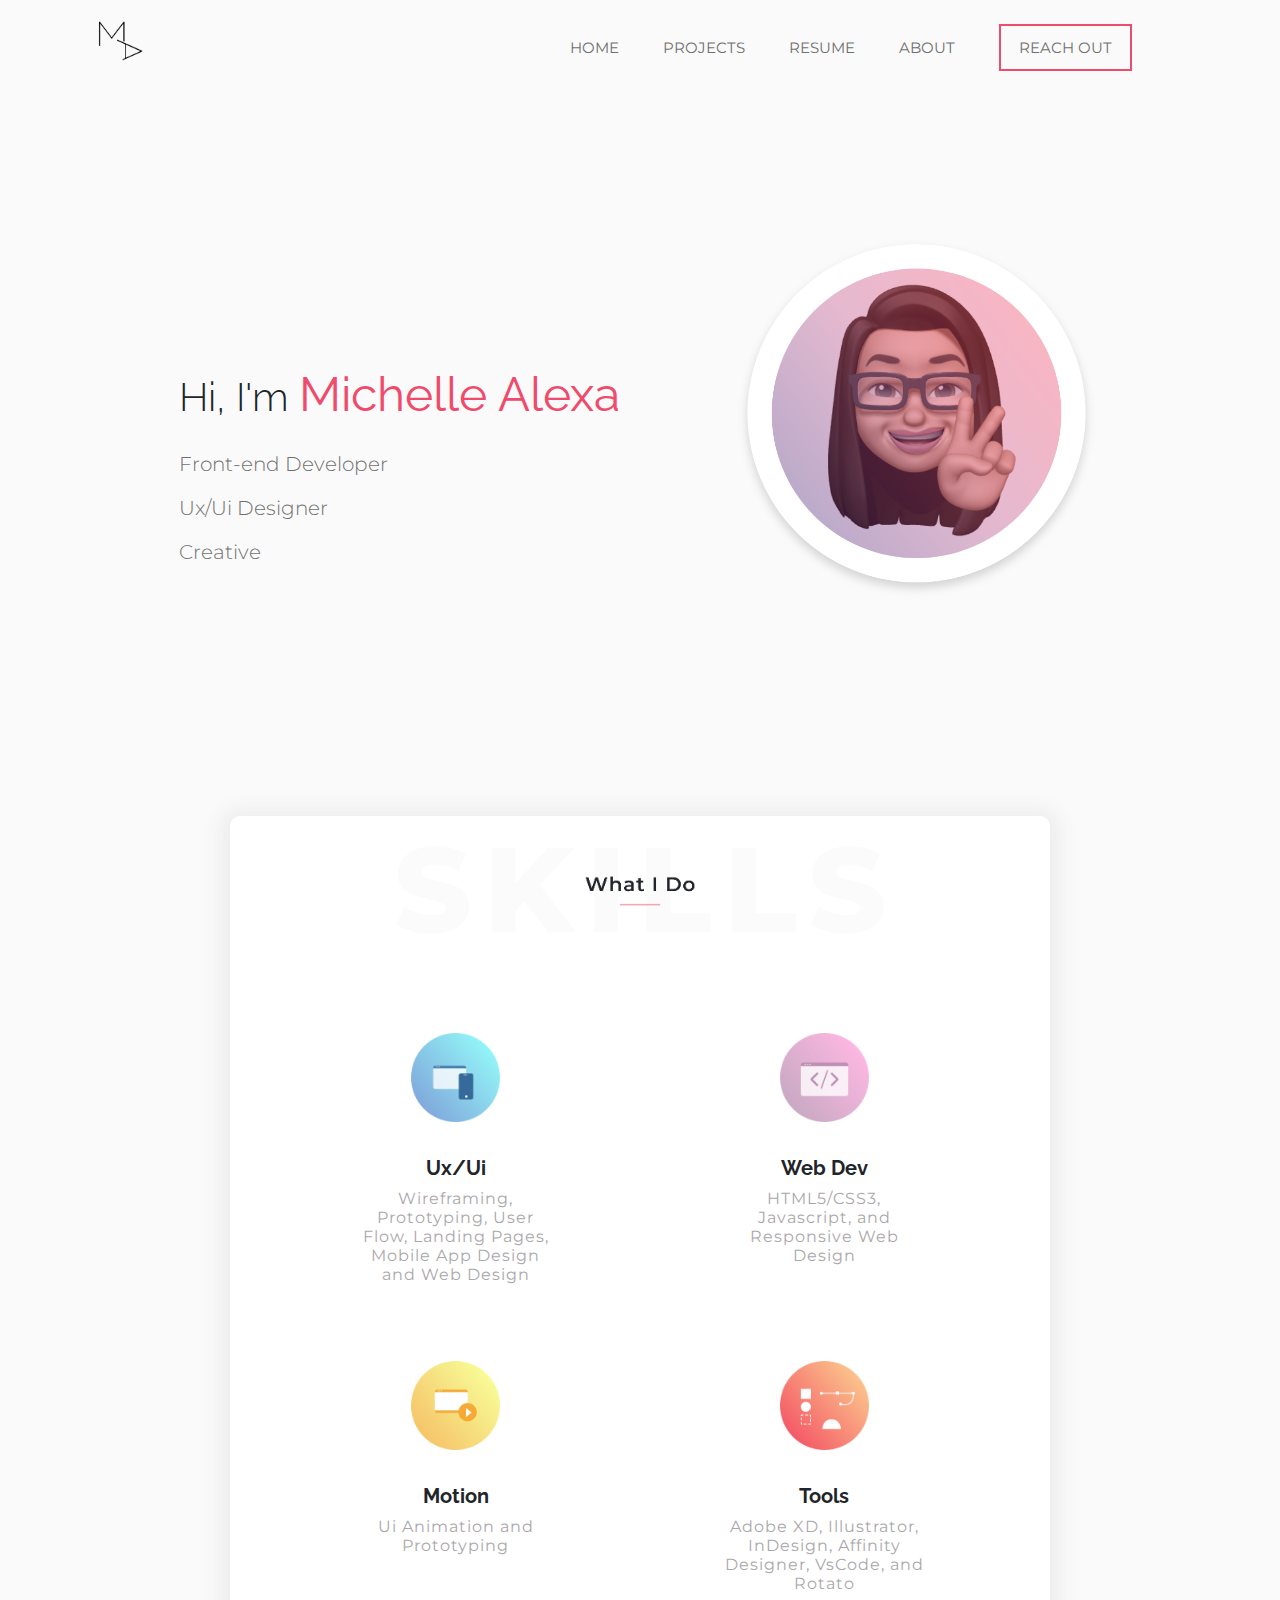
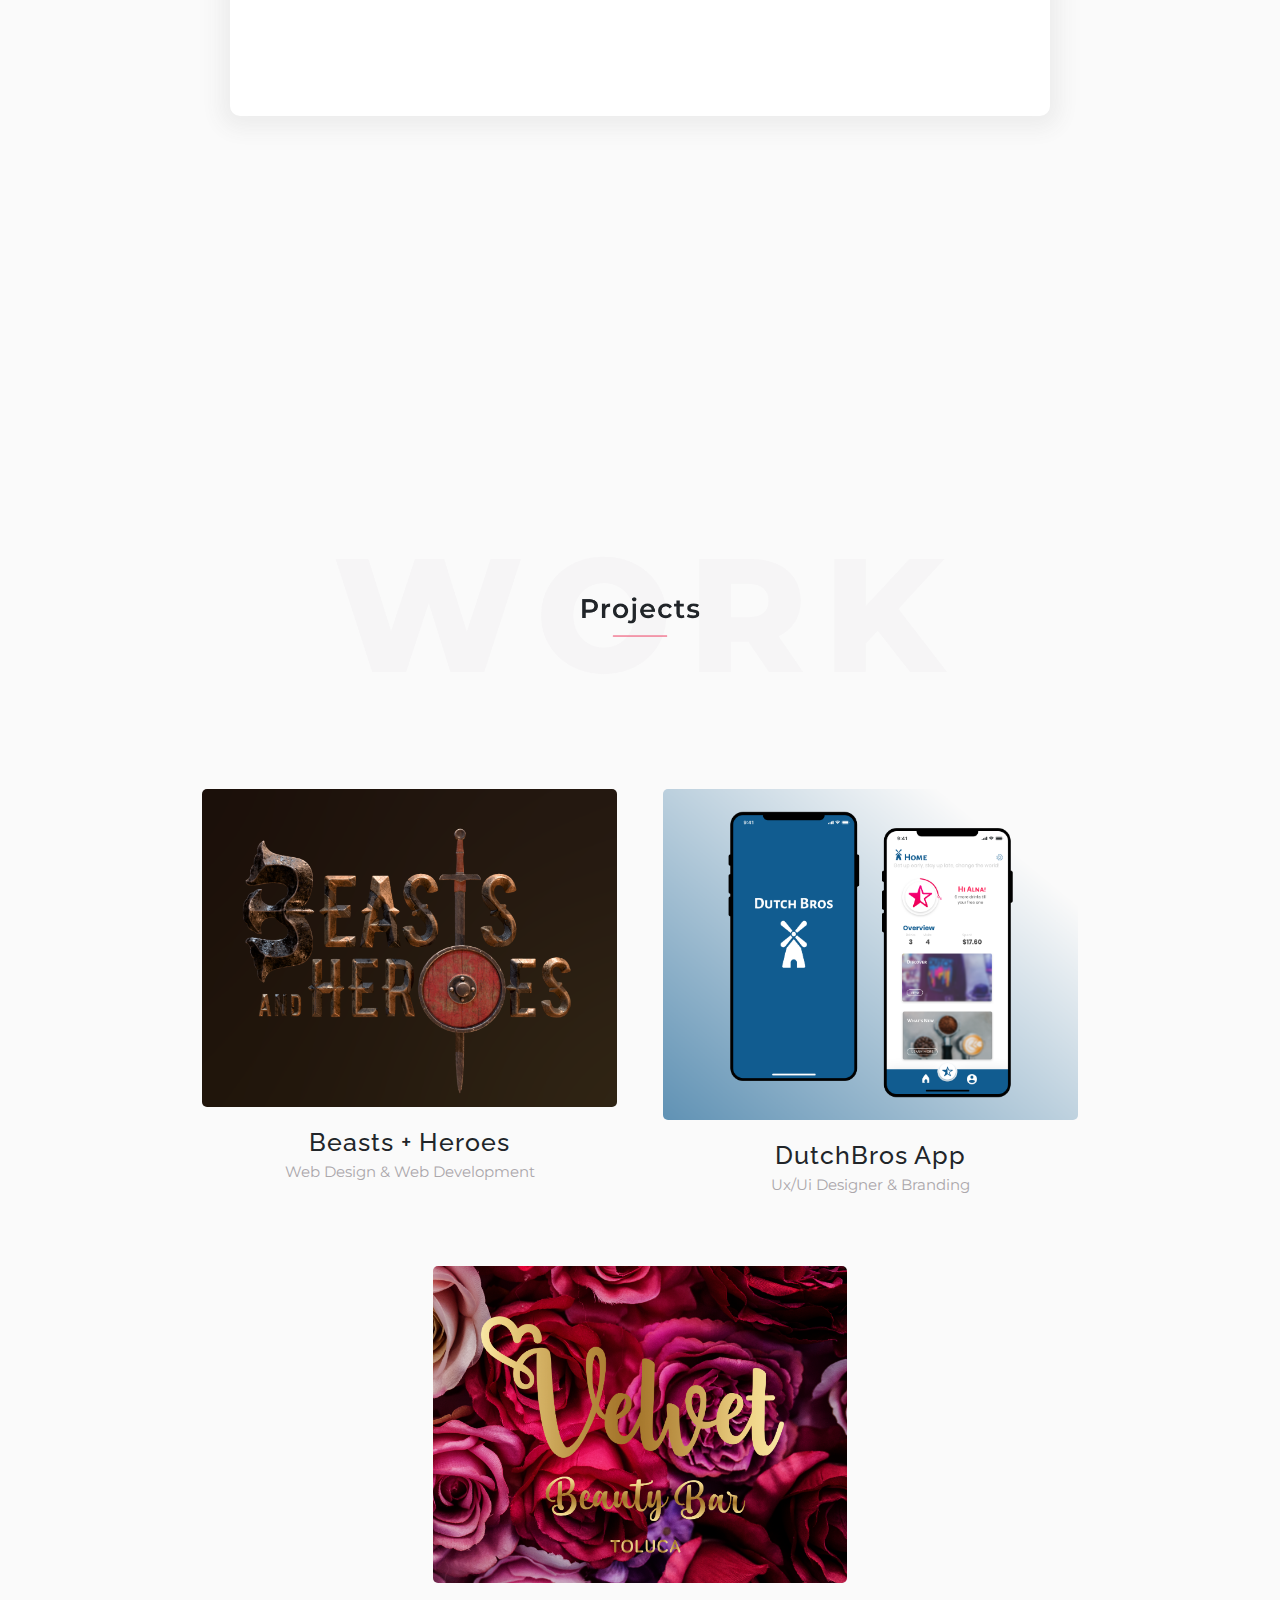
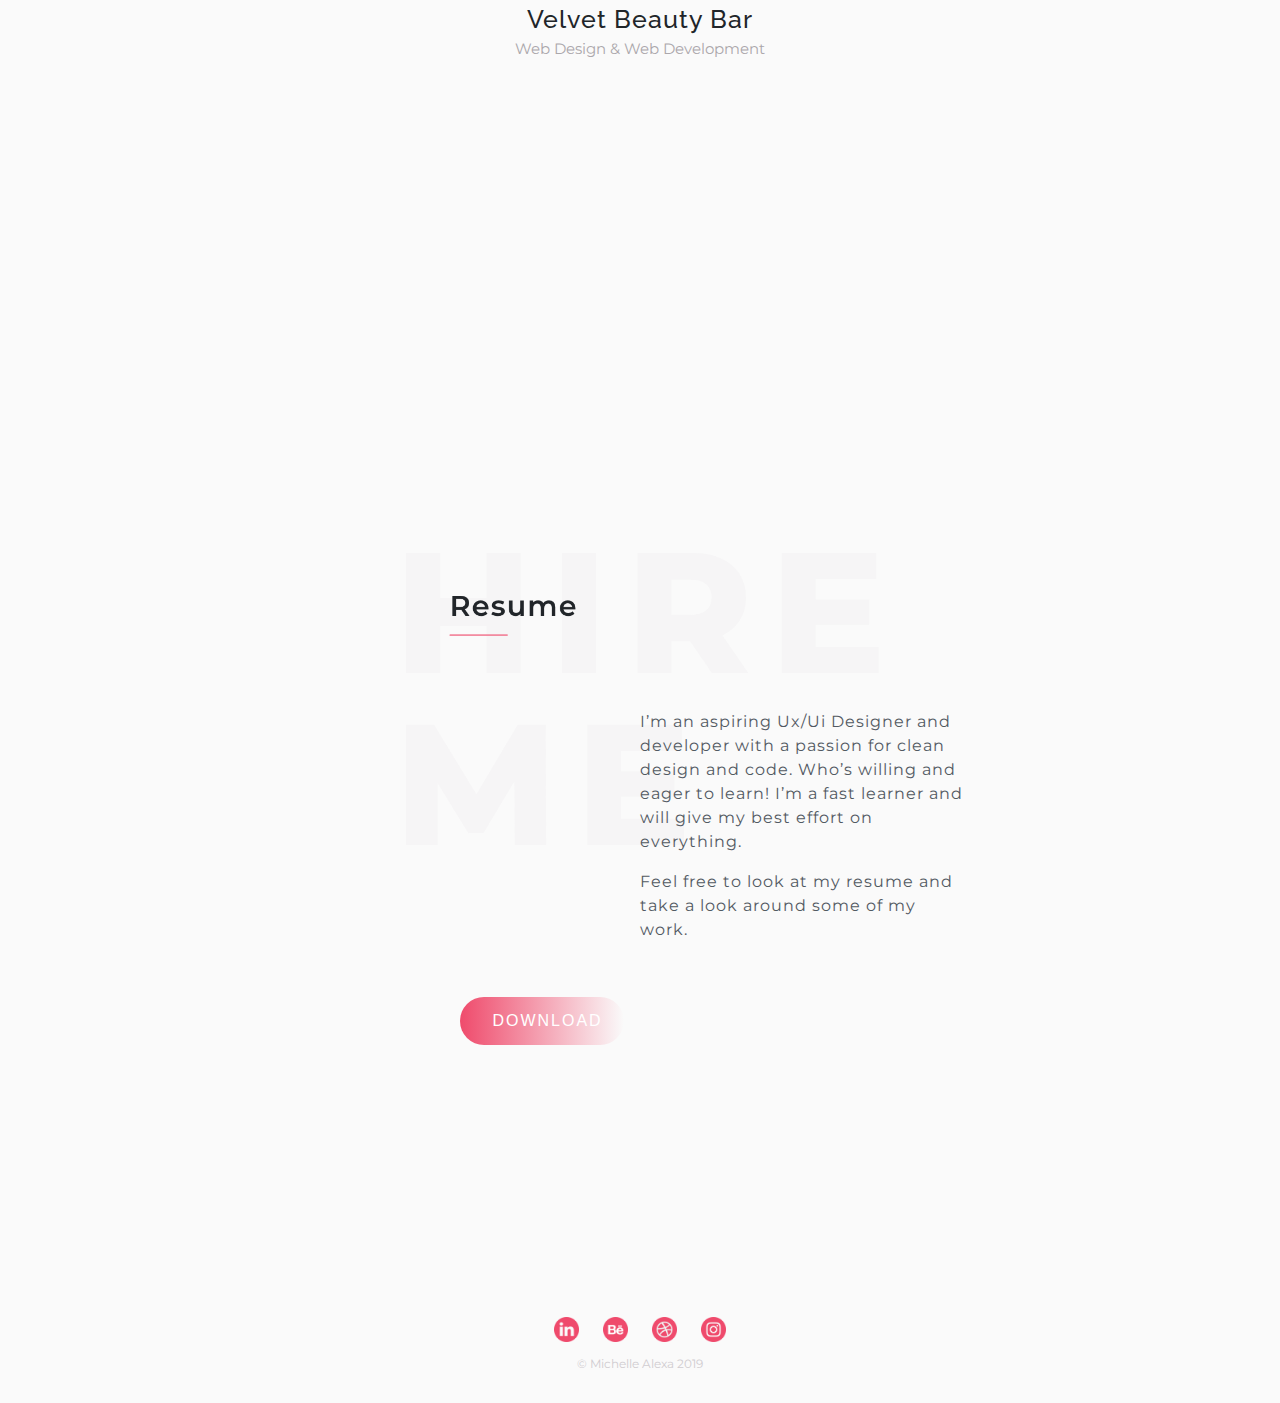
==== index.html @ abaee1d8 "Fixed Thumbnail INFO" ====
<!DOCTYPE html>
<html>
	<head>
      <!-- Meta tags -->
      <meta charset="UTF-8">
      <meta name="viewport" content="width=device-width, initial-scale=1.0">
      <meta name="author" content="Portfolio">
      <meta name="description" content="Portfolio Website">
      
      <title>Portfolio | Home</title>
    
      <!-- Stylesheets -->
      <link rel="stylesheet" type="text/css" href="css/main.css">
      <link rel="stylesheet" type="text/css" href="css/mobile.css">

      <!-- Fonts -->
      <link href="https://fonts.googleapis.com/css?family=Montserrat:100,300,400,500,600,700,800|Raleway:300,400,500,600" rel="stylesheet">

      
	</head>

	<body>
		<div class="wrapper">
			<nav class="clearfix">

            <ul class="desktop">
               <a href="index.html"><img src="assets/mylogo.png" class="logo" alt="Michelle Alexa Logo"></a>
               
               <li><a href="#">Home</a></li>
               <li><a href="#work">Projects</a></li>  
               <li><a href="#resume">Resume</a></li>  
               <li><a href="about.html">About</a></li>
               <li><a href="mailto:michellealexa.dsgns@gmail.com" class="email" target="_blank">Reach Out</a></li>
            </ul>

            <div class="mobile">
               <img src="assets/mylogo.png" class="logo" alt="Michelle Alexa Logo">
               <label for="toggle">&#9776;</label>
               <input type="checkbox" id="toggle" />
                  <ul>
                     <li><a href="#">Home</a></li>
                     <li><a href="#work">Projects</a></li>  
                     <li><a href="#resume">Resume</a></li>  
                     <li><a href="about.html">About</a></li>
                     <li><a href="mailto:michellealexa.dsgns@gmail.com" class="email" target="_blank">Reach Out</a></li>
                  </ul>
            </div>
                  
			</nav>

			<header>
               <h1>Hi, I'm <span>Michelle Alexa</span></h1>
               <ul>
                  <li>Front-end Developer</li>
                  <li>Ux/Ui Designer</li>
                  <li>Creative</li>
               </ul>
            
            <img src="assets/animojiPeace.png" class="animoji" alt="animoji of Michelle Alexa">
            
         </header>  <!-- End of Header and Introduction  -->
         
         <div class="skills" id="skills">
            <div class="title">
               <img src="assets/titles/skillsTitle.png" alt="Skills Title Section">
              
            </div>

               <div class="gridSkills">
                  <div class="col">
                     <img src="assets/icons/uxui.png" alt="ux ui explanation">

                     <h3>Ux/Ui</h3>
                     <p>Wireframing, Prototyping, User Flow, Landing Pages, Mobile App Design and Web Design</p>
                     <div class="listSkills">
                        <li>Wireframing</li>
                        <li>Prototyping</li>
                        <li>User Flow</li>
                        <li>Landing Pages</li>
                        <li>Mobile App Design</li>
                        <li>Web Design</li>
                     </div>
                  </div>
                  <div class="col">
                     <img src="assets/icons/webdev.png" alt="web development explanation">

                     <h3>Web Dev</h3>
                     <p>HTML5/CSS3, Javascript, and Responsive Web Design</p>
                     <div class="listSkills">
                           <li>HTML5</li>
                           <li>CSS3</li>
                           <li>Javascript</li>
                           <li>Responsive<br> web design</li>
                        </div>
                  </div>
                  <div class="col">
                        <img src="assets/icons/motion.png" alt="ui motion explanation">

                     <h3>Motion</h3>
                     <p>Ui Animation and Prototyping</p>
                     <div class="listSkills">
                           <li>Ui Animation</li>
                           <li>Prototyping</li>
                        </div>
                  </div>
                  <div class="col">
                        <img src="assets/icons/tools.png" alt="tools used">

                     <h3>Tools</h3>
                     <p>Adobe XD, Illustrator, InDesign, Affinity Designer, VsCode, and Rotato</p>
                     <div class="listSkills">
                           <li>Adobe XD</li>
                           <li>Illustrator</li>
                           <li>InDesign</li>
                           <li>Affinity<br>designer</li>
                           <li>VsCode</li>
                           <li>Rotato</li>
                        </div>
                  </div>

               </div> <!-- End of GridSkills -->
         </div> <!-- End of Skills section  -->

			<div class="work" id="work">
            <div class="title"> 
               <img src="assets/titles/workTitle.png" alt="Work Title Section">
            </div>

            <div class="gridWork">

               <div class="col grow">
                  <a href="beasts_heroes.html"><img src="img/bnh/bhn_logo_dark.png" alt="project image"></a>
                  <div class="overlay">
                     <div class="overlay-text">
                        <h2>Beasts + Heroes</h2>
                        <h4>Web Design & Web Development</h4>
                     </div>
                  </div> <!-- End of Overlay-->
                  <div class="thumbnail">
                     <h2>Beasts + Heroes</h2>
                     <h4>Web Design & Web Development</h4>
                  </div>  <!-- End of Thumbnail-->
               </div> <!-- End of Project-->
               
               <div class="col grow">
                  <a href="dutch_bros.html"><img src="img/dutchbros/new@2x.png" alt="project image"></a>
                  <div class="overlay">
                     <div class="overlay-text">
                        <h2>DutchBros App</h2>
                        <h4>Ux/Ui Designer & Branding</h4>
                     </div>
                  </div> <!-- End of Overlay-->
                  <div class="thumbnail">
                     <h2>DutchBros App</h2>
                     <h4>Ux/Ui Designer & Branding</h4>
                  </div>  <!-- End of Thumbnail-->
               </div> <!-- End of Project-->

               <div class="col grow">
                  <a href="velvet_beautybar.html"><img src="img/velvet/thumbnail.png" alt="project image"></a>
                  <div class="overlay">
                     <div class="overlay-text">
                        <h2>Velvet Beauty Bar</h2>
                        <h4>Web Design & Web Development</h4> 
                     </div>
                  </div> <!-- End of Overlay-->
                  <div class="thumbnail">
                     <h2>Velvet Beauty Bar</h2>
                     <h4>Web Design & Web Development</h4>
                  </div>  <!-- End of Thumbnail-->
               </div>
               
            </div> <!-- End of GridWork  -->
         </div> <!-- End of Work section  -->

      <div class="resume" id="resume">
         <div class="title">
            <img src="assets/titles/resumeTitle.png" alt=" Resume Title Section" target="_blank">
         </div>

            <button type="button">
               <a href="assets/michellealexaResume.pdf" class="btn-resume" target="_blank">Download</a>
            </button>

         <div class="content-resume">
            <p>I’m an aspiring Ux/Ui Designer and developer with a passion for clean design and code. Who’s willing and eager to learn! I’m a fast learner and will give my best effort on everything.</p>
            <p>Feel free to look at my resume and take a look around some of my work.</p>
         </div> <!-- End of Resume content info  -->
      </div> <!-- End of Resume section  -->


			<footer>
            <div class="social">
               <a href="http://linkedin.com/in/michellealexa"><img src="assets/icons/003-linkedin.png" target="_blank" alt="Linked In Account Icon"></a>
               <a href="https://www.behance.net/michellemalexa"><img src="assets/icons/004-behance.png" target="_blank" alt="Behance Account Icon"></a>
               <a href="https://dribbble.com/michellealexa"><img src="assets/icons/002-dribble.png" target="_blank" alt="Dribbble Account Icon"></a>
               <a href="https://www.instagram.com/malexa.dsgns"><img src="assets/icons/005-instagram.png" target="_blank" alt="Instagram Account Icon"></a>
            </div> <!-- End of Social links  -->

            <p>&copy Michelle Alexa 2019</p>
			</footer>
      </div> <!-- End of wrapper  -->
      

   </body>
</html>
---- css/main.css ----
/*-----Global-----*/
* {
   margin: 0;
   padding: 0;
   border: 0;
   outline: 0;
   font-size: 100%;
   vertical-align: baseline;
}

html {
   font-family: 'Montserrat', sans-serif;
}

body {
   width: 100%;
   background-color: #FAFAFA;
}

.wrapper {
   margin: 0 auto;
   max-width: 80%;
}

.clearfix::after {
   content: "";
   clear: both;
   display: table;
}

h1 {
   color: #212529;
   font-size: 40px;
   font-family: "Raleway", sans-serif;
   font-weight: 300;
}

h2 {
   color: #212529;
   font-size: 30px;
   font-family: 'Raleway', sans-serif;
   font-weight: 500;
   letter-spacing: 1px;
   line-height: 1.5;
}

h3 {
   font-family: "Raleway", sans-serif;
   color:#212529;
   font-size: 20px;
}

h4 {
   color: #ABA7AB;
   font-family: "Montserrat", sans-serif;
   font-size: 15px;
   font-weight: 400;
   margin-bottom: 40px;
}

p {
   color: #ABA7AB;
   font-size: 12px;
   font-weight: 400;
}

ul {
   list-style: none;
   margin-top: 30px;
}

li {
   color: #707070;
   font-size: 16px;
   margin-bottom: 20px;
}

span {
   color: #EF4B6C;
   font-weight: 400;
   font-size: 48px;
}


.special {
   color: #212529;
   font-family: "Montserrat", sans-serif;
   font-weight: 300;
   letter-spacing: 1px;
   font-size: 20px;
   text-transform: uppercase;
}

.accent {
   border-bottom: 1px solid;
   border-color: #EF4B6C;
   width: 50px;
   margin: 0 auto;
   top: -50px;
   z-index: 2;
   position: relative;
   visibility: hidden;
}

.email {
   border: 2px solid #EF4B6C;
   padding: 12px 18px;
}

.email:hover {
   background-color: #EF4B6C;
   color: #FFFFFF;
}

/*-----nav----- */
nav {
   height: 120px;
   max-width: 1300px;
   line-height: 100px;
   font-weight: 400;
   margin: -2rem auto;
   overflow: visible;
}

nav a {
   color: #707070;
   text-decoration: none;
   text-transform: uppercase;
   transform: scale(1, 0);
   transform-origin: top;
   transition: transform 400ms ease-in-out;
   font-size: 15px;
}

nav a:hover {
   border-bottom: 1px solid #EF4B6C;
}

nav a img {
   vertical-align: middle;
}

nav ul {
   float:right;
}

nav ul li {
   display: inline-block;
   margin: 0 20px;
   font-size: 12px;
}

.mobile {
   display: none;
   z-index: 2;
}


/*-------- TOGGLE NAV --------*/
label {
   font-size: 2.5em;
   float: right;   
   margin-top: 30px;
   line-height: 100px;
   z-index: 1;  
   /* border: 1px solid lavender; */
}

#toggle {
   display: none;
}

.mobile {
   width: 100%;
}

.mobile ul {
   text-align: right;
   width: 50%;
   display: none;
   margin: 100px 0 50px 0;
   z-index: 1;
}

.mobile ul li {
   margin: -20px 20px;
   display: block;
   height: 60px;
}

.mobile ul li a {
   color: #707070;
}

.mobile a:hover {
   border-bottom-color: #EF4B6C;
}

#toggle:checked~ul {
   display: block;
   transform: scale(1,1);
}

.mobile .email {
   padding: 5px 10px;
}


/*-----header-----*/
header {
   width: 80%;
   max-width: 1100px;
   margin: 160px auto;
   padding: 1%;
   text-align: left;
   height: 420px;
}

header h1 {
   margin-top: 140px;
}

header ul li {
   font-family: "Montserrat", sans-serif;
   font-weight: 300;
   font-size: 20px;
}


/*-----intro-----*/
.logo {
   width: 119px;
	height: 90px;
   top: 5px;
   left: 5%;
   position: absolute;
   overflow: hidden;
}

.animoji {
   max-width: 35%;
   margin-top: -350px;
   float: right;
   text-align: center;
   overflow: visible;
   position: relative;
}


/*-----skills-----*/
.skills {
   width: 70%;
   height: 1100px;
   margin: 3% auto;
   background-color: #FFFFFF;
   border-radius: 10px;
   box-shadow: 0 3px 20px 10px #EDEDED;
   overflow: visible;
}

.title {
 margin: 0 auto;
 text-align: center;
}

.title h2 {
   margin: 0 auto;
   z-index: 2;
   top: 890px;
   left: 45%;
   position: absolute;
   visibility: hidden;
}

.title img{
   width: 60%;
}

.gridSkills { 
   display: flex;
   flex-wrap: wrap;
   padding: 1%;
   width: 90%;
   height: 500px;
   max-height: fit-content;
   margin: 50px auto;
   text-align: center;
}

.gridSkills .col {
   width: 40%;
   margin: 3% auto;
}

.gridSkills .col img {
   width: 30%;
   margin-bottom: 30px;
}

.gridSkills .col p {
   letter-spacing: 1px;
   margin: 3% auto;
   width: 45%;
   font-size: 1em;
}

.listSkills {
   display: none;
   margin-top: 10px;
}

.listSkills li {
   list-style: none;
   letter-spacing: 1px;
   color: #ABA7AB;
   font-size: 12px;
   font-weight: 400;
   margin: 0 auto;
}


/*-----work-----*/
.work{
   text-align: center;
   margin: 400px auto;
}

.gridWork, .gridAssets { 
   display: flex;
   flex-wrap: wrap;
   width: 90%;
   margin: 50px auto;
   /* border: 1px solid gainsboro; */
}

.work .col {
   width: 33.3333%;
   margin: 1% auto;
}

.col img {
   width: 90%;
   margin: 3% auto;
   border-radius: 5px;
}

.col img:hover {
   opacity: 0.9;
}

.thumbnail { display: block;}

/*----- Overlay Effect -----*/
/* .grow:active{
   transition: 1s ease-in-out;
}
.grow:hover{
   -webkit-transform: scale(1.05);
   -ms-transform: scale(1.05);
   transform: scale(1.05);
   transition: 1s ease-in-out;
}
.grow:hover .overlay{display: none;} */

.overlay {
   width: 80%;
   margin: 1% auto;
   text-align: center;
   display: none;
}

.overlay h4 { margin-bottom: 20px;}

.status:hover img{
   -webkit-filter: grayscale(80%); /* Safari 6.0 - 9.0 */
   filter: grayscale(80%);
   filter: blur(3px);
}

/*-----Project - Beasts + Heroes-----*/
.beasts, .dutchBros, .velvet {
   /* border: 1px solid green; */
   margin: 40px auto;
}

.projectLogo {
   width: 90%;
   display: block;
   margin-left: auto;
   margin-right: auto;
   margin-top: 150px;
   /* border: 1px solid yellowgreen; */
}
.cut {
   margin-bottom: -5em;
}

.projectInfo {
   width: 70%;
   height: 860px;
   min-height: 600px;
   margin: 200px auto;
   background-color: #FFFFFF;
   border-radius: 10px;
   box-shadow: 0 3px 20px 10px #EDEDED;
   overflow: visible;
   /* border: 1px solid tomato; */
}

.projectInfo h4 {
   font-weight: 300;
}

.description { 
   /* border: 1px solid yellow; */
   padding: 70px;
}  

.needs {
   /* border: 1px solid teal; */
   width: 40%;
   float: right;
   letter-spacing: 1px;
}

.needs p {
   text-align: left;
   font-size: 16px;
   margin-bottom: 10px;
   font-weight: 300;
}

.client { 
   color: #EF4B6C;
   text-decoration: none;
}

.overview {
   /* border: 1px solid red;  */
   width: 50%;
   float: left;
}

.overview p {
   margin-bottom: 5%;
   letter-spacing: 1px;
   text-align: left;
   font-size: 18px;
   color: #525962;
   font-weight:400;
   letter-spacing: 1px;
   line-height: 1.5; 
}

.btn-project {
   background: rgba(250, 250, 250);
   background: linear-gradient(270deg, rgba(250, 250, 250, 1) 0%, rgba(239,75,108,1) 100%);
   color: #FFFFFF;
   border: none;
   border-radius: 50px;
   padding: 12px 32px;
   text-decoration: none;
   text-align: center;
   text-transform: uppercase;
   cursor: pointer;
   position: absolute;
}

.btn-project:hover {
   background: rgba(250, 250, 250);
   border: 2px solid #EF4B6C;
   color: #EF4B6C;
   transition: .3s ease-in;
}

.btn-vid {
   border: 2px solid #D0CCD0;
   color: #D0CCD0;
   border-radius: 50px;
   padding: 12px 32px;
   text-decoration: none;
   text-align: center;
   text-transform: uppercase;
   cursor: pointer;
   position: absolute;
   margin-top: 60px;
}

.btn-vid:hover {
   background: rgb(250,250,250);
   background: linear-gradient(90deg, rgba(250,250,250,1) 0%, rgba(208,204,208,1) 100%);
   color: #FFFFFF;
   border: none;
   transition: .3s ease-in;
}

.assets {
   text-align: center;
   margin: 120px auto;
}


/*-----resume-----*/
.resume {
   text-align: left;
   width: 80%;
   height: 600px;
   margin: 100px auto;
   position: relative;
}

.title img {
   text-align: left;
   width: 60%;
}

.content-resume {
   width: 40%;
   margin: 1% auto;
   position: absolute;
   left: 45%;
   bottom: 80px;
}

.content-resume p {
   text-align: justify;
   float: right;
   font-size: 18px;
   color: #525962;
   font-weight:400;
   letter-spacing: 1px;
   z-index: 2;
   margin-bottom: 5%;
   line-height: 1.5;
}

.btn-resume {
   display: inline-block;
   background: rgba(250, 250, 250);
   background: linear-gradient(270deg, rgba(250, 250, 250, 1) 0%, rgba(239,75,108,1) 100%);
   color: #FFFFFF;
   border-radius: 50px;
   padding: 15px 32px;
   text-decoration: none;
   text-align: center;
   margin: 70px;
   text-transform: uppercase;
   cursor: pointer;
   position: absolute;
   top: 500px;
   left: 200px;
   width: 100px;
   letter-spacing: 2px;
}

.btn-resume:hover {
   background: rgba(250, 250, 250);
   border: 2px solid #EF4B6C;
   color: #EF4B6C;
   transition: .3s ease-in;
}


/*-----About-----*/
.about {
   text-align: left;
   width: 80%;
   height: 600px;
   margin: 60px auto;
   position: relative;
   /* border: 1px solid orange; */
}

.me {
   width: 40%;
   position: absolute;
   top: 160px;

}

.content-about {
   width: 50%;
   margin: 1% auto;
   position: absolute;
   left: 50%;
   bottom: 30px;
}

.content-about p {
   text-align: justify;
   float: right;
   font-size: 16px;
   color: #525962;
   font-weight:400;
   letter-spacing: 1px;
   z-index: 2;
   margin-bottom: 5%;
   line-height: 1.5;
}


/*-----footer-----*/
footer {
   text-align: center;
   margin: 200px 0 20px 0;
}

.social {
   margin: 0 auto;
}

.social a {
   display: inline-block;
   /* border: 1px solid pink; */
}

.social img {
   height: 25px;
   margin: 10px;
}

footer p {
   color: #D0CCD0;
   font-size: 12px;
}
---- css/mobile.css ----
/*-----Responsive-----*/
@media only screen and (max-width: 1366px){
   .wrapper {width: 90%;}
   nav {margin-top: -2rem;}
   .logo {
      top: -5px;
      left: 60px;
   }
   header{max-width:2000px;}
   .animoji {max-width: 40%;}
   .skills {
   height: 900px;
   width: 80%;
   }
   .gridSkills .col {
   width: 40%;
   margin: 0 auto 60px;
   }
   .gridSkills .col img {width: 25%;}
   .gridSkills .col p {
   letter-spacing: 1px;
   margin: 3% auto;
   width: 68%;
   }
   .projectInfo {
   margin: 100px auto;
   width: 80%;
   height: 810px;
   }
   /* .projectLogo {margin: 150px auto;} */
   .col h2 { font-size: 25px;}
   .content-resume  {bottom: 80px;}
   .btn-resume {
      top: 480px;
      left: 160px;
      width: 100px;
   }
   .content-about {bottom: 40px;}
}


@media only screen and (max-width: 1280px){
   header {width: 90%;}
   header h1 {width: 60%;}
   /* .skills {height: 780px;} */
   .gridSkills .col img {width: 30%;}
   .work .col {width: 50%;}
   .content-resume {
      left: 50%;
      bottom: 140px;
   }
   .content-resume p {
      font-size: 16px;
      text-align: left;
   }
   .btn-resume {top: 420px;}
   .projectInfo {height: 800px;}
   .content-about{margin: 5% auto;}
   .content-about p {font-size: 14px;}
   .overview p {font-size: 16px;}
   .btn-vid {margin-top: 60px;}
}



@media only screen and (max-width: 1024px) {
   .logo {
      top: 8px;
      left: 0;
   }
   .skills {height: 720px;}
   .work {margin: 250px auto;}
   .content-resume {left: 40%;}
   .content-resume p {
      font-size: 14px;
      margin-bottom: 10%;
   }
   .projectInfo {
      height: 750px;
      width: 90%;
   }
   .needs {font-size: 14px;}
   .overview p {font-size: 14px;}
   .btn-resume {
      font-size: 16px;
      left: 100px;
      padding: 12px 25px;
   }
   footer {
      margin-top: 520px;
      clear: both;
   }
}


@media only screen and (max-width: 834px) {
   header {
      margin: 120px auto;
      height: 480px;
   }
   header h1 {width: 50%;}
   .skills {
      height: 780px;
      width: 100%;
   }
   .gridSkills {margin: 20px auto;}
   .gridSkills .col {margin: 30px auto;}
   .gridSkills .col img {width: 32%;}
   .gridSkills .col p {width: 60%;}
   .content-resume {
      width: 50%;
      left: 40%;
      bottom: 140px;
      bottom: 90px;
   }
   .content-resume p {
      font-size: 16px;
      text-align: left;
   }
   .btn-resume {
      left: 60px;
      top: 480px;
   }
    .needs p {font-size: 16px;}
    .projectInfo {
       width: 100%;
       height: 810px;
    }
   .overlay h2 {font-size: 20px;}
   .me {
      top: 140px;
      width: 45%;
   }
   .content-about {top: 110px;}
   .content-about p {text-align: left;}
   footer {margin-top: 300px;}
}


@media only screen and (max-width: 768px) {
   header {margin-top: 80px;}
   header h1 {width: 100%;}
   .mobile ul {
      margin: 90px -62px;
      height: 220px;
      width: 160px;
   }
   .logo {top: 12px;}
   .desktop {display: none;}
   .mobile {display: block;}
   .animoji {visibility: hidden;}
   .title img{width: 90%;}
   .skills {
      width: 100%;
      height: 800px;
   }
   .gridSkills{height: 550px;}
   .gridSkills .col {margin: 0 auto 70px;}
   .gridSkills .col img {width: 30%;}
   .gridSkills .col p {
      width: 80%;
      font-size: 14px;
      margin: 5% auto;  
   }
   .work .col {width: 50%;}
   .work .col img {
      margin: 1%;
      width: 90%;
   }
   .content-resume {bottom: 110px;}
   .content-resume p {font-size: 14px;}
   .btn-resume {
      left: 0;
      top: 450px;
      font-size: 14px;
   }
   .me {
      width: 80%;
      top: 180px;
      left: 50px;
   }
   .about {
      text-align: left;
      height: 1100px;
   }
   .about .title {position: absolute;}
   .content-about {
      width: 80%;
      left: 50px;
      top: 600px; 
   }
   .content-about p {font-size: 16px;}
   .projectInfo {
      height: 1050px;
      width: 100%;
   }
   .needs {
      width: 100%;
      margin-bottom: 15%;
   }
   .projectLogo {width: 100%;}
   .overview {width: 100%;}
   .btn-project, 
   .btn-vid {font-size: 14px; }
   footer {margin: 220px 0 20px 0;}
}


@media only screen and (max-width: 414px) {
   .logo {
      top: 12px;
      left: 0;
   }
   .mobile{
      height: 90px;
      top: 12px;
   }
   .mobile ul {
      margin: 90px -30px;
      height: 250px;
   }
   header h1 {margin-top: 80px;}
   .title img{width: 100%;}
   .resume .title img {width: 90%;}
   .skills {height: 1350px;}
   .gridSkills {height: fit-content;}
   .gridSkills .col {width: 60%;}
   .gridSkills .col img {width: 40%;}
   .gridSkills p {display: none;}
   .listSkills {display: block;}
   .work .col {width: 100%;}
   .work .col img {width: 100%;}
   .overlay h2 {font-size: 18px;}
   .overlay h4, 
   .projectInfo h4 {font-size: 12px;}
   .content-resume {
      width: 80%;
      left: 20%;
      bottom: 180px;
   }
   .content-resume p {font-size: 14px;}
   .btn-resume {
      left: -50px;
      top: 400px;
      width: 40%;
   }
   .projectLogo {
      width: 100%;
      margin-top: 100px;
      margin-bottom: 50px;
   }
   .projectInfo { 
      margin-top: 10px;
      height: 1150px;
   }
   .btn-project, .btn-vid {
      padding: 10px 25px;
      font-size: 12px;
   }
   .description {padding: 30px;}
   .me {
      top: 100px;
      left: 10%;
   }
   .about {
      height: 800px;
      width: 90%;
      margin-top: 140px;
   }
   .content-about {
      top: 380px;
      left: 40px;
   }
   .content-about p {font-size: 12px;}
   .social img {
      height: 20px;
      margin: 10px 8px;
   } 
   footer { margin: 0 0 20px 0;}
}


@media only screen and (max-width: 375px) {
   span {font-size: 40px;}
   .skills {height: 1300px;}
   .work {
      margin: 200px auto;
      width: 90%;
   }
   .work .title img {width: 100%;}
   .work .col {width: 100%;}
   .projectInfo { height: 1000px;}
   .projectInfo p {font-size: 12px;}
   .projectInfo h2 {font-size: 20px;}
   .overview p {font-size: 12px;}
   .special{font-size: 16px;}
   .resume {margin: 50px auto;}
   .content-resume {
      left: 22%;
      bottom: 240px;
   }
   .content-resume p {
      font-size: 12px;
   }
   .btn-resume {
      top: 340px;
      padding: 10px 25px;
      font-size: 12px;
   }
   .about {
      height: 800px;
      width: 100%;
      margin-top: 90px;
   }
   .me {
      top: 130px;
      left: 10%;
   }
   .content-about {
      top: 400px;
      left: 35px;
   }
   .social img {height: 18px;}
}
 

@media only screen and (max-width: 320px){
   header {margin-top: 80px;}
   header h1 {font-size: 35px;}
   span {font-size: 32px;}
   .mobile ul {
      margin: 90px -20px;
      height: 220px;
   }
   .skills {height: 1200px;}
   .skills .col img {width: 45%;}
   .skills li {font-size: 10px;}
   .work .col img {
      width: 100%;
      margin: 5% auto;
   }
   .overlay h2 {font-size: 14px;}
   .overlay h4 {font-size: 10px;}
   .projectInfo {height: 1100px;}
   .btn-project {font-size: 10px;}
   .btn-vid {
      font-size: 10px;
      margin-top: 50px;
   }
   .content-resume { bottom: 220px;}
   .content-resume p {font-size: 11px;}
   .btn-resume {
      top: 350px;
      font-size: 11px;
      padding: 10px 20px;
   }
   .about {
      height: 840px;
      margin-top: 70px;
   }
   .content-about {
      width: 80%;
      top: 380px;
   }
   footer { margin: 150px 0 20px 0;}
   .social img {margin: 10px 5px;} 
}
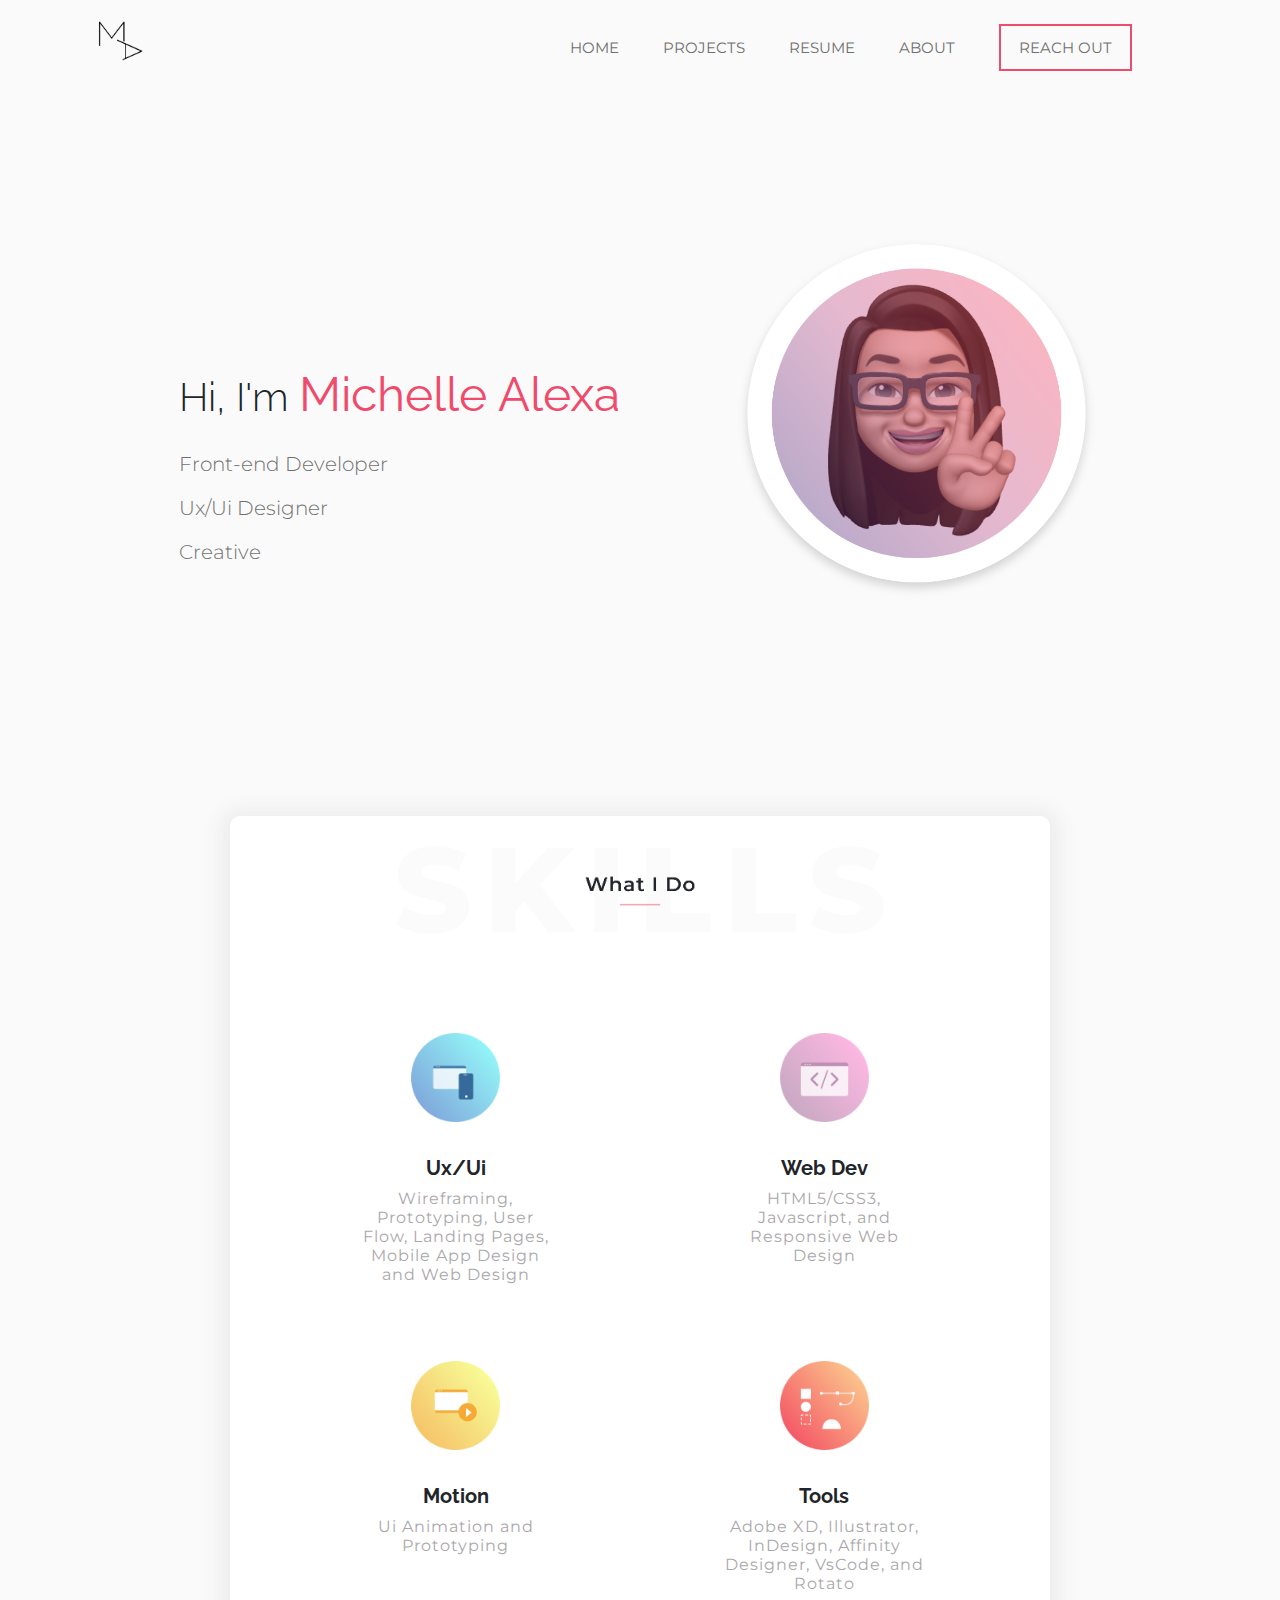
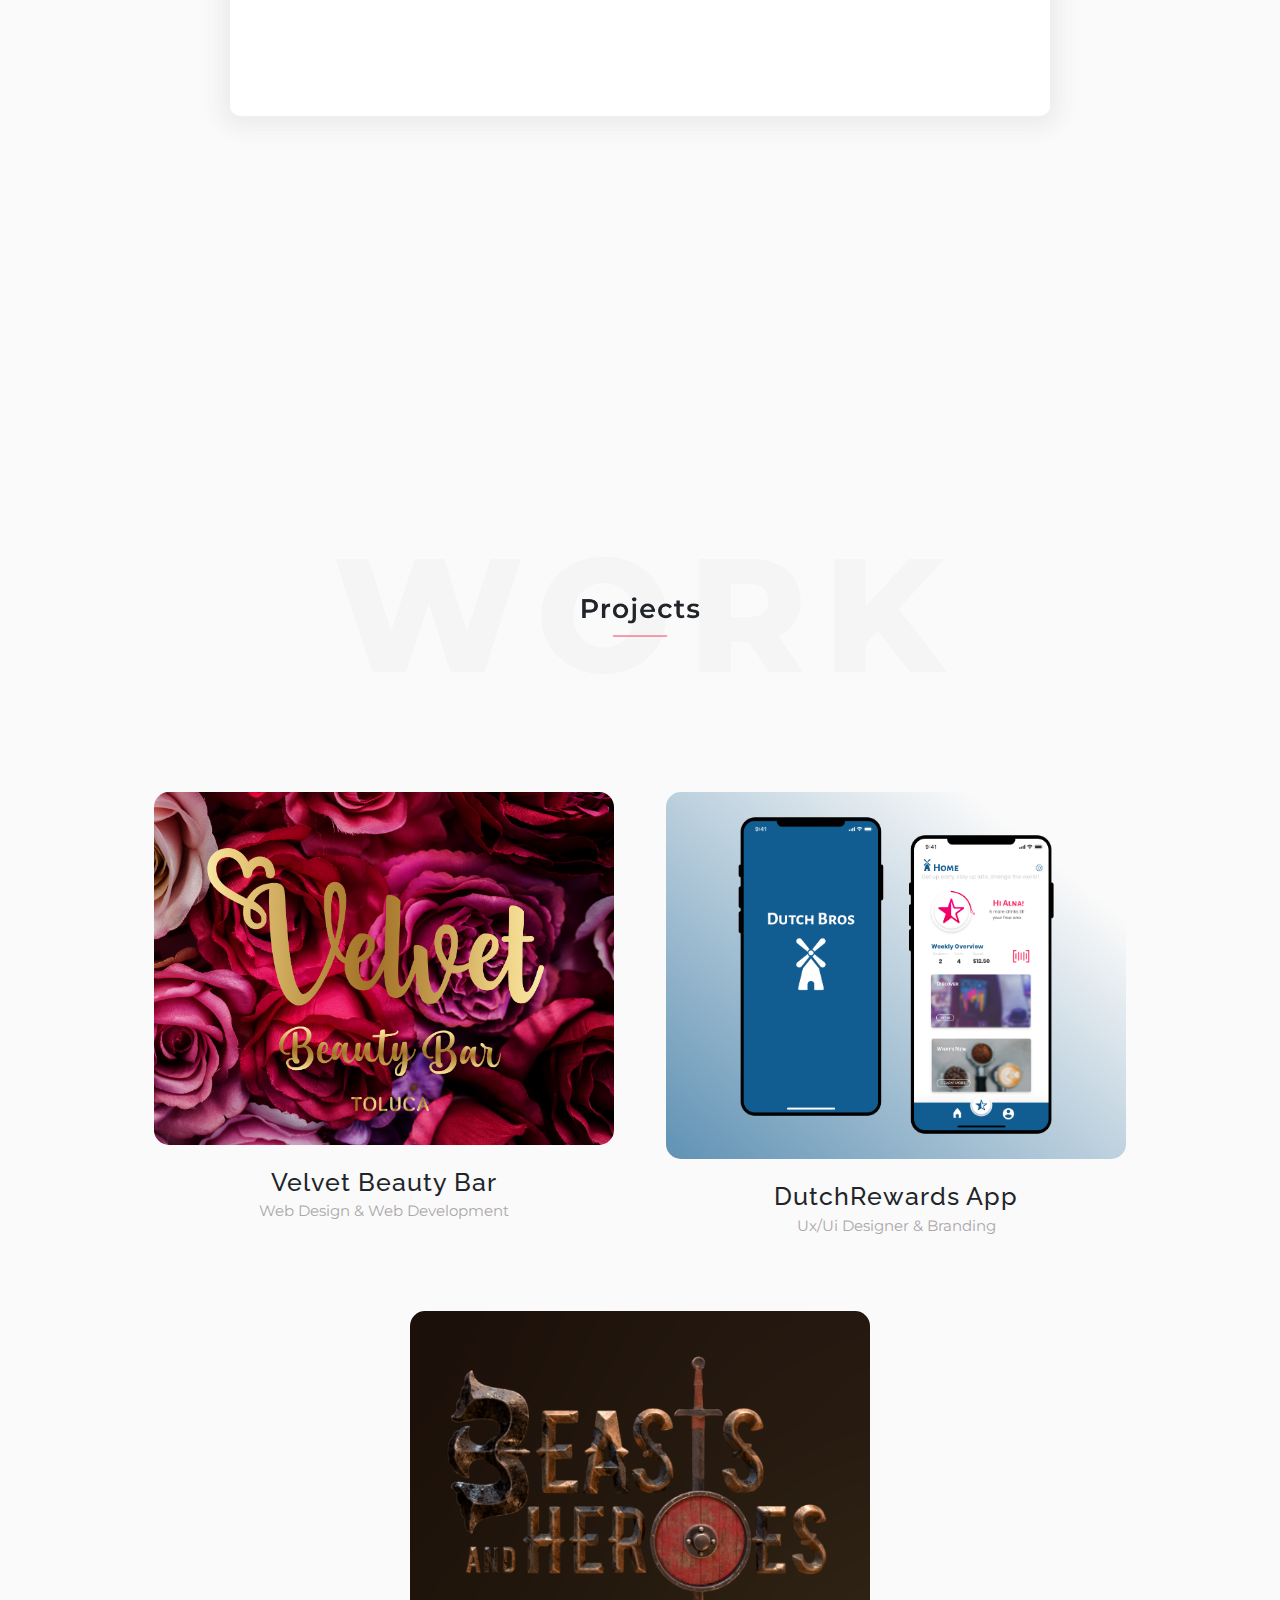
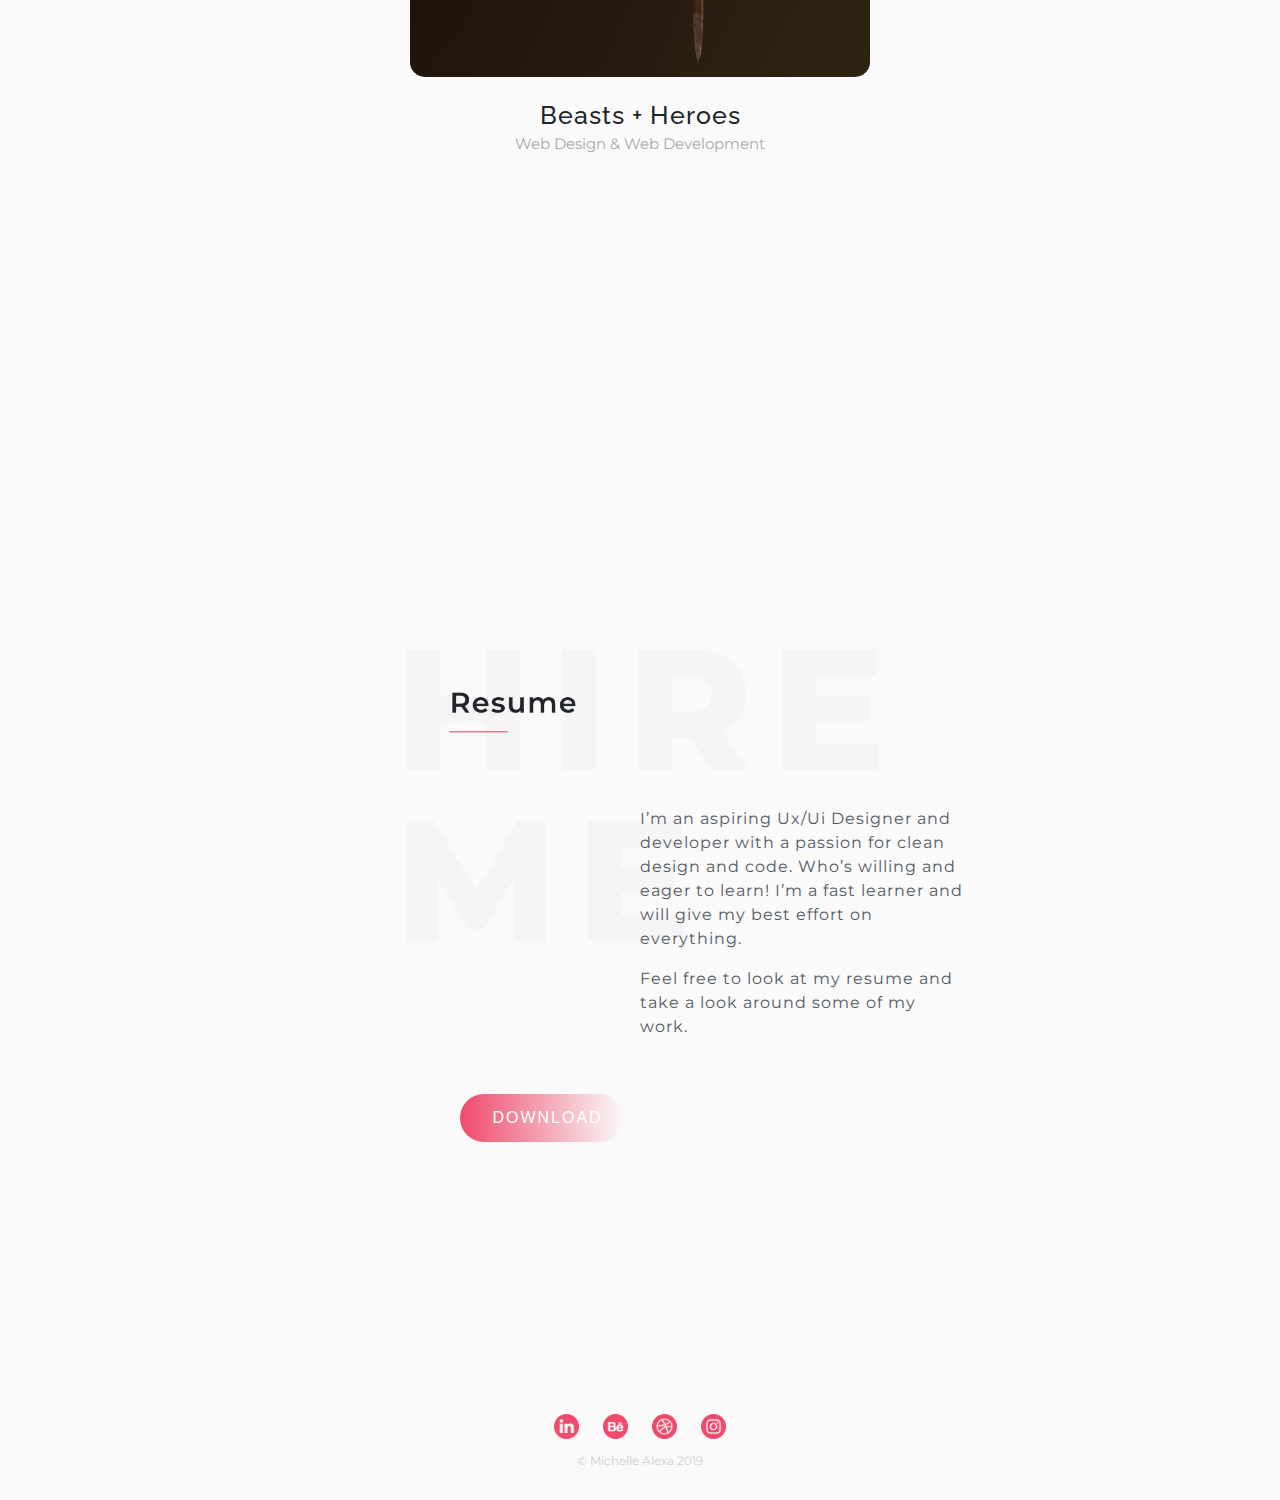
==== commit a29778ea: "Update" ====
--- a/index.html
+++ b/index.html
@@ -1,206 +1,215 @@
 <!DOCTYPE html>
 <html>
-	<head>
-      <!-- Meta tags -->
-      <meta charset="UTF-8">
-      <meta name="viewport" content="width=device-width, initial-scale=1.0">
-      <meta name="author" content="Portfolio">
-      <meta name="description" content="Portfolio Website">
-      
-      <title>Portfolio | Home</title>
-    
-      <!-- Stylesheets -->
-      <link rel="stylesheet" type="text/css" href="css/main.css">
-      <link rel="stylesheet" type="text/css" href="css/mobile.css">
-
-      <!-- Fonts -->
-      <link href="https://fonts.googleapis.com/css?family=Montserrat:100,300,400,500,600,700,800|Raleway:300,400,500,600" rel="stylesheet">
-
-      
-	</head>
-
-	<body>
-		<div class="wrapper">
-			<nav class="clearfix">
-
-            <ul class="desktop">
-               <a href="index.html"><img src="assets/mylogo.png" class="logo" alt="Michelle Alexa Logo"></a>
-               
+
+<head>
+   <!-- Meta tags -->
+   <meta charset="UTF-8">
+   <meta name="viewport" content="width=device-width, initial-scale=1.0">
+   <meta name="author" content="Portfolio">
+   <meta name="description" content="Portfolio Website">
+
+   <title>Portfolio | Home</title>
+
+   <!-- Stylesheets -->
+   <link rel="stylesheet" type="text/css" href="css/main.css">
+   <link rel="stylesheet" type="text/css" href="css/mobile.css">
+
+   <!-- Fonts -->
+   <link href="https://fonts.googleapis.com/css?family=Montserrat:100,300,400,500,600,700,800|Raleway:300,400,500,600"
+      rel="stylesheet">
+
+
+</head>
+
+<body>
+   <div class="wrapper">
+      <nav class="clearfix">
+
+         <ul class="desktop">
+            <a href="index.html"><img src="assets/mylogo.png" class="logo" alt="Michelle Alexa Logo"></a>
+
+            <li><a href="#">Home</a></li>
+            <li><a href="#work">Projects</a></li>
+            <li><a href="assets/michellealexaResume.pdf" target="_blank">Resume</a></li>
+            <li><a href="about.html">About</a></li>
+            <li><a href="mailto:michellealexa.dsgns@gmail.com" class="email" target="_blank">Reach Out</a></li>
+         </ul>
+
+         <div class="mobile">
+            <img src="assets/mylogo.png" class="logo" alt="Michelle Alexa Logo">
+            <label for="toggle">&#9776;</label>
+            <input type="checkbox" id="toggle" />
+            <ul>
                <li><a href="#">Home</a></li>
-               <li><a href="#work">Projects</a></li>  
-               <li><a href="#resume">Resume</a></li>  
+               <li><a href="#work">Projects</a></li>
+               <li><a href="#resume">Resume</a></li>
                <li><a href="about.html">About</a></li>
                <li><a href="mailto:michellealexa.dsgns@gmail.com" class="email" target="_blank">Reach Out</a></li>
             </ul>
-
-            <div class="mobile">
-               <img src="assets/mylogo.png" class="logo" alt="Michelle Alexa Logo">
-               <label for="toggle">&#9776;</label>
-               <input type="checkbox" id="toggle" />
-                  <ul>
-                     <li><a href="#">Home</a></li>
-                     <li><a href="#work">Projects</a></li>  
-                     <li><a href="#resume">Resume</a></li>  
-                     <li><a href="about.html">About</a></li>
-                     <li><a href="mailto:michellealexa.dsgns@gmail.com" class="email" target="_blank">Reach Out</a></li>
-                  </ul>
-            </div>
-                  
-			</nav>
-
-			<header>
-               <h1>Hi, I'm <span>Michelle Alexa</span></h1>
-               <ul>
-                  <li>Front-end Developer</li>
-                  <li>Ux/Ui Designer</li>
-                  <li>Creative</li>
-               </ul>
+         </div>
+
+      </nav>
+
+      <header>
+         <h1>Hi, I'm <span>Michelle Alexa</span></h1>
+         <ul>
+            <li>Front-end Developer</li>
+            <li>Ux/Ui Designer</li>
+            <li>Creative</li>
+         </ul>
+
+         <img src="assets/animojiPeace.png" class="animoji" alt="animoji of Michelle Alexa">
+
+      </header> <!-- End of Header and Introduction  -->
+
+      <div class="skills" id="skills">
+         <div class="title">
+            <img src="assets/titles/skillsTitle.png" alt="Skills Title Section">
+
+         </div>
+
+         <div class="gridSkills">
+            <div class="col">
+               <img src="assets/icons/uxui.png" alt="ux ui explanation">
+
+               <h3>Ux/Ui</h3>
+               <p>Wireframing, Prototyping, User Flow, Landing Pages, Mobile App Design and Web Design</p>
+               <div class="listSkills">
+                  <li>Wireframing</li>
+                  <li>Prototyping</li>
+                  <li>User Flow</li>
+                  <li>Landing Pages</li>
+                  <li>Mobile App Design</li>
+                  <li>Web Design</li>
+               </div>
+            </div>
+            <div class="col">
+               <img src="assets/icons/webdev.png" alt="web development explanation">
+
+               <h3>Web Dev</h3>
+               <p>HTML5/CSS3, Javascript, and Responsive Web Design</p>
+               <div class="listSkills">
+                  <li>HTML5</li>
+                  <li>CSS3</li>
+                  <li>Javascript</li>
+                  <li>Responsive<br> web design</li>
+               </div>
+            </div>
+            <div class="col">
+               <img src="assets/icons/motion.png" alt="ui motion explanation">
+
+               <h3>Motion</h3>
+               <p>Ui Animation and Prototyping</p>
+               <div class="listSkills">
+                  <li>Ui Animation</li>
+                  <li>Prototyping</li>
+               </div>
+            </div>
+            <div class="col">
+               <img src="assets/icons/tools.png" alt="tools used">
+
+               <h3>Tools</h3>
+               <p>Adobe XD, Illustrator, InDesign, Affinity Designer, VsCode, and Rotato</p>
+               <div class="listSkills">
+                  <li>Adobe XD</li>
+                  <li>Illustrator</li>
+                  <li>InDesign</li>
+                  <li>Affinity<br>designer</li>
+                  <li>VsCode</li>
+                  <li>Rotato</li>
+               </div>
+            </div>
+
+         </div> <!-- End of GridSkills -->
+      </div> <!-- End of Skills section  -->
+
+      <div class="work" id="work">
+         <div class="title">
+            <img src="assets/titles/workTitle.png" alt="Work Title Section">
+         </div>
+
+         <div class="gridWork">
+
+            <div class="col grow">
+               <a href="velvet_beautybar.html"><img src="img/velvet/thumbnail.png" alt="project image"></a>
+               <div class="overlay">
+                  <div class="overlay-text">
+                     <h2>Velvet Beauty Bar</h2>
+                     <h4>Web Design & Web Development</h4>
+                  </div>
+               </div> <!-- End of Overlay-->
+               <div class="thumbnail">
+                  <h2>Velvet Beauty Bar</h2>
+                  <h4>Web Design & Web Development</h4>
+               </div> <!-- End of Thumbnail-->
+            </div>
+
             
-            <img src="assets/animojiPeace.png" class="animoji" alt="animoji of Michelle Alexa">
+            <div class="col grow">
+               <a href="dutch_bros.html"><img src="img/dutchbros/DR_thumb.png" alt="project image"></a>
+               <div class="overlay">
+                  <div class="overlay-text">
+                     <h2>DutchRewards App</h2>
+                     <h4>Ux/Ui Designer & Branding</h4>
+                  </div>
+               </div> <!-- End of Overlay-->
+               <div class="thumbnail">
+                  <h2>DutchRewards App</h2>
+                  <h4>Ux/Ui Designer & Branding</h4>
+               </div> <!-- End of Thumbnail-->
+            </div> <!-- End of Project-->
             
-         </header>  <!-- End of Header and Introduction  -->
-         
-         <div class="skills" id="skills">
-            <div class="title">
-               <img src="assets/titles/skillsTitle.png" alt="Skills Title Section">
-              
-            </div>
-
-               <div class="gridSkills">
-                  <div class="col">
-                     <img src="assets/icons/uxui.png" alt="ux ui explanation">
-
-                     <h3>Ux/Ui</h3>
-                     <p>Wireframing, Prototyping, User Flow, Landing Pages, Mobile App Design and Web Design</p>
-                     <div class="listSkills">
-                        <li>Wireframing</li>
-                        <li>Prototyping</li>
-                        <li>User Flow</li>
-                        <li>Landing Pages</li>
-                        <li>Mobile App Design</li>
-                        <li>Web Design</li>
-                     </div>
-                  </div>
-                  <div class="col">
-                     <img src="assets/icons/webdev.png" alt="web development explanation">
-
-                     <h3>Web Dev</h3>
-                     <p>HTML5/CSS3, Javascript, and Responsive Web Design</p>
-                     <div class="listSkills">
-                           <li>HTML5</li>
-                           <li>CSS3</li>
-                           <li>Javascript</li>
-                           <li>Responsive<br> web design</li>
-                        </div>
-                  </div>
-                  <div class="col">
-                        <img src="assets/icons/motion.png" alt="ui motion explanation">
-
-                     <h3>Motion</h3>
-                     <p>Ui Animation and Prototyping</p>
-                     <div class="listSkills">
-                           <li>Ui Animation</li>
-                           <li>Prototyping</li>
-                        </div>
-                  </div>
-                  <div class="col">
-                        <img src="assets/icons/tools.png" alt="tools used">
-
-                     <h3>Tools</h3>
-                     <p>Adobe XD, Illustrator, InDesign, Affinity Designer, VsCode, and Rotato</p>
-                     <div class="listSkills">
-                           <li>Adobe XD</li>
-                           <li>Illustrator</li>
-                           <li>InDesign</li>
-                           <li>Affinity<br>designer</li>
-                           <li>VsCode</li>
-                           <li>Rotato</li>
-                        </div>
-                  </div>
-
-               </div> <!-- End of GridSkills -->
-         </div> <!-- End of Skills section  -->
-
-			<div class="work" id="work">
-            <div class="title"> 
-               <img src="assets/titles/workTitle.png" alt="Work Title Section">
-            </div>
-
-            <div class="gridWork">
-
-               <div class="col grow">
-                  <a href="beasts_heroes.html"><img src="img/bnh/bhn_logo_dark.png" alt="project image"></a>
-                  <div class="overlay">
-                     <div class="overlay-text">
-                        <h2>Beasts + Heroes</h2>
-                        <h4>Web Design & Web Development</h4>
-                     </div>
-                  </div> <!-- End of Overlay-->
-                  <div class="thumbnail">
+            <div class="col grow">
+               <a href="beasts_heroes.html"><img src="img/bnh/BH_thumbDark.png" alt="project image"></a>
+               <div class="overlay">
+                  <div class="overlay-text">
                      <h2>Beasts + Heroes</h2>
                      <h4>Web Design & Web Development</h4>
-                  </div>  <!-- End of Thumbnail-->
-               </div> <!-- End of Project-->
-               
-               <div class="col grow">
-                  <a href="dutch_bros.html"><img src="img/dutchbros/new@2x.png" alt="project image"></a>
-                  <div class="overlay">
-                     <div class="overlay-text">
-                        <h2>DutchBros App</h2>
-                        <h4>Ux/Ui Designer & Branding</h4>
-                     </div>
-                  </div> <!-- End of Overlay-->
-                  <div class="thumbnail">
-                     <h2>DutchBros App</h2>
-                     <h4>Ux/Ui Designer & Branding</h4>
-                  </div>  <!-- End of Thumbnail-->
-               </div> <!-- End of Project-->
-
-               <div class="col grow">
-                  <a href="velvet_beautybar.html"><img src="img/velvet/thumbnail.png" alt="project image"></a>
-                  <div class="overlay">
-                     <div class="overlay-text">
-                        <h2>Velvet Beauty Bar</h2>
-                        <h4>Web Design & Web Development</h4> 
-                     </div>
-                  </div> <!-- End of Overlay-->
-                  <div class="thumbnail">
-                     <h2>Velvet Beauty Bar</h2>
-                     <h4>Web Design & Web Development</h4>
-                  </div>  <!-- End of Thumbnail-->
-               </div>
-               
-            </div> <!-- End of GridWork  -->
-         </div> <!-- End of Work section  -->
+                  </div>
+               </div> <!-- End of Overlay-->
+               <div class="thumbnail">
+                  <h2>Beasts + Heroes</h2>
+                  <h4>Web Design & Web Development</h4>
+               </div> <!-- End of Thumbnail-->
+            </div> <!-- End of Project-->
+            
+         </div> <!-- End of GridWork  -->
+      </div> <!-- End of Work section  -->
 
       <div class="resume" id="resume">
          <div class="title">
             <img src="assets/titles/resumeTitle.png" alt=" Resume Title Section" target="_blank">
          </div>
 
-            <button type="button">
-               <a href="assets/michellealexaResume.pdf" class="btn-resume" target="_blank">Download</a>
-            </button>
+         <button type="button">
+            <a href="assets/michellealexaResume.pdf" class="btn-resume" target="_blank">Download</a>
+         </button>
 
          <div class="content-resume">
-            <p>I’m an aspiring Ux/Ui Designer and developer with a passion for clean design and code. Who’s willing and eager to learn! I’m a fast learner and will give my best effort on everything.</p>
+            <p>I’m an aspiring Ux/Ui Designer and developer with a passion for clean design and code. Who’s willing and
+               eager to learn! I’m a fast learner and will give my best effort on everything.</p>
             <p>Feel free to look at my resume and take a look around some of my work.</p>
          </div> <!-- End of Resume content info  -->
       </div> <!-- End of Resume section  -->
 
 
-			<footer>
-            <div class="social">
-               <a href="http://linkedin.com/in/michellealexa"><img src="assets/icons/003-linkedin.png" target="_blank" alt="Linked In Account Icon"></a>
-               <a href="https://www.behance.net/michellemalexa"><img src="assets/icons/004-behance.png" target="_blank" alt="Behance Account Icon"></a>
-               <a href="https://dribbble.com/michellealexa"><img src="assets/icons/002-dribble.png" target="_blank" alt="Dribbble Account Icon"></a>
-               <a href="https://www.instagram.com/malexa.dsgns"><img src="assets/icons/005-instagram.png" target="_blank" alt="Instagram Account Icon"></a>
-            </div> <!-- End of Social links  -->
-
-            <p>&copy Michelle Alexa 2019</p>
-			</footer>
-      </div> <!-- End of wrapper  -->
-      
-
-   </body>
+      <footer>
+         <div class="social">
+            <a href="http://linkedin.com/in/michellealexa"><img src="assets/icons/003-linkedin.png" target="_blank"
+                  alt="Linked In Account Icon"></a>
+            <a href="https://www.behance.net/michellemalexa"><img src="assets/icons/004-behance.png" target="_blank"
+                  alt="Behance Account Icon"></a>
+            <a href="https://dribbble.com/michellealexa"><img src="assets/icons/002-dribble.png" target="_blank"
+                  alt="Dribbble Account Icon"></a>
+            <a href="https://www.instagram.com/malexa.dsgns"><img src="assets/icons/005-instagram.png" target="_blank"
+                  alt="Instagram Account Icon"></a>
+         </div> <!-- End of Social links  -->
+
+         <p>&copy Michelle Alexa 2019</p>
+      </footer>
+   </div> <!-- End of wrapper  -->
+
+
+</body>
+
 </html>--- a/css/main.css
+++ b/css/main.css
@@ -328,7 +328,7 @@
 .gridWork, .gridAssets { 
    display: flex;
    flex-wrap: wrap;
-   width: 90%;
+   width: 100%;
    margin: 50px auto;
    /* border: 1px solid gainsboro; */
 }
@@ -341,7 +341,7 @@
 .col img {
    width: 90%;
    margin: 3% auto;
-   border-radius: 5px;
+   border-radius: 15px;
 }
 
 .col img:hover {
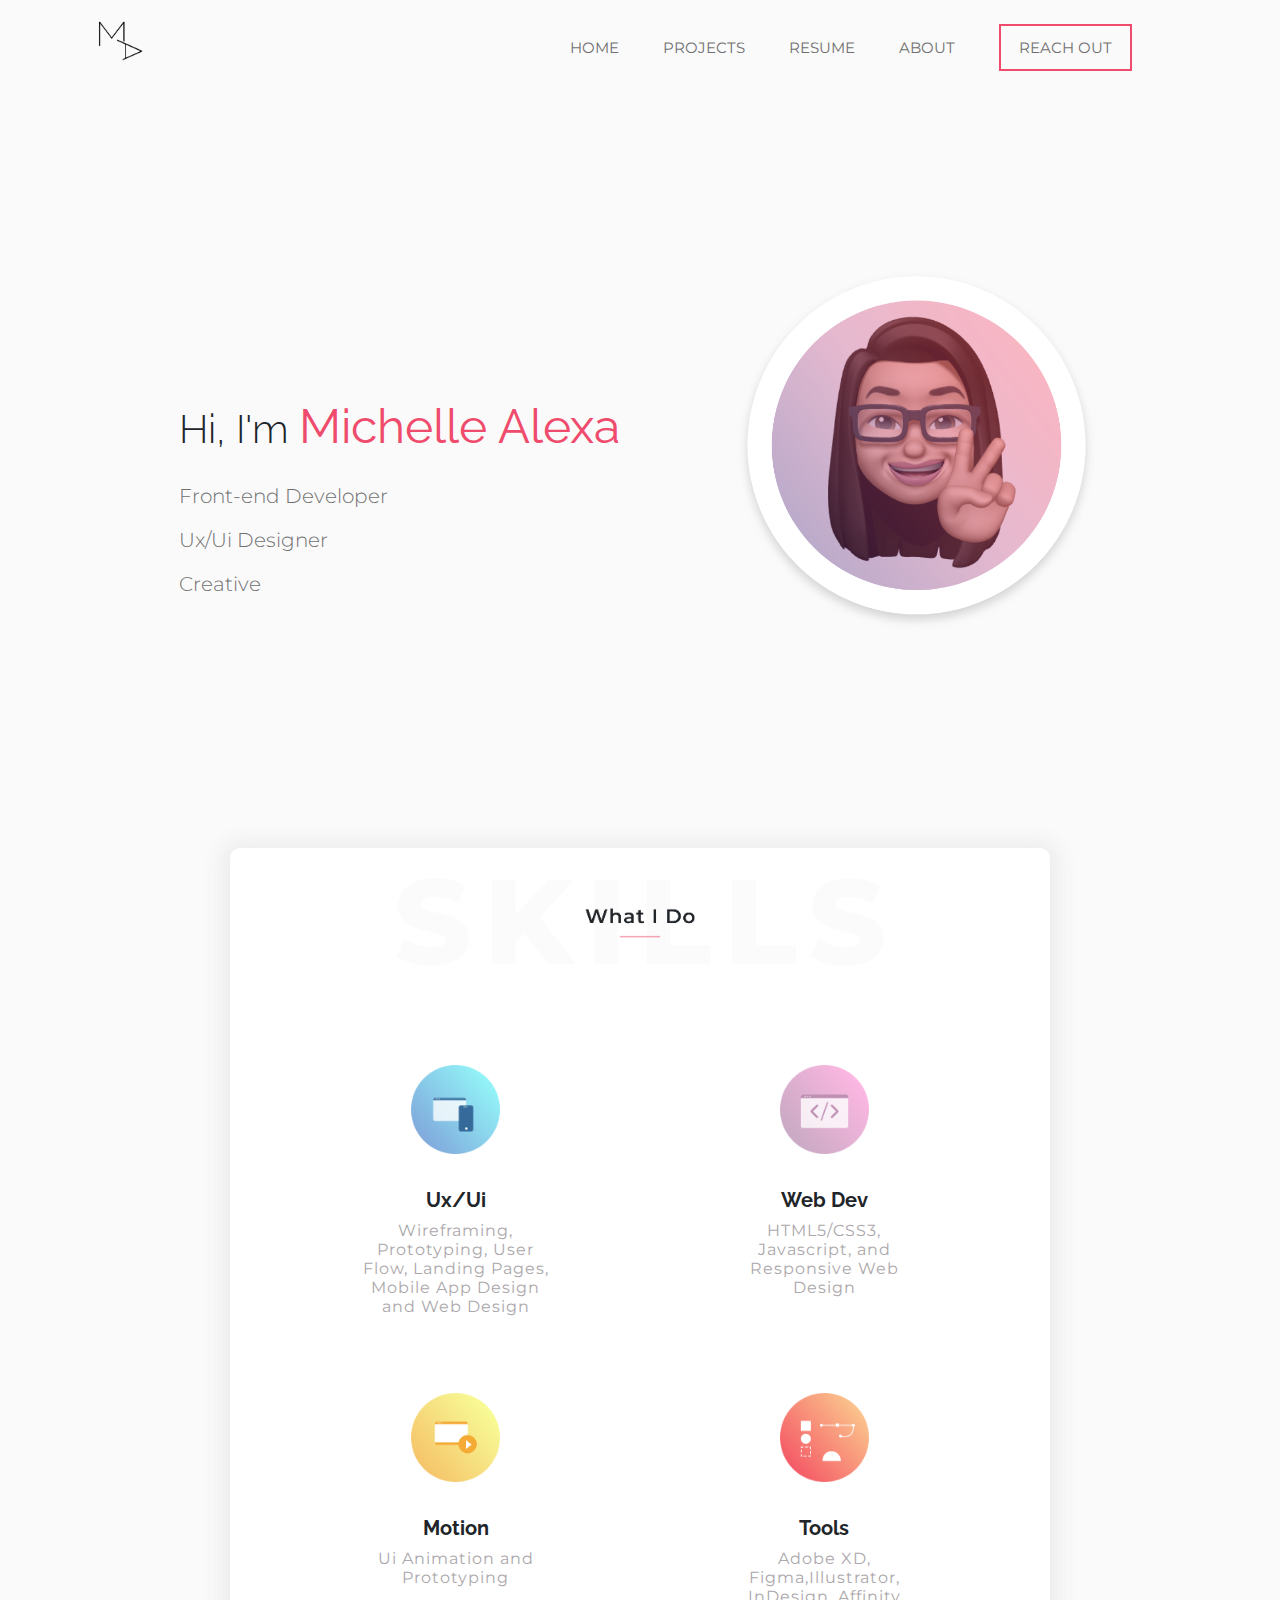
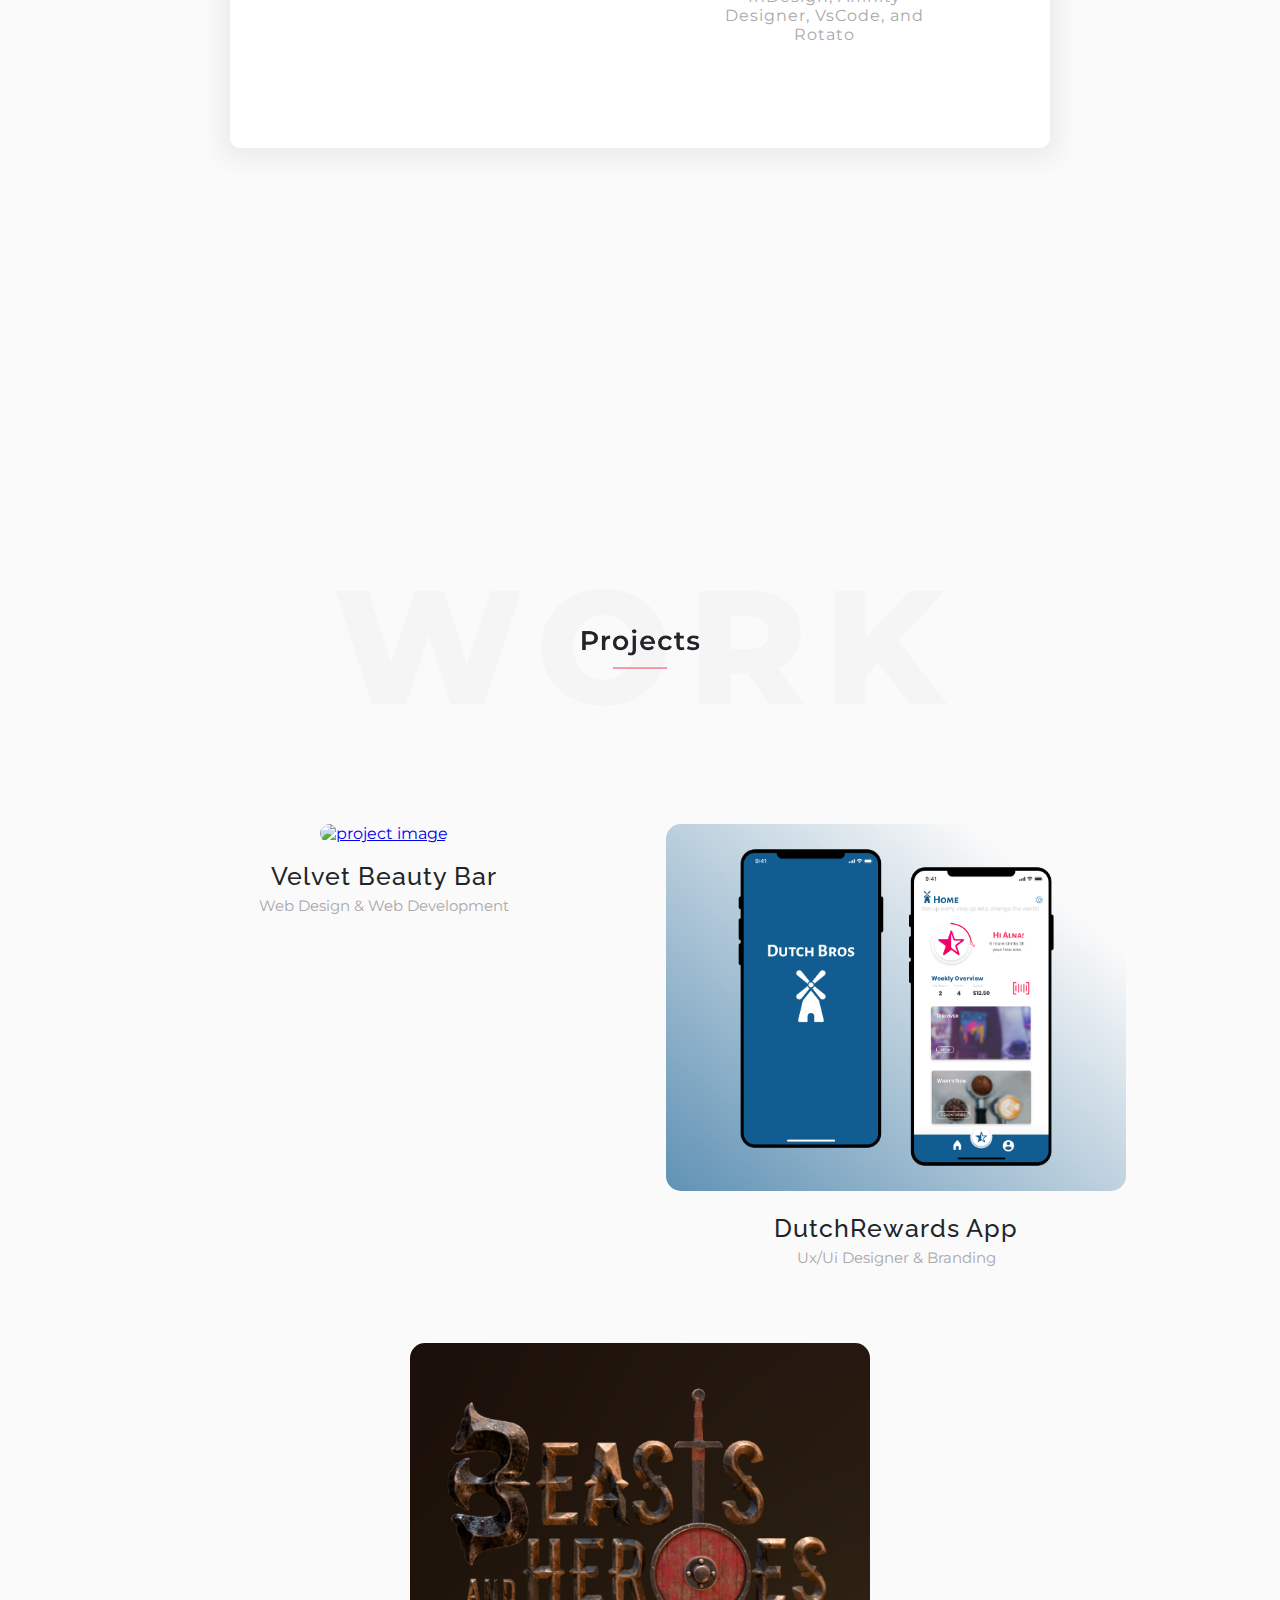
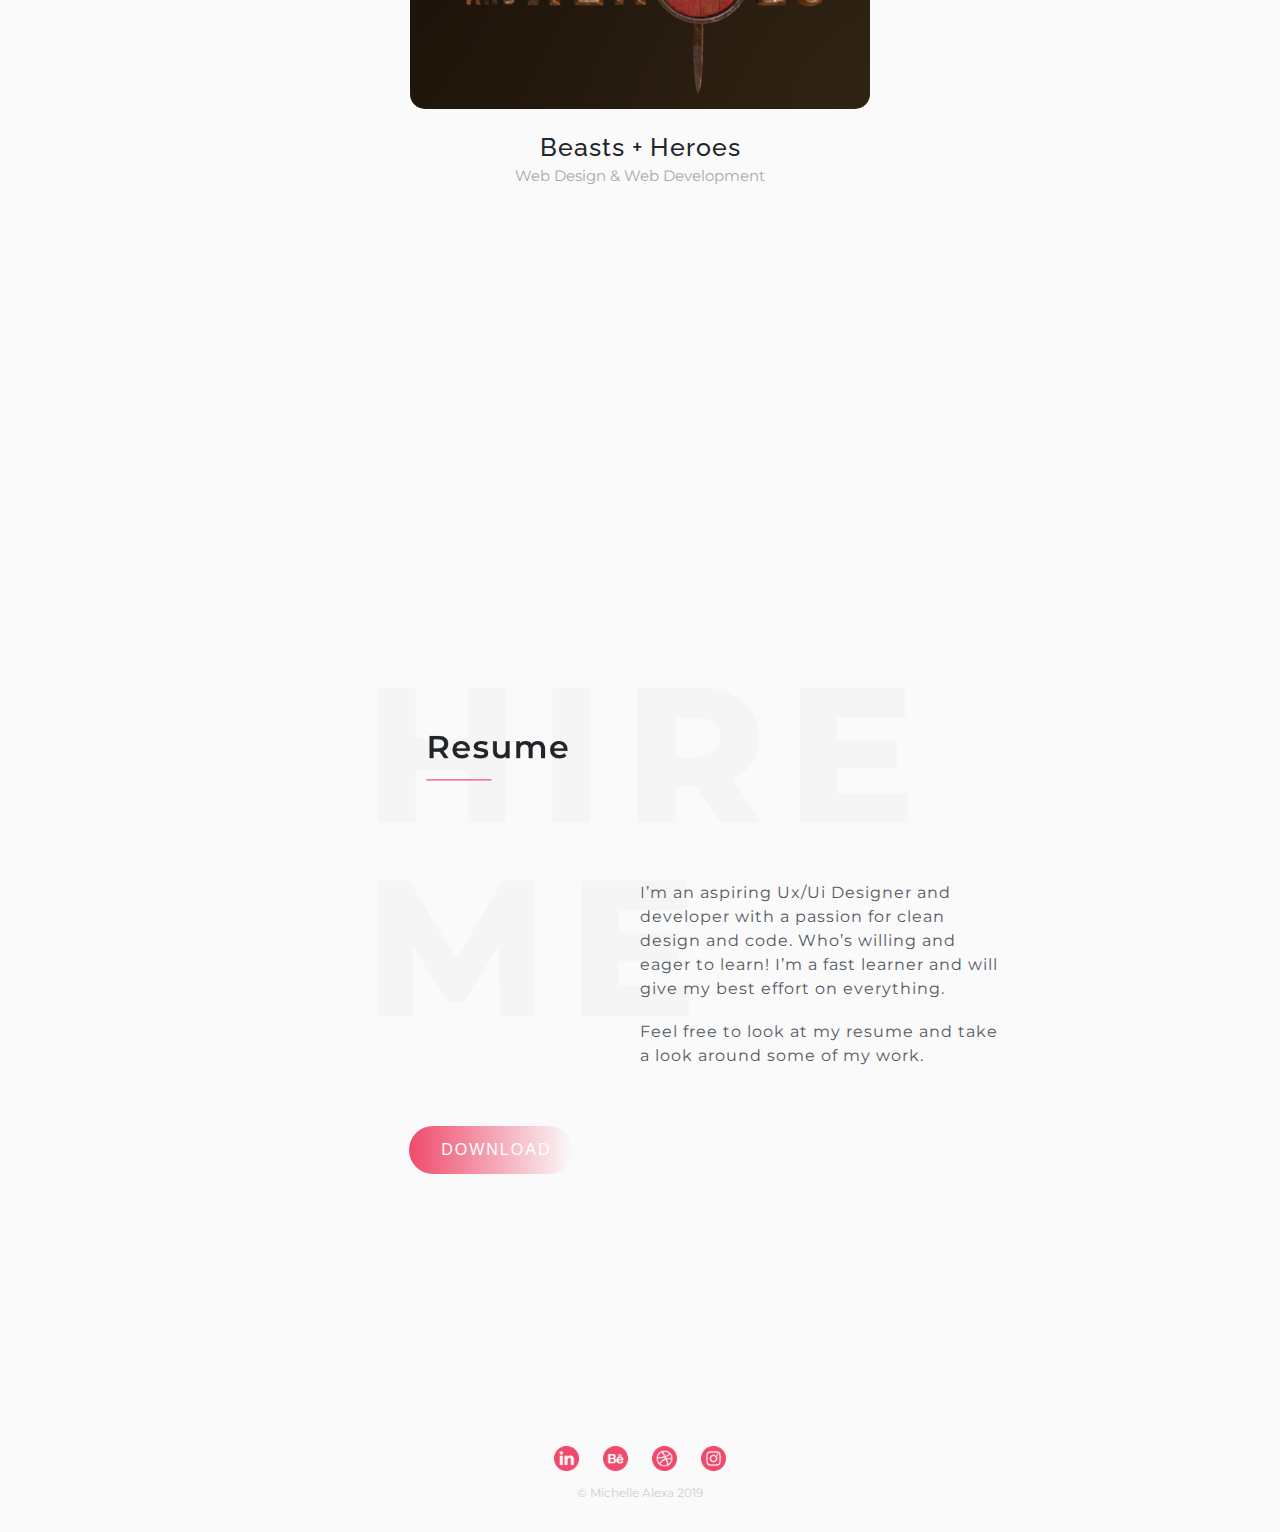
==== commit 3240059d: "Update 9/24" ====
--- a/index.html
+++ b/index.html
@@ -109,9 +109,10 @@
                <img src="assets/icons/tools.png" alt="tools used">
 
                <h3>Tools</h3>
-               <p>Adobe XD, Illustrator, InDesign, Affinity Designer, VsCode, and Rotato</p>
+               <p>Adobe XD, Figma,Illustrator, InDesign, Affinity Designer, VsCode, and Rotato</p>
                <div class="listSkills">
                   <li>Adobe XD</li>
+                  <li>Figma</li>
                   <li>Illustrator</li>
                   <li>InDesign</li>
                   <li>Affinity<br>designer</li>
@@ -131,7 +132,7 @@
          <div class="gridWork">
 
             <div class="col grow">
-               <a href="velvet_beautybar.html"><img src="img/velvet/thumbnail.png" alt="project image"></a>
+               <a href="velvet_beautybar.html"><img src="img/velvet/display.png" alt="project image"></a>
                <div class="overlay">
                   <div class="overlay-text">
                      <h2>Velvet Beauty Bar</h2>
--- a/css/main.css
+++ b/css/main.css
@@ -115,7 +115,7 @@
 /*-----nav----- */
 nav {
    height: 120px;
-   max-width: 1300px;
+   max-width: 1800px;
    line-height: 100px;
    font-weight: 400;
    margin: -2rem auto;
@@ -251,7 +251,7 @@
 .skills {
    width: 70%;
    height: 1100px;
-   margin: 3% auto;
+   margin: auto;
    background-color: #FFFFFF;
    border-radius: 10px;
    box-shadow: 0 3px 20px 10px #EDEDED;
@@ -289,7 +289,7 @@
 
 .gridSkills .col {
    width: 40%;
-   margin: 3% auto;
+   margin: 1% auto;
 }
 
 .gridSkills .col img {
@@ -566,7 +566,7 @@
    text-align: left;
    width: 80%;
    height: 600px;
-   margin: 60px auto;
+   margin: 60px auto 60em;
    position: relative;
    /* border: 1px solid orange; */
 }
@@ -575,7 +575,6 @@
    width: 40%;
    position: absolute;
    top: 160px;
-
 }
 
 .content-about {
--- a/css/mobile.css
+++ b/css/mobile.css
@@ -1,4 +1,93 @@
 /*-----Responsive-----*/
+@media only screen and (max-width: 3840px) {
+   .wrapper {width: 80%;}
+   nav {margin-top: -2rem;}
+   .logo {
+      top: 20px;
+      left: 1000px;
+   }
+   header{max-width: 1500px;}
+   nav { margin: auto;}
+   .animoji {max-width: 30%;}
+   .skills {
+   height: 1000px;
+   width: 40%;
+   }
+   .gridSkills .col {
+   width: 40%;
+   margin: 0 auto 60px;
+   }
+   .gridSkills .col img {width: 25%;}
+   .gridSkills .col p {
+   letter-spacing: 1px;
+   margin: 3% auto;
+   width: 68%;
+   }
+   .gridWork {width: 70%;}
+   .projectInfo {
+   margin: 100px auto;
+   width: 80%;
+   height: 810px;
+   }
+   .projectLogo {margin: 150px auto;}
+   .col h2 { font-size: 25px;}
+   .resume { width: 40%;}
+   .content-resume  {bottom: 80px;}
+   .btn-resume {
+      top: 480px;
+      left: 160px;
+      width: 100px;
+   }
+   .about { width: 50%;}
+   .me {top: 200px;}
+   .content-about {bottom: -20px;}
+}
+
+@media only screen and (max-width: 1920px){
+   .wrapper {width: 90%;}
+   nav {margin-top: -2rem;}
+   .logo {
+      top: 5px;
+      left: 80px;
+   }
+   header{max-width:2000px;}
+   .animoji {max-width: 40%;}
+   .skills {
+   height: 920px;
+   width: 80%;
+   }
+   .gridSkills .col {
+   width: 40%;
+   margin: 0 auto 60px;
+   }
+   .gridSkills .col img {width: 20%;}
+   .gridSkills .col p {
+   letter-spacing: 1px;
+   margin: 3% auto;
+   width: 68%;
+   }
+   .col img { width: 90%;}
+   .gridWork {width: 100%;}
+   .projectInfo {
+   margin: 100px auto;
+   width: 70%;
+   height: 820px;
+   }
+   .projectLogo { width: 80%;}
+   .needs {width: 32%;}
+   .col h2 { font-size: 25px;}
+   .resume { width: 70%;}
+   .content-resume  {bottom: 80px;}
+   .btn-resume {
+      top: 480px;
+      left: 160px;
+      width: 100px;
+   }
+   .about { width: 80%;}
+   .me {top: 160px;}
+   .content-about {bottom: 40px;}
+}
+
 @media only screen and (max-width: 1366px){
    .wrapper {width: 90%;}
    nav {margin-top: -2rem;}
@@ -25,17 +114,10 @@
    .projectInfo {
    margin: 100px auto;
    width: 80%;
-   height: 810px;
-   }
-   /* .projectLogo {margin: 150px auto;} */
+   height: 910px;
+   }
    .col h2 { font-size: 25px;}
-   .content-resume  {bottom: 80px;}
-   .btn-resume {
-      top: 480px;
-      left: 160px;
-      width: 100px;
-   }
-   .content-about {bottom: 40px;}
+   .resume { width: 90%;}
 }
 
 
@@ -54,6 +136,8 @@
       text-align: left;
    }
    .btn-resume {top: 420px;}
+   .projectLogo { width: 90%;}
+   .needs {width: 40%;}
    .projectInfo {height: 800px;}
    .content-about{margin: 5% auto;}
    .content-about p {font-size: 14px;}
@@ -66,9 +150,9 @@
 @media only screen and (max-width: 1024px) {
    .logo {
       top: 8px;
-      left: 0;
-   }
-   .skills {height: 720px;}
+      /* left: 0; */
+   }
+   .skills {height: 900px;}
    .work {margin: 250px auto;}
    .content-resume {left: 40%;}
    .content-resume p {
@@ -87,7 +171,7 @@
       padding: 12px 25px;
    }
    footer {
-      margin-top: 520px;
+      margin-top: 320px;
       clear: both;
    }
 }
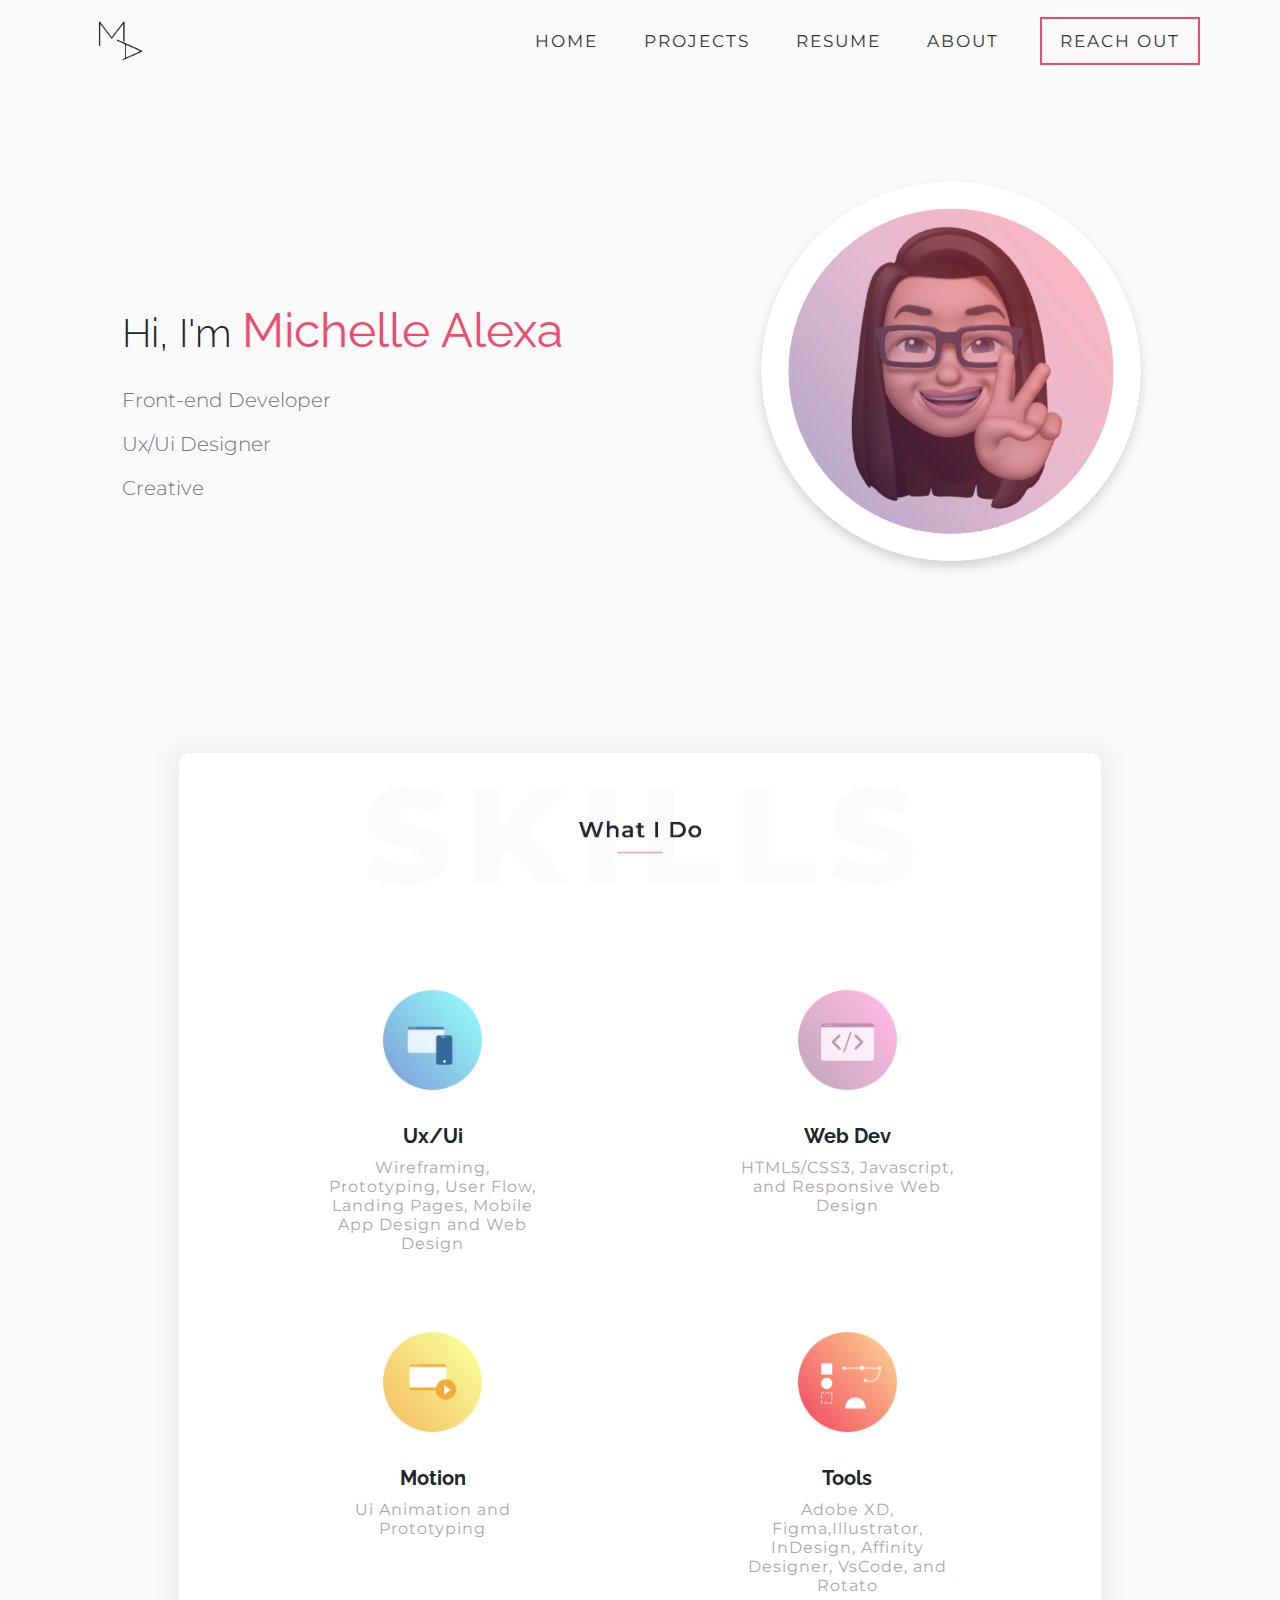
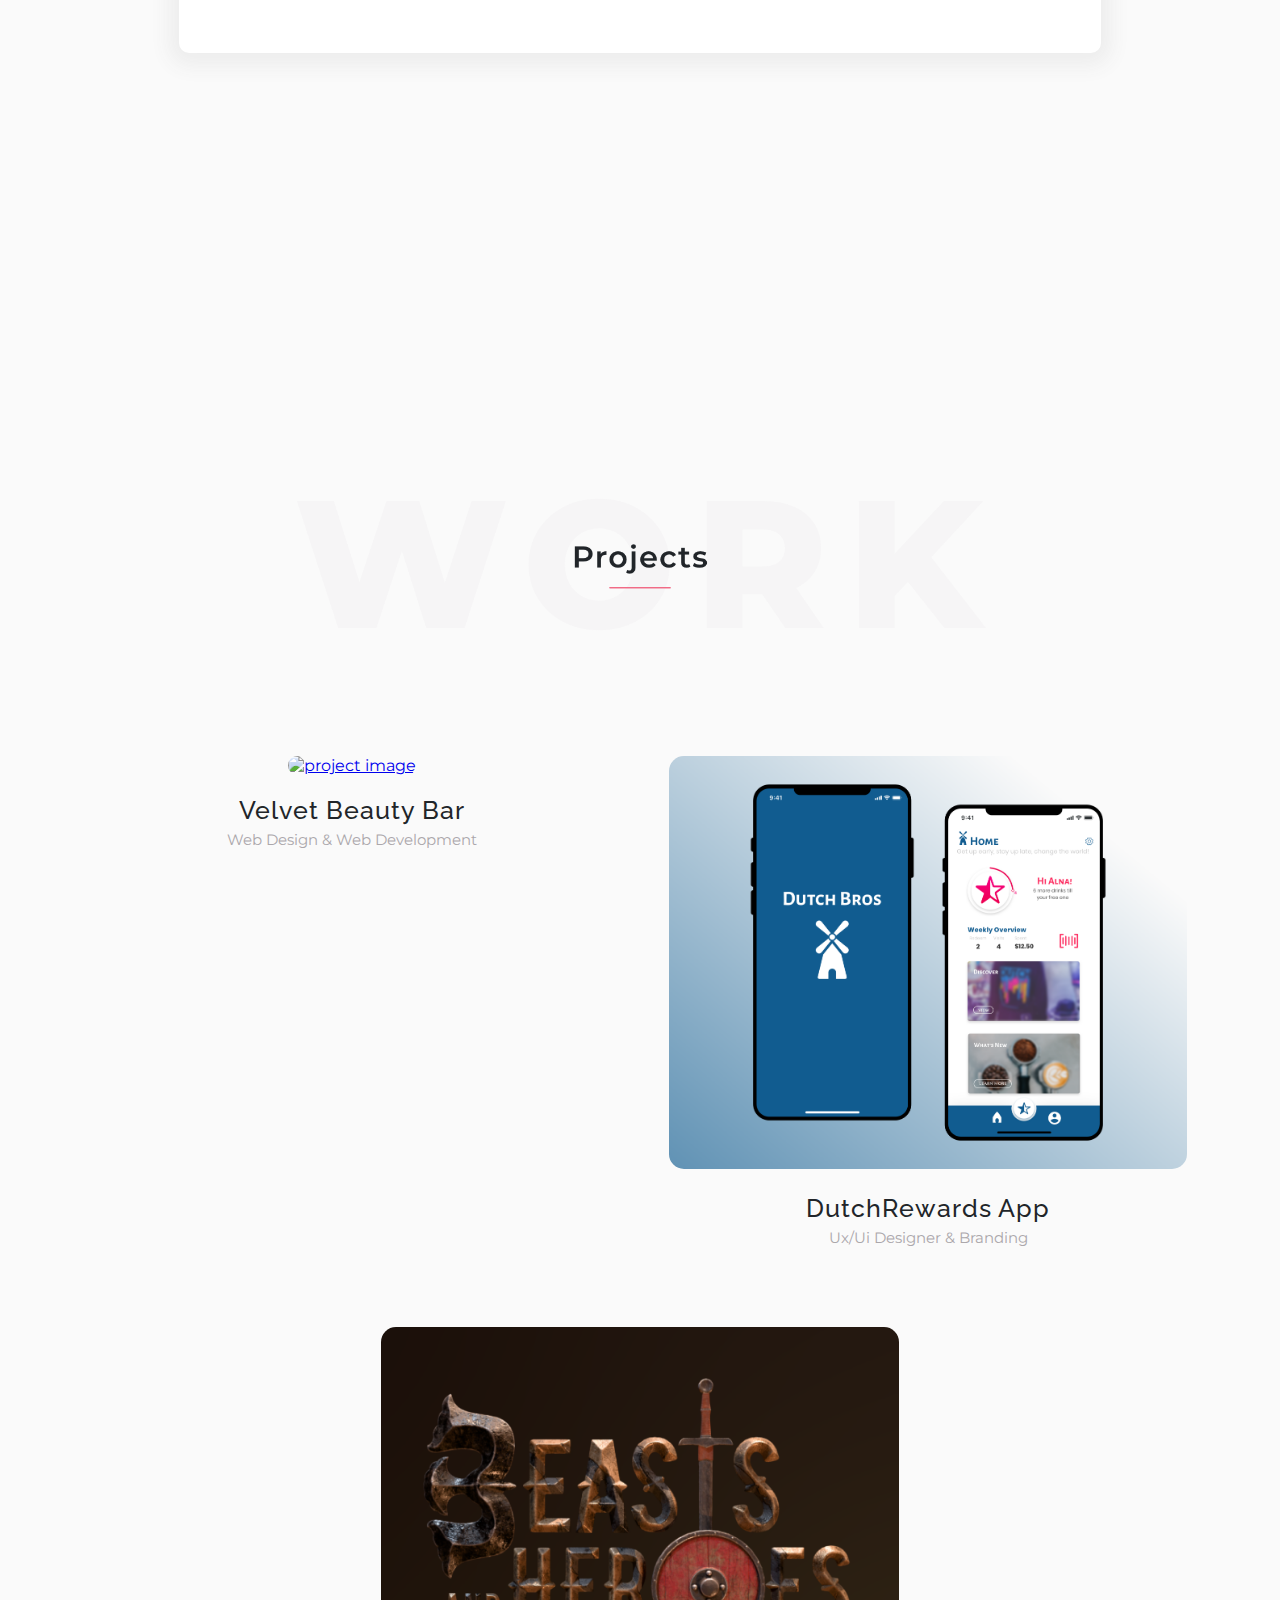
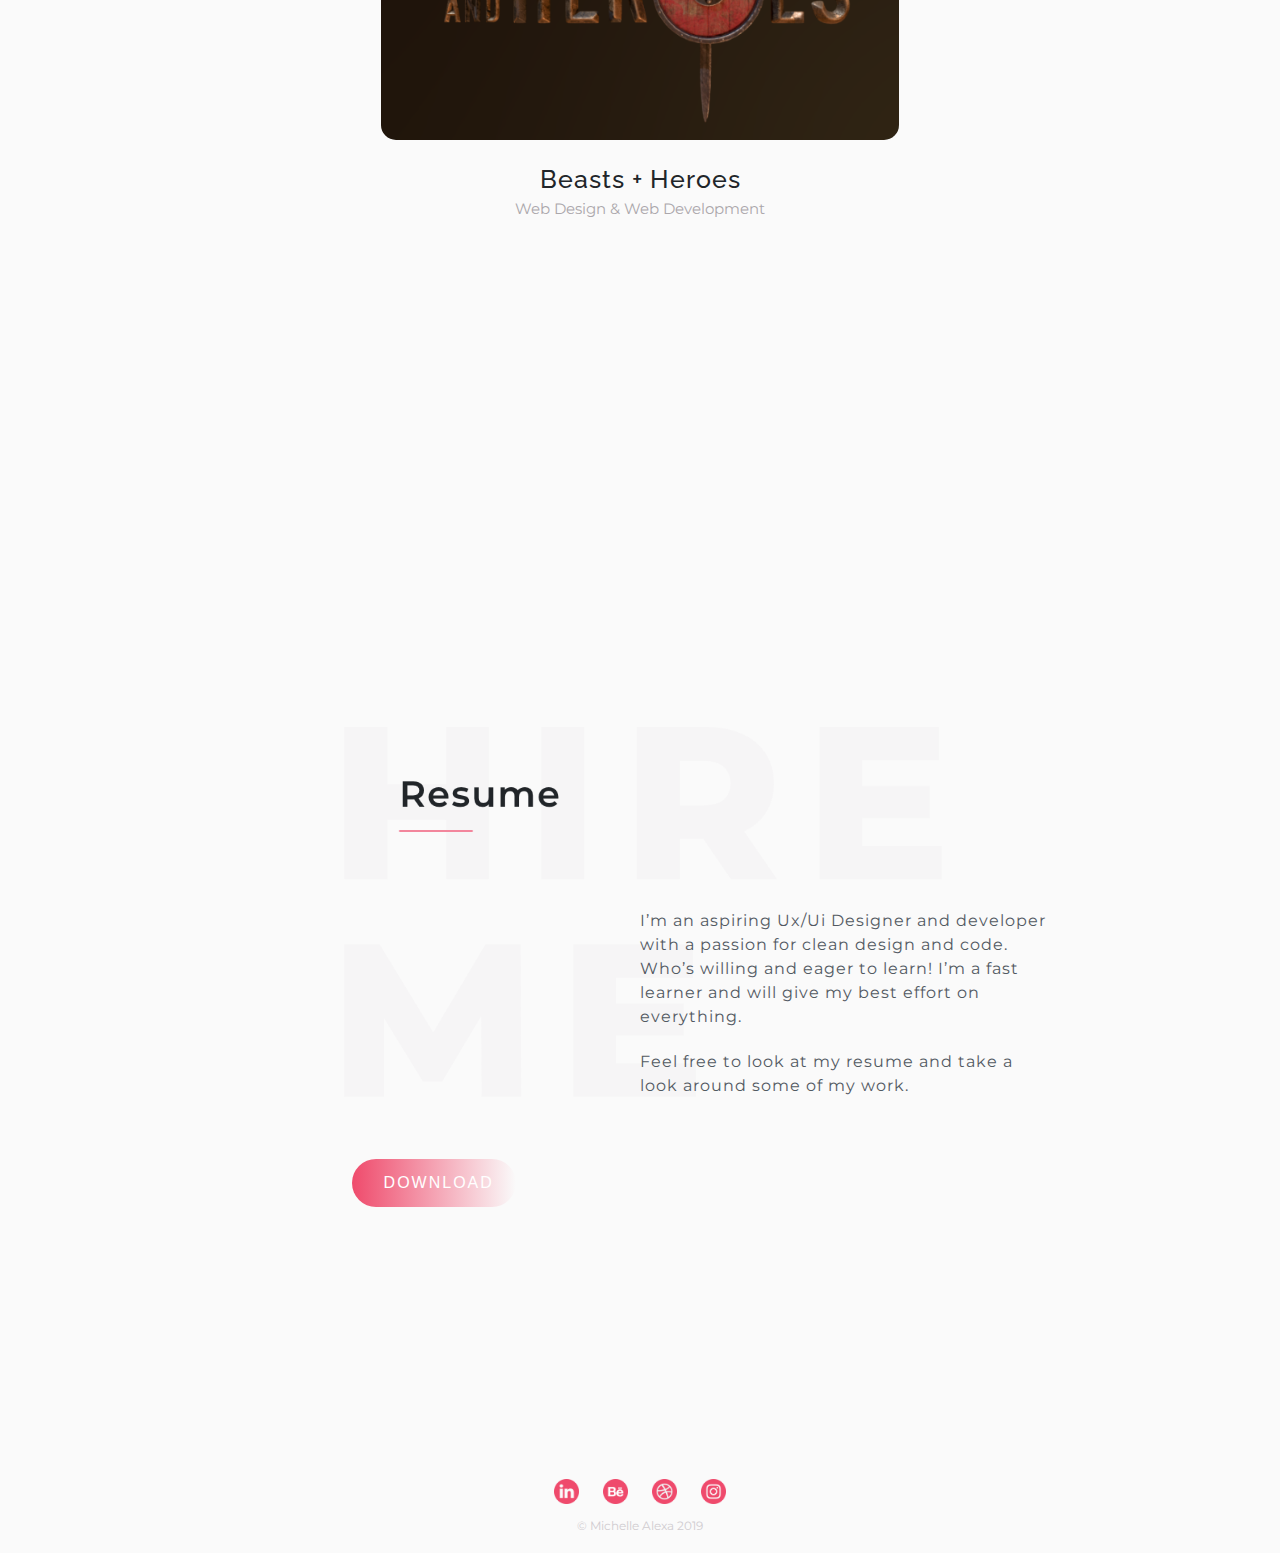
==== commit 0187589a: "Update" ====
--- a/index.html
+++ b/index.html
@@ -25,8 +25,8 @@
    <div class="wrapper">
       <nav class="clearfix">
 
+         <a href="index.html"><img src="assets/mylogo.png" class="logo" alt="Michelle Alexa Logo"></a>
          <ul class="desktop">
-            <a href="index.html"><img src="assets/mylogo.png" class="logo" alt="Michelle Alexa Logo"></a>
 
             <li><a href="#">Home</a></li>
             <li><a href="#work">Projects</a></li>
@@ -35,17 +35,18 @@
             <li><a href="mailto:michellealexa.dsgns@gmail.com" class="email" target="_blank">Reach Out</a></li>
          </ul>
 
-         <div class="mobile">
-            <img src="assets/mylogo.png" class="logo" alt="Michelle Alexa Logo">
-            <label for="toggle">&#9776;</label>
-            <input type="checkbox" id="toggle" />
-            <ul>
-               <li><a href="#">Home</a></li>
-               <li><a href="#work">Projects</a></li>
-               <li><a href="#resume">Resume</a></li>
-               <li><a href="about.html">About</a></li>
-               <li><a href="mailto:michellealexa.dsgns@gmail.com" class="email" target="_blank">Reach Out</a></li>
-            </ul>
+         <div id="mySidebar" class="sidebar">
+            <a href="javascript:void(0)" class="closebtn" onclick="closeNav()">&#10539;</a>
+
+            <a href="index.html">Home</a>
+            <a href="index.html#work" onclick="closeToggle()">Projects</a>
+            <a href="assets/michellealexaResume.pdf" target="_blank">Resume</a>
+            <a href="about.html">About</a>
+            <a href="mailto:michellealexa.dsgns@gmail.com" class="email" target="_blank">Reach Out</a>
+         </div>
+
+         <div id="main">
+            <button class="openbtn" onclick="openNav()">&#9776;</button>
          </div>
 
       </nav>
@@ -145,7 +146,7 @@
                </div> <!-- End of Thumbnail-->
             </div>
 
-            
+
             <div class="col grow">
                <a href="dutch_bros.html"><img src="img/dutchbros/DR_thumb.png" alt="project image"></a>
                <div class="overlay">
@@ -159,7 +160,7 @@
                   <h4>Ux/Ui Designer & Branding</h4>
                </div> <!-- End of Thumbnail-->
             </div> <!-- End of Project-->
-            
+
             <div class="col grow">
                <a href="beasts_heroes.html"><img src="img/bnh/BH_thumbDark.png" alt="project image"></a>
                <div class="overlay">
@@ -173,7 +174,7 @@
                   <h4>Web Design & Web Development</h4>
                </div> <!-- End of Thumbnail-->
             </div> <!-- End of Project-->
-            
+
          </div> <!-- End of GridWork  -->
       </div> <!-- End of Work section  -->
 
@@ -210,6 +211,9 @@
       </footer>
    </div> <!-- End of wrapper  -->
 
+   <!-- JS -->
+   <script type="text/javascript" src="script.js"></script>
+
 
 </body>
 
--- a/css/main.css
+++ b/css/main.css
@@ -19,7 +19,8 @@
 
 .wrapper {
    margin: 0 auto;
-   max-width: 80%;
+   width: 100%;
+   /* border: 1px solid blue; */
 }
 
 .clearfix::after {
@@ -46,7 +47,7 @@
 
 h3 {
    font-family: "Raleway", sans-serif;
-   color:#212529;
+   color: #212529;
    font-size: 20px;
 }
 
@@ -93,7 +94,7 @@
 
 .accent {
    border-bottom: 1px solid;
-   border-color: #EF4B6C;
+   border-color: #A88FAC;
    width: 50px;
    margin: 0 auto;
    top: -50px;
@@ -112,7 +113,7 @@
    color: #FFFFFF;
 }
 
-/*-----nav----- */
+/*-----nav----- 
 nav {
    height: 120px;
    max-width: 1800px;
@@ -155,15 +156,16 @@
    z-index: 2;
 }
 
-
-/*-------- TOGGLE NAV --------*/
+*/
+
+/*-------- TOGGLE NAV --------
 label {
    font-size: 2.5em;
    float: right;   
    margin-top: 30px;
    line-height: 100px;
    z-index: 1;  
-   /* border: 1px solid lavender; */
+   border: 1px solid lavender;
 }
 
 #toggle {
@@ -204,6 +206,130 @@
 .mobile .email {
    padding: 5px 10px;
 }
+*/
+
+/*-----Navigation Styles-----*/
+.logo {
+   width: 90px;
+   top: 10px;
+   left: 30px;
+   position: absolute;
+   overflow: hidden;
+}
+
+nav {
+   height: 100px;
+   overflow: visible;
+}
+
+nav ul {
+   float: right;
+   margin: 15px 0;
+   list-style: none;
+}
+
+nav ul li {
+   display: inline-block;
+   margin: 1em;
+}
+
+nav ul li a {
+   position: relative;
+   text-decoration: none;
+   padding: 5px;
+   font-size: 1.05rem;
+   text-transform: uppercase;
+   letter-spacing: 2px;
+   color: #333333;
+}
+
+nav a:hover {
+   color: #C74B72;
+   border-bottom: 2px solid #C74B72;
+}
+
+.active {
+   color: #C74B72;
+}
+
+
+/*-----SIDEBAR MENU-----*/
+.sidebar {
+   height: 100%;
+   width: 0;
+   position: fixed;
+   z-index: 1;
+   top: 9%;
+   right: 0;
+   background: linear-gradient(270deg, rgba(189, 167, 195, 1) 0%, rgba(236, 177, 189, 1) 100%);
+   /* background-color: #EF4B6C; */
+   overflow-x: hidden;
+   transition: 0.5s;
+   padding-top: 60px;
+   opacity: .97;
+   display: none;
+}
+
+.sidebar a {
+   padding: 10px 18px;
+   margin: 2em auto;
+   font-size: 1.05rem;
+   text-transform: uppercase;
+   letter-spacing: 3px;
+   color: #FFFFFF;
+   display: block;
+   transition: 0.3s;
+   text-align: center;
+   text-decoration: none;
+}
+
+
+.fa-caret-down {
+   float: right;
+   padding-left: 18px;
+}
+
+
+.sidebar .closebtn {
+   position: absolute;
+   top: 0;
+   right: 42px;
+   font-size: 4em;
+   margin-left: 50px;
+   margin: 0;
+}
+
+.openbtn {
+   font-size: 3em;
+   cursor: pointer;
+   color: #EF4B6C;
+   padding: 10px 15px;
+   border: none;
+   right: 5%;
+   top: 6px;
+   background: none;
+   position: fixed;
+   display: none;
+}
+
+.sidebar .email {
+   border-color: #FFFFFF;
+   background-color: #FFFFFF;
+   width: 25%;
+   margin: 1em auto;
+   padding: 12px 18px;
+   border-radius: 50px;
+   box-shadow: 0px 5px 38px rgb(253, 41, 94, 0.5);
+   color: #EF4B6C;
+   /* color: #A88FAC; */
+   text-align: center;
+}
+
+#main {
+   transition: margin-right .5s;
+   padding: 16px;
+}
+
 
 
 /*-----header-----*/
@@ -214,6 +340,7 @@
    padding: 1%;
    text-align: left;
    height: 420px;
+   /* border: 1px solid #A88FAC;  */
 }
 
 header h1 {
@@ -230,7 +357,7 @@
 /*-----intro-----*/
 .logo {
    width: 119px;
-	height: 90px;
+   height: 90px;
    top: 5px;
    left: 5%;
    position: absolute;
@@ -259,8 +386,8 @@
 }
 
 .title {
- margin: 0 auto;
- text-align: center;
+   margin: 0 auto;
+   text-align: center;
 }
 
 .title h2 {
@@ -272,11 +399,11 @@
    visibility: hidden;
 }
 
-.title img{
+.title img {
    width: 60%;
 }
 
-.gridSkills { 
+.gridSkills {
    display: flex;
    flex-wrap: wrap;
    padding: 1%;
@@ -320,12 +447,14 @@
 
 
 /*-----work-----*/
-.work{
+.work {
    text-align: center;
    margin: 400px auto;
-}
-
-.gridWork, .gridAssets { 
+   /* border: 1px solid palegoldenrod; */
+}
+
+.gridWork,
+.gridAssets {
    display: flex;
    flex-wrap: wrap;
    width: 100%;
@@ -348,7 +477,9 @@
    opacity: 0.9;
 }
 
-.thumbnail { display: block;}
+.thumbnail {
+   display: block;
+}
 
 /*----- Overlay Effect -----*/
 /* .grow:active{
@@ -369,16 +500,21 @@
    display: none;
 }
 
-.overlay h4 { margin-bottom: 20px;}
-
-.status:hover img{
-   -webkit-filter: grayscale(80%); /* Safari 6.0 - 9.0 */
+.overlay h4 {
+   margin-bottom: 20px;
+}
+
+.status:hover img {
+   -webkit-filter: grayscale(80%);
+   /* Safari 6.0 - 9.0 */
    filter: grayscale(80%);
    filter: blur(3px);
 }
 
 /*-----Project - Beasts + Heroes-----*/
-.beasts, .dutchBros, .velvet {
+.beasts,
+.dutchBros,
+.velvet {
    /* border: 1px solid green; */
    margin: 40px auto;
 }
@@ -391,6 +527,7 @@
    margin-top: 150px;
    /* border: 1px solid yellowgreen; */
 }
+
 .cut {
    margin-bottom: -5em;
 }
@@ -411,10 +548,10 @@
    font-weight: 300;
 }
 
-.description { 
+.description {
    /* border: 1px solid yellow; */
    padding: 70px;
-}  
+}
 
 .needs {
    /* border: 1px solid teal; */
@@ -430,7 +567,7 @@
    font-weight: 300;
 }
 
-.client { 
+.client {
    color: #EF4B6C;
    text-decoration: none;
 }
@@ -447,14 +584,14 @@
    text-align: left;
    font-size: 18px;
    color: #525962;
-   font-weight:400;
-   letter-spacing: 1px;
-   line-height: 1.5; 
+   font-weight: 400;
+   letter-spacing: 1px;
+   line-height: 1.5;
 }
 
 .btn-project {
    background: rgba(250, 250, 250);
-   background: linear-gradient(270deg, rgba(250, 250, 250, 1) 0%, rgba(239,75,108,1) 100%);
+   background: linear-gradient(270deg, rgba(250, 250, 250, 1) 0%, rgba(239, 75, 108, 1) 100%);
    color: #FFFFFF;
    border: none;
    border-radius: 50px;
@@ -487,8 +624,8 @@
 }
 
 .btn-vid:hover {
-   background: rgb(250,250,250);
-   background: linear-gradient(90deg, rgba(250,250,250,1) 0%, rgba(208,204,208,1) 100%);
+   background: rgb(250, 250, 250);
+   background: linear-gradient(90deg, rgba(250, 250, 250, 1) 0%, rgba(208, 204, 208, 1) 100%);
    color: #FFFFFF;
    border: none;
    transition: .3s ease-in;
@@ -507,6 +644,7 @@
    height: 600px;
    margin: 100px auto;
    position: relative;
+   /* border: 1px solid black; */
 }
 
 .title img {
@@ -527,7 +665,7 @@
    float: right;
    font-size: 18px;
    color: #525962;
-   font-weight:400;
+   font-weight: 400;
    letter-spacing: 1px;
    z-index: 2;
    margin-bottom: 5%;
@@ -537,7 +675,7 @@
 .btn-resume {
    display: inline-block;
    background: rgba(250, 250, 250);
-   background: linear-gradient(270deg, rgba(250, 250, 250, 1) 0%, rgba(239,75,108,1) 100%);
+   background: linear-gradient(270deg, rgba(250, 250, 250, 1) 0%, rgba(239, 75, 108, 1) 100%);
    color: #FFFFFF;
    border-radius: 50px;
    padding: 15px 32px;
@@ -555,8 +693,8 @@
 
 .btn-resume:hover {
    background: rgba(250, 250, 250);
-   border: 2px solid #EF4B6C;
-   color: #EF4B6C;
+   border: 2px solid #A88FAC;
+   color: #A88FAC;
    transition: .3s ease-in;
 }
 
@@ -590,7 +728,7 @@
    float: right;
    font-size: 16px;
    color: #525962;
-   font-weight:400;
+   font-weight: 400;
    letter-spacing: 1px;
    z-index: 2;
    margin-bottom: 5%;
@@ -621,5 +759,4 @@
 footer p {
    color: #D0CCD0;
    font-size: 12px;
-}
-
+}--- a/css/mobile.css
+++ b/css/mobile.css
@@ -1,148 +1,313 @@
 /*-----Responsive-----*/
 @media only screen and (max-width: 3840px) {
-   .wrapper {width: 80%;}
-   nav {margin-top: -2rem;}
+   .wrapper {
+      width: 80%;
+   }
+
+   nav {
+      margin-top: -2rem;
+      width: 60%;
+   }
+
    .logo {
       top: 20px;
       left: 1000px;
    }
-   header{max-width: 1500px;}
-   nav { margin: auto;}
-   .animoji {max-width: 30%;}
+
+   header {
+      max-width: 1500px;
+   }
+
+   nav {
+      margin: auto;
+   }
+
+   .animoji {
+      max-width: 30%;
+   }
+
    .skills {
-   height: 1000px;
-   width: 40%;
-   }
+      height: 1000px;
+      width: 40%;
+   }
+
    .gridSkills .col {
-   width: 40%;
-   margin: 0 auto 60px;
-   }
-   .gridSkills .col img {width: 25%;}
+      width: 40%;
+      margin: 0 auto 60px;
+   }
+
+   .gridSkills .col img {
+      width: 25%;
+   }
+
    .gridSkills .col p {
-   letter-spacing: 1px;
-   margin: 3% auto;
-   width: 68%;
-   }
-   .gridWork {width: 70%;}
+      letter-spacing: 1px;
+      margin: 3% auto;
+      width: 68%;
+   }
+
+   .gridWork {
+      width: 70%;
+   }
+
    .projectInfo {
-   margin: 100px auto;
-   width: 80%;
-   height: 810px;
-   }
-   .projectLogo {margin: 150px auto;}
-   .col h2 { font-size: 25px;}
-   .resume { width: 40%;}
-   .content-resume  {bottom: 80px;}
+      margin: 100px auto;
+      width: 60%;
+      height: 810px;
+   }
+
+   .projectLogo {
+      margin: 150px auto;
+   }
+
+   .col h2 {
+      font-size: 25px;
+   }
+
+   .resume {
+      width: 40%;
+   }
+
+   .content-resume {
+      bottom: 80px;
+   }
+
    .btn-resume {
       top: 480px;
       left: 160px;
       width: 100px;
    }
-   .about { width: 50%;}
-   .me {top: 200px;}
-   .content-about {bottom: -20px;}
+
+   .about {
+      width: 50%;
+   }
+
+   .me {
+      top: 200px;
+   }
+
+   .content-about {
+      bottom: -20px;
+   }
 }
 
-@media only screen and (max-width: 1920px){
-   .wrapper {width: 90%;}
-   nav {margin-top: -2rem;}
+@media only screen and (max-width: 1920px) {
+   .wrapper {
+      width: 90%;
+   }
+
+   nav {
+      margin-top: 1rem;
+      width: 100%;
+   }
+
    .logo {
       top: 5px;
       left: 80px;
    }
-   header{max-width:2000px;}
-   .animoji {max-width: 40%;}
+
+   header {
+      max-width: 2000px;
+   }
+
+   .animoji {
+      max-width: 40%;
+   }
+
    .skills {
-   height: 920px;
-   width: 80%;
-   }
+      height: 920px;
+      width: 80%;
+   }
+
    .gridSkills .col {
-   width: 40%;
-   margin: 0 auto 60px;
-   }
-   .gridSkills .col img {width: 20%;}
+      width: 40%;
+      margin: 0 auto 60px;
+   }
+
+   .gridSkills .col img {
+      width: 20%;
+   }
+
    .gridSkills .col p {
-   letter-spacing: 1px;
-   margin: 3% auto;
-   width: 68%;
-   }
-   .col img { width: 90%;}
-   .gridWork {width: 100%;}
+      letter-spacing: 1px;
+      margin: 3% auto;
+      width: 68%;
+   }
+
+   .col img {
+      width: 90%;
+   }
+
+   .gridWork {
+      width: 100%;
+   }
+
    .projectInfo {
-   margin: 100px auto;
-   width: 70%;
-   height: 820px;
-   }
-   .projectLogo { width: 80%;}
-   .needs {width: 32%;}
-   .col h2 { font-size: 25px;}
-   .resume { width: 70%;}
-   .content-resume  {bottom: 80px;}
+      margin: 100px auto;
+      width: 70%;
+      height: 820px;
+   }
+
+   .projectLogo {
+      width: 80%;
+   }
+
+   .needs {
+      width: 32%;
+   }
+
+   .col h2 {
+      font-size: 25px;
+   }
+
+   .resume {
+      width: 70%;
+   }
+
+   .content-resume {
+      bottom: 80px;
+   }
+
    .btn-resume {
       top: 480px;
       left: 160px;
       width: 100px;
    }
-   .about { width: 80%;}
-   .me {top: 160px;}
-   .content-about {bottom: 40px;}
+
+   .about {
+      width: 80%;
+   }
+
+   .me {
+      top: 160px;
+   }
+
+   .content-about {
+      bottom: 40px;
+   }
 }
 
-@media only screen and (max-width: 1366px){
-   .wrapper {width: 90%;}
-   nav {margin-top: -2rem;}
+@media only screen and (max-width: 1366px) {
+   .wrapper {
+      width: 90%;
+   }
+
+   nav {
+      margin-top: 0;
+   }
+
    .logo {
       top: -5px;
       left: 60px;
    }
-   header{max-width:2000px;}
-   .animoji {max-width: 40%;}
+
+   header {
+      max-width: 2000px;
+   }
+
+   .animoji {
+      max-width: 40%;
+   }
+
    .skills {
-   height: 900px;
-   width: 80%;
-   }
+      height: 900px;
+      width: 80%;
+   }
+
    .gridSkills .col {
-   width: 40%;
-   margin: 0 auto 60px;
-   }
-   .gridSkills .col img {width: 25%;}
+      width: 40%;
+      margin: 0 auto 60px;
+   }
+
+   .gridSkills .col img {
+      width: 25%;
+   }
+
    .gridSkills .col p {
-   letter-spacing: 1px;
-   margin: 3% auto;
-   width: 68%;
-   }
+      letter-spacing: 1px;
+      margin: 3% auto;
+      width: 68%;
+   }
+
    .projectInfo {
-   margin: 100px auto;
-   width: 80%;
-   height: 910px;
-   }
-   .col h2 { font-size: 25px;}
-   .resume { width: 90%;}
+      margin: 100px auto;
+      width: 80%;
+      height: 910px;
+   }
+
+   .col h2 {
+      font-size: 25px;
+   }
+
+   .resume {
+      width: 90%;
+   }
 }
 
 
-@media only screen and (max-width: 1280px){
-   header {width: 90%;}
-   header h1 {width: 60%;}
-   /* .skills {height: 780px;} */
-   .gridSkills .col img {width: 30%;}
-   .work .col {width: 50%;}
+@media only screen and (max-width: 1280px) {
+   nav {
+      margin-top: 0;
+   }
+
+   header {
+      width: 90%;
+      margin-top: 50px;
+   }
+
+   header h1 {
+      width: 60%;
+   }
+
+   .gridSkills .col img {
+      width: 30%;
+   }
+
+   .work .col {
+      width: 50%;
+   }
+
    .content-resume {
       left: 50%;
       bottom: 140px;
    }
+
    .content-resume p {
       font-size: 16px;
       text-align: left;
    }
-   .btn-resume {top: 420px;}
-   .projectLogo { width: 90%;}
-   .needs {width: 40%;}
-   .projectInfo {height: 800px;}
-   .content-about{margin: 5% auto;}
-   .content-about p {font-size: 14px;}
-   .overview p {font-size: 16px;}
-   .btn-vid {margin-top: 60px;}
+
+   .btn-resume {
+      top: 420px;
+   }
+
+   .projectLogo {
+      width: 90%;
+   }
+
+   .needs {
+      width: 40%;
+   }
+
+   .projectInfo {
+      height: 800px;
+   }
+
+   .content-about {
+      margin: 5% auto;
+   }
+
+   .content-about p {
+      font-size: 14px;
+   }
+
+   .overview p {
+      font-size: 16px;
+   }
+
+   .btn-vid {
+      margin-top: 60px;
+   }
 }
 
 
@@ -150,26 +315,44 @@
 @media only screen and (max-width: 1024px) {
    .logo {
       top: 8px;
-      /* left: 0; */
-   }
-   .skills {height: 900px;}
-   .work {margin: 250px auto;}
-   .content-resume {left: 40%;}
+   }
+
+   .skills {
+      height: 900px;
+   }
+
+   .work {
+      margin: 250px auto;
+   }
+
+   .content-resume {
+      left: 40%;
+   }
+
    .content-resume p {
       font-size: 14px;
       margin-bottom: 10%;
    }
+
    .projectInfo {
       height: 750px;
       width: 90%;
    }
-   .needs {font-size: 14px;}
-   .overview p {font-size: 14px;}
+
+   .needs {
+      font-size: 14px;
+   }
+
+   .overview p {
+      font-size: 14px;
+   }
+
    .btn-resume {
       font-size: 16px;
       left: 100px;
       padding: 12px 25px;
    }
+
    footer {
       margin-top: 320px;
       clear: both;
@@ -178,115 +361,236 @@
 
 
 @media only screen and (max-width: 834px) {
+   .wrapper {
+      width: 100%;
+   }
+
+   .desktop {
+      display: none;
+   }
+
+   nav {
+      position: fixed;
+      background-color: #FFFFFF;
+      width: 100%;
+      z-index: 1;
+      height: 100px;
+      top: 0;
+   }
+
+   nav .sidebar,
+   .openbtn {
+      display: block;
+   }
+
+   .sidebar {
+      padding-top: 15px;
+   }
+
+   .logo {
+      left: 20px;
+   }
+
    header {
-      margin: 120px auto;
-      height: 480px;
-   }
-   header h1 {width: 50%;}
+      margin-top: 50px;
+      height: auto;
+      width: 80%;
+   }
+
+   header h1 {
+      width: 50%;
+   }
+
    .skills {
-      height: 780px;
-      width: 100%;
-   }
-   .gridSkills {margin: 20px auto;}
-   .gridSkills .col {margin: 30px auto;}
-   .gridSkills .col img {width: 32%;}
-   .gridSkills .col p {width: 60%;}
+      height: 980px;
+      width: 90%;
+   }
+
+   .gridSkills {
+      margin: 20px auto;
+   }
+
+   .gridSkills .col {
+      margin: 30px auto;
+   }
+
+   .gridSkills .col img {
+      width: 32%;
+   }
+
+   .gridSkills .col p {
+      width: 60%;
+   }
+
+   .work {
+      width: 90%;
+   }
+
    .content-resume {
       width: 50%;
       left: 40%;
       bottom: 140px;
       bottom: 90px;
    }
+
    .content-resume p {
       font-size: 16px;
       text-align: left;
    }
+
    .btn-resume {
       left: 60px;
       top: 480px;
    }
-    .needs p {font-size: 16px;}
-    .projectInfo {
-       width: 100%;
-       height: 810px;
-    }
-   .overlay h2 {font-size: 20px;}
+
+   .needs p {
+      font-size: 16px;
+   }
+
+   .projectInfo {
+      width: 90%;
+      height: 810px;
+   }
+
+   .overlay h2 {
+      font-size: 20px;
+   }
+
+   .about {
+      margin-bottom: 0;
+      overflow-y: hidden;
+   }
+
    .me {
       top: 140px;
       width: 45%;
    }
-   .content-about {top: 110px;}
-   .content-about p {text-align: left;}
-   footer {margin-top: 300px;}
+
+   .content-about {
+      top: 110px;
+   }
+
+   .content-about p {
+      text-align: left;
+   }
+
+   footer {
+      margin-top: 300px;
+   }
 }
 
 
 @media only screen and (max-width: 768px) {
-   header {margin-top: 80px;}
-   header h1 {width: 100%;}
-   .mobile ul {
-      margin: 90px -62px;
-      height: 220px;
-      width: 160px;
-   }
-   .logo {top: 12px;}
-   .desktop {display: none;}
-   .mobile {display: block;}
-   .animoji {visibility: hidden;}
-   .title img{width: 90%;}
+   .logo {
+      top: 12px;
+   }
+
+   .desktop {
+      display: none;
+   }
+
+   .title img {
+      width: 90%;
+   }
+
    .skills {
-      width: 100%;
       height: 800px;
    }
-   .gridSkills{height: 550px;}
-   .gridSkills .col {margin: 0 auto 70px;}
-   .gridSkills .col img {width: 30%;}
+
+   .gridSkills {
+      height: 550px;
+   }
+
+   .gridSkills .col {
+      margin: 0 auto 70px;
+   }
+
+   .gridSkills .col img {
+      width: 30%;
+   }
+
    .gridSkills .col p {
       width: 80%;
       font-size: 14px;
-      margin: 5% auto;  
-   }
-   .work .col {width: 50%;}
+      margin: 5% auto;
+   }
+
+   .work {
+      margin-bottom: 100px;
+   }
+
+   .work .col {
+      width: 50%;
+   }
+
    .work .col img {
       margin: 1%;
       width: 90%;
    }
-   .content-resume {bottom: 110px;}
-   .content-resume p {font-size: 14px;}
+
+   .content-resume {
+      bottom: 110px;
+   }
+
+   .content-resume p {
+      font-size: 14px;
+   }
+
    .btn-resume {
-      left: 0;
       top: 450px;
       font-size: 14px;
    }
+
    .me {
       width: 80%;
       top: 180px;
       left: 50px;
    }
+
    .about {
       text-align: left;
       height: 1100px;
    }
-   .about .title {position: absolute;}
+
+   .about .title {
+      position: absolute;
+   }
+
    .content-about {
       width: 80%;
       left: 50px;
-      top: 600px; 
-   }
-   .content-about p {font-size: 16px;}
+      top: 600px;
+   }
+
+   .content-about p {
+      font-size: 16px;
+   }
+
+   .projectLogo {
+      width: 90%;
+   }
+
    .projectInfo {
       height: 1050px;
-      width: 100%;
-   }
+   }
+
    .needs {
       width: 100%;
       margin-bottom: 15%;
    }
-   .projectLogo {width: 100%;}
-   .overview {width: 100%;}
-   .btn-project, 
-   .btn-vid {font-size: 14px; }
-   footer {margin: 220px 0 20px 0;}
+
+   .overview {
+      width: 100%;
+   }
+
+   .btn-project,
+   .btn-vid {
+      font-size: 14px;
+   }
+
+   footer {
+      margin: 150px 0 20px 0;
+   }
 }
 
 
@@ -295,157 +599,297 @@
       top: 12px;
       left: 0;
    }
-   .mobile{
-      height: 90px;
-      top: 12px;
-   }
-   .mobile ul {
-      margin: 90px -30px;
-      height: 250px;
-   }
-   header h1 {margin-top: 80px;}
-   .title img{width: 100%;}
-   .resume .title img {width: 90%;}
-   .skills {height: 1350px;}
-   .gridSkills {height: fit-content;}
-   .gridSkills .col {width: 60%;}
-   .gridSkills .col img {width: 40%;}
-   .gridSkills p {display: none;}
-   .listSkills {display: block;}
-   .work .col {width: 100%;}
-   .work .col img {width: 100%;}
-   .overlay h2 {font-size: 18px;}
-   .overlay h4, 
-   .projectInfo h4 {font-size: 12px;}
+
+   .sidebar {
+      top: 11%;
+   }
+
+   .sidebar .closebtn {
+      right: 10px;
+   }
+
+   .sidebar .email {
+      width: 50%;
+   }
+
+   header {
+      margin-top: 100px;
+   }
+
+   header h1 {
+      margin-top: 80px;
+   }
+
+   .animoji {
+      display: none;
+   }
+
+   .title img {
+      width: 100%;
+   }
+
+   .resume .title img {
+      width: 90%;
+   }
+
+   .skills {
+      height: 1400px;
+   }
+
+   .gridSkills {
+      height: fit-content;
+   }
+
+   .gridSkills .col {
+      width: 60%;
+   }
+
+   .gridSkills .col img {
+      width: 40%;
+   }
+
+   .gridSkills p {
+      display: none;
+   }
+
+   .listSkills {
+      display: block;
+   }
+
+   .work .col {
+      width: 100%;
+      margin: 3% auto;
+   }
+
+   .work .col img {
+      width: 90%;
+   }
+
+   .overlay h2 {
+      font-size: 18px;
+   }
+
+   .overlay h4,
+   .projectInfo h4 {
+      font-size: 12px;
+   }
+
+   .resume {
+      margin-top: 0;
+      width: 90%;
+   }
+
    .content-resume {
       width: 80%;
       left: 20%;
       bottom: 180px;
    }
-   .content-resume p {font-size: 14px;}
+
+   .content-resume p {
+      font-size: 14px;
+   }
+
    .btn-resume {
-      left: -50px;
+      left: -20px;
       top: 400px;
-      width: 40%;
-   }
+   }
+
    .projectLogo {
-      width: 100%;
-      margin-top: 100px;
+      margin-top: 120px;
       margin-bottom: 50px;
    }
-   .projectInfo { 
+
+   .projectInfo {
       margin-top: 10px;
       height: 1150px;
    }
-   .btn-project, .btn-vid {
+
+   .btn-project,
+   .btn-vid {
       padding: 10px 25px;
       font-size: 12px;
    }
-   .description {padding: 30px;}
+
+   .description {
+      padding: 30px;
+   }
+
    .me {
       top: 100px;
       left: 10%;
    }
+
    .about {
       height: 800px;
       width: 90%;
-      margin-top: 140px;
-   }
+   }
+
    .content-about {
       top: 380px;
       left: 40px;
    }
-   .content-about p {font-size: 12px;}
+
+   .content-about p {
+      font-size: 12px;
+   }
+
    .social img {
       height: 20px;
       margin: 10px 8px;
-   } 
-   footer { margin: 0 0 20px 0;}
+   }
+
+   footer {
+      margin: 75px 0 20px 0;
+   }
 }
 
 
 @media only screen and (max-width: 375px) {
-   span {font-size: 40px;}
-   .skills {height: 1300px;}
-   .work {
-      margin: 200px auto;
-      width: 90%;
-   }
-   .work .title img {width: 100%;}
-   .work .col {width: 100%;}
-   .projectInfo { height: 1000px;}
-   .projectInfo p {font-size: 12px;}
-   .projectInfo h2 {font-size: 20px;}
-   .overview p {font-size: 12px;}
-   .special{font-size: 16px;}
-   .resume {margin: 50px auto;}
+   .sidebar {
+      top: 12%;
+   }
+
+   .sidebar .closebtn {
+      font-size: 3.5em;
+   }
+
+   span {
+      font-size: 40px;
+   }
+
+   .skills {
+      height: 1300px;
+   }
+
+   .work .title img {
+      width: 100%;
+   }
+
+   .work .col {
+      width: 100%;
+   }
+
+   .projectInfo {
+      height: 900px;
+   }
+
+   .projectInfo p {
+      font-size: 12px;
+   }
+
+   .projectInfo h2 {
+      font-size: 20px;
+   }
+
+   .overview p {
+      font-size: 12px;
+   }
+
+   .special {
+      font-size: 16px;
+   }
+
+   .resume {
+      margin: 50px auto;
+      width: 80%;
+   }
+
    .content-resume {
-      left: 22%;
       bottom: 240px;
    }
+
    .content-resume p {
       font-size: 12px;
    }
+
    .btn-resume {
       top: 340px;
       padding: 10px 25px;
       font-size: 12px;
    }
+
    .about {
       height: 800px;
       width: 100%;
-      margin-top: 90px;
-   }
+   }
+
    .me {
       top: 130px;
       left: 10%;
    }
+
    .content-about {
       top: 400px;
       left: 35px;
    }
-   .social img {height: 18px;}
+
+   .social img {
+      height: 18px;
+   }
+
+   footer {
+      margin: 50px 0 20px 0;
+   }
 }
- 
-
-@media only screen and (max-width: 320px){
-   header {margin-top: 80px;}
-   header h1 {font-size: 35px;}
-   span {font-size: 32px;}
-   .mobile ul {
-      margin: 90px -20px;
-      height: 220px;
-   }
-   .skills {height: 1200px;}
-   .skills .col img {width: 45%;}
-   .skills li {font-size: 10px;}
+
+
+@media only screen and (max-width: 320px) {
+   .sidebar {
+      top: 18%;
+   }
+
+   header {
+      width: 70%;
+   }
+
+   header h1 {
+      font-size: 35px;
+   }
+
+   span {
+      font-size: 32px;
+   }
+
+   .skills {
+      height: 1250px;
+   }
+
+   .skills .col img {
+      width: 45%;
+   }
+
    .work .col img {
-      width: 100%;
       margin: 5% auto;
    }
-   .overlay h2 {font-size: 14px;}
-   .overlay h4 {font-size: 10px;}
-   .projectInfo {height: 1100px;}
-   .btn-project {font-size: 10px;}
+
+   .overlay h2 {
+      font-size: 14px;
+   }
+
+   .overlay h4 {
+      font-size: 10px;
+   }
+
+   .btn-project {
+      font-size: 10px;
+   }
+
    .btn-vid {
       font-size: 10px;
       margin-top: 50px;
    }
-   .content-resume { bottom: 220px;}
-   .content-resume p {font-size: 11px;}
-   .btn-resume {
-      top: 350px;
-      font-size: 11px;
-      padding: 10px 20px;
-   }
+
    .about {
       height: 840px;
       margin-top: 70px;
    }
+
    .content-about {
       width: 80%;
       top: 380px;
    }
-   footer { margin: 150px 0 20px 0;}
-   .social img {margin: 10px 5px;} 
-}  
+
+   .social img {
+      margin: 10px 5px;
+   }
+}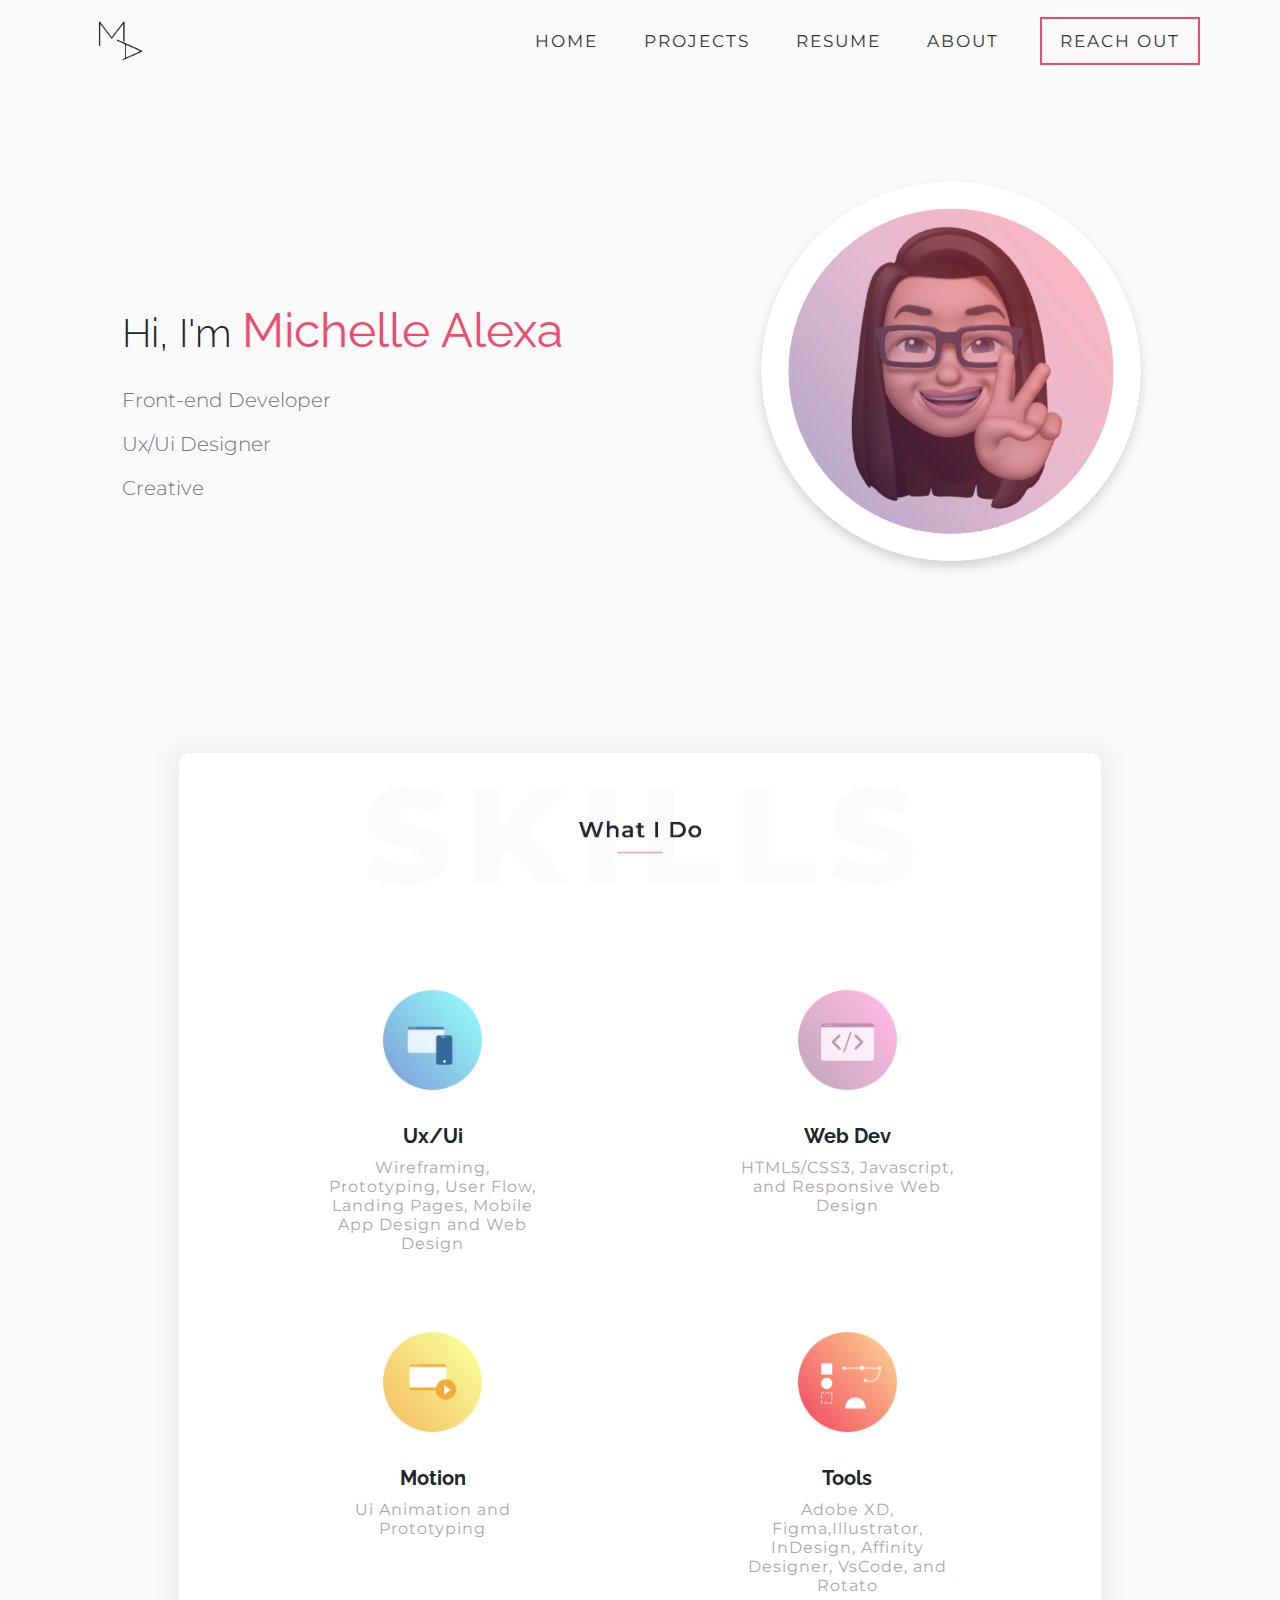
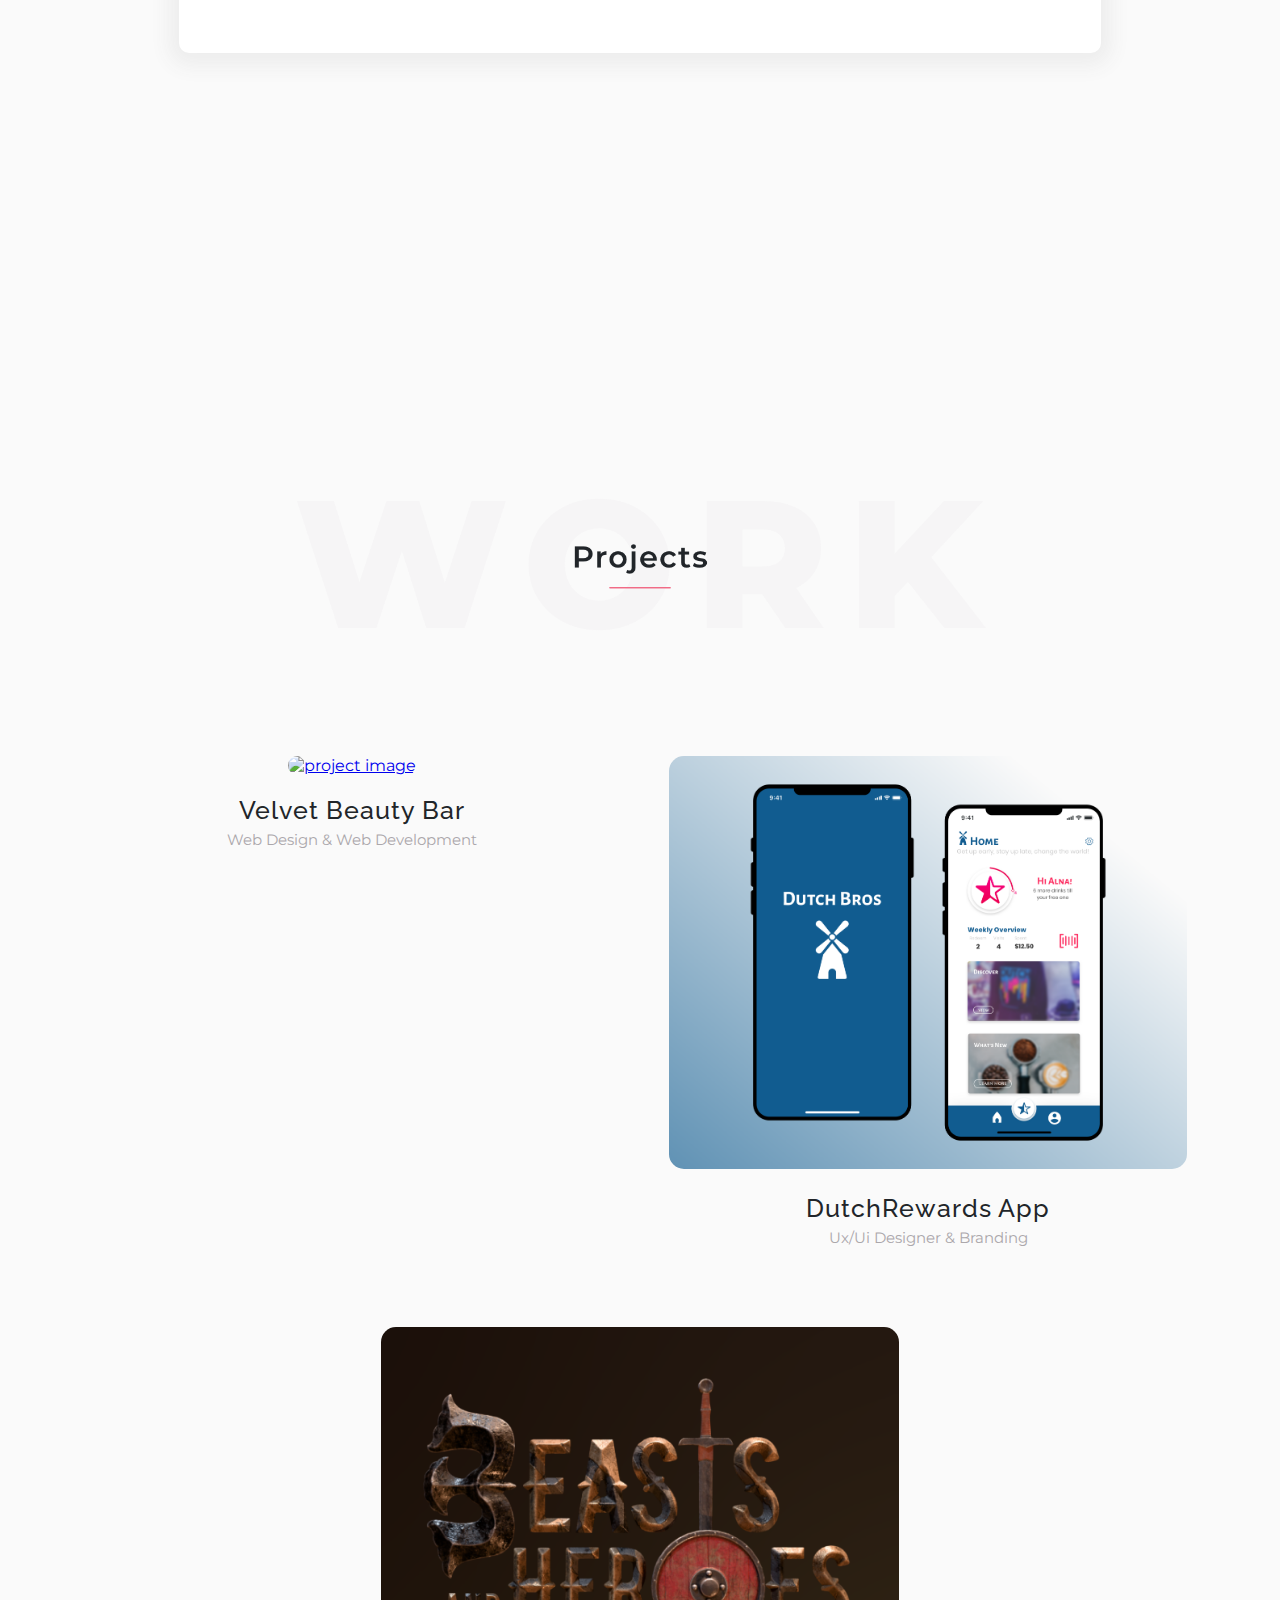
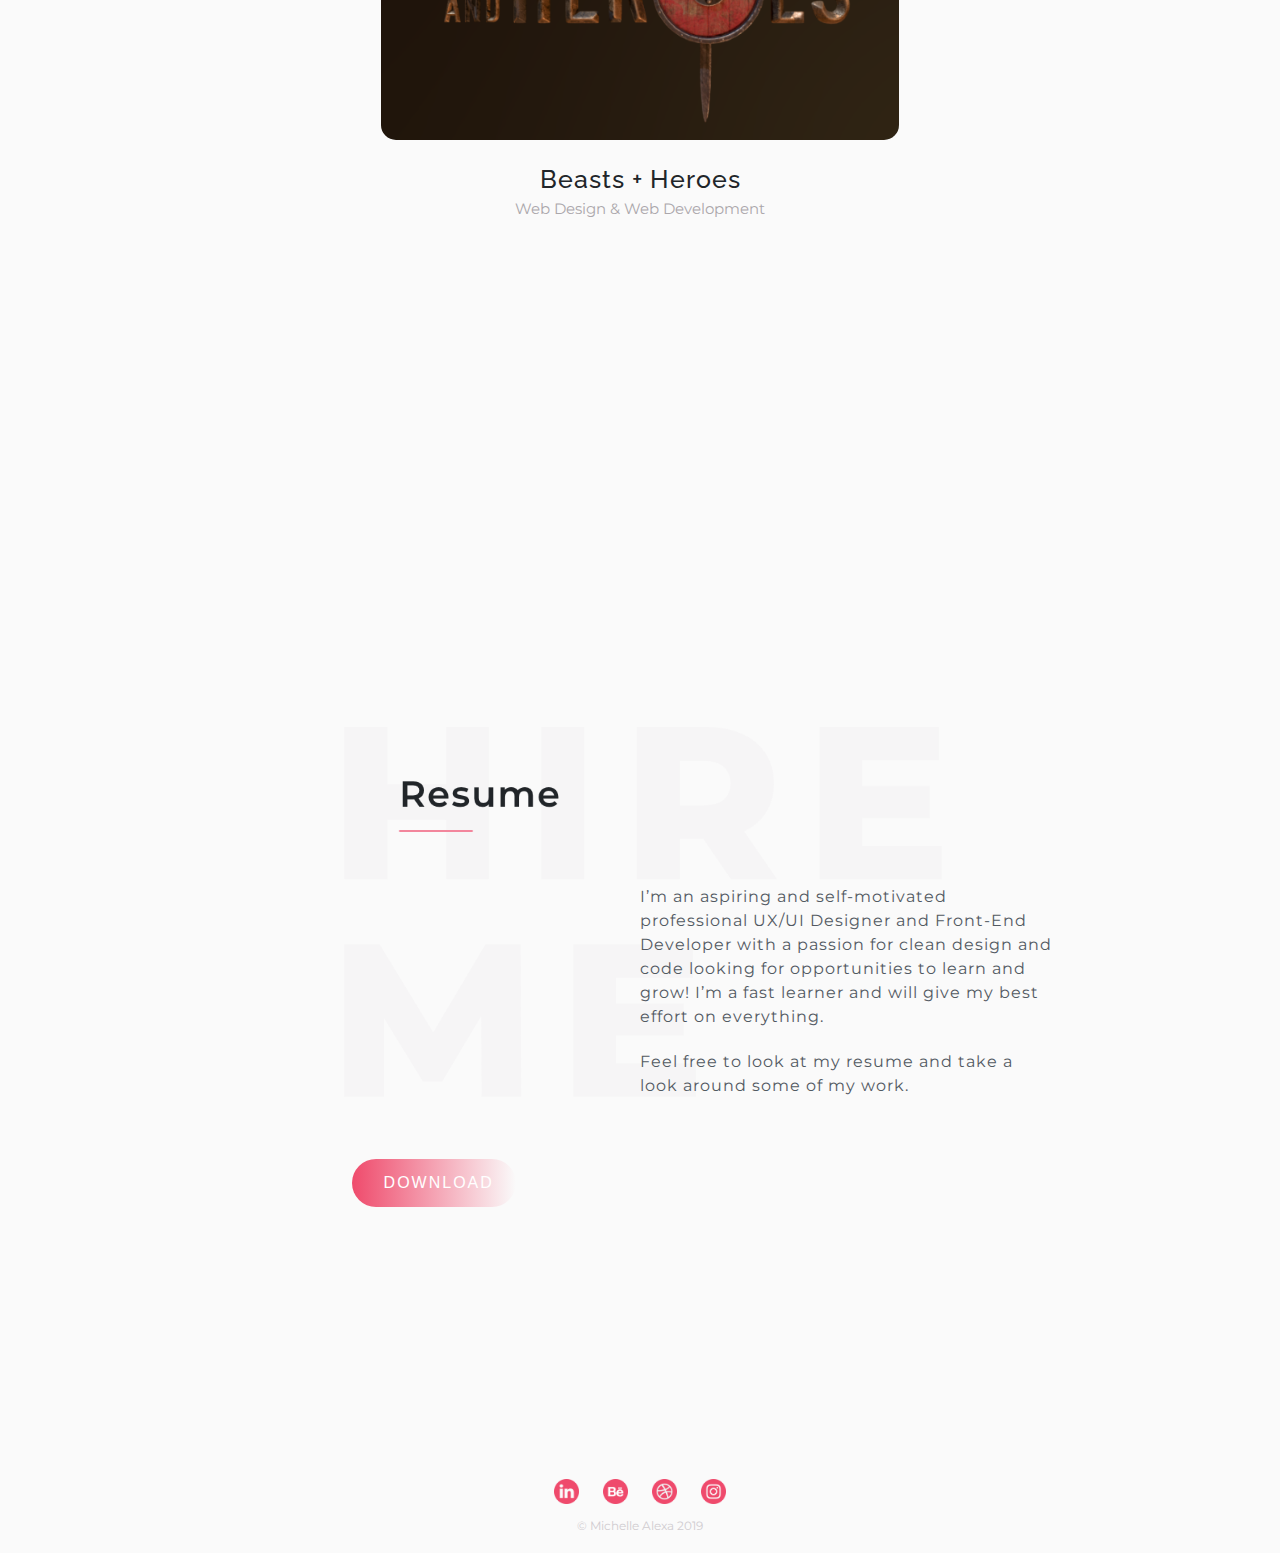
==== commit 05a27719: "Update index.html" ====
--- a/index.html
+++ b/index.html
@@ -188,8 +188,7 @@
          </button>
 
          <div class="content-resume">
-            <p>I’m an aspiring Ux/Ui Designer and developer with a passion for clean design and code. Who’s willing and
-               eager to learn! I’m a fast learner and will give my best effort on everything.</p>
+            <p>I’m an aspiring and self-motivated professional UX/UI Designer and Front-End Developer with a passion for clean design and code looking for opportunities to learn and grow! I’m a fast learner and will give my best effort on everything.</p>
             <p>Feel free to look at my resume and take a look around some of my work.</p>
          </div> <!-- End of Resume content info  -->
       </div> <!-- End of Resume section  -->
--- a/css/main.css
+++ b/css/main.css
@@ -212,7 +212,7 @@
 .logo {
    width: 90px;
    top: 10px;
-   left: 30px;
+   /* left: 30px; */
    position: absolute;
    overflow: hidden;
 }
@@ -330,6 +330,9 @@
    padding: 16px;
 }
 
+.sidebar a:visited {
+   color: #ffffff;
+}
 
 
 /*-----header-----*/
--- a/css/mobile.css
+++ b/css/mobile.css
@@ -1,5 +1,5 @@
 /*-----Responsive-----*/
-@media only screen and (max-width: 3840px) {
+@media only screen and (max-width: 3840px) (min-width: 1921px){ 
    .wrapper {
       width: 80%;
    }
@@ -550,6 +550,7 @@
    .about {
       text-align: left;
       height: 1100px;
+      margin-top: 150px;
    }
 
    .about .title {
@@ -559,7 +560,7 @@
    .content-about {
       width: 80%;
       left: 50px;
-      top: 600px;
+      top: 700px;
    }
 
    .content-about p {
@@ -725,7 +726,7 @@
    }
 
    .content-about {
-      top: 380px;
+      top: 450px;
       left: 40px;
    }
 
@@ -758,7 +759,7 @@
    }
 
    .skills {
-      height: 1300px;
+      height: 1350px;
    }
 
    .work .title img {
@@ -811,15 +812,19 @@
    .about {
       height: 800px;
       width: 100%;
+      margin-top: 130px;
+   }
+
+   .about .title img {
+      width: 85%;
    }
 
    .me {
-      top: 130px;
       left: 10%;
    }
 
    .content-about {
-      top: 400px;
+      top: 420px;
       left: 35px;
    }
 
@@ -881,7 +886,6 @@
 
    .about {
       height: 840px;
-      margin-top: 70px;
    }
 
    .content-about {
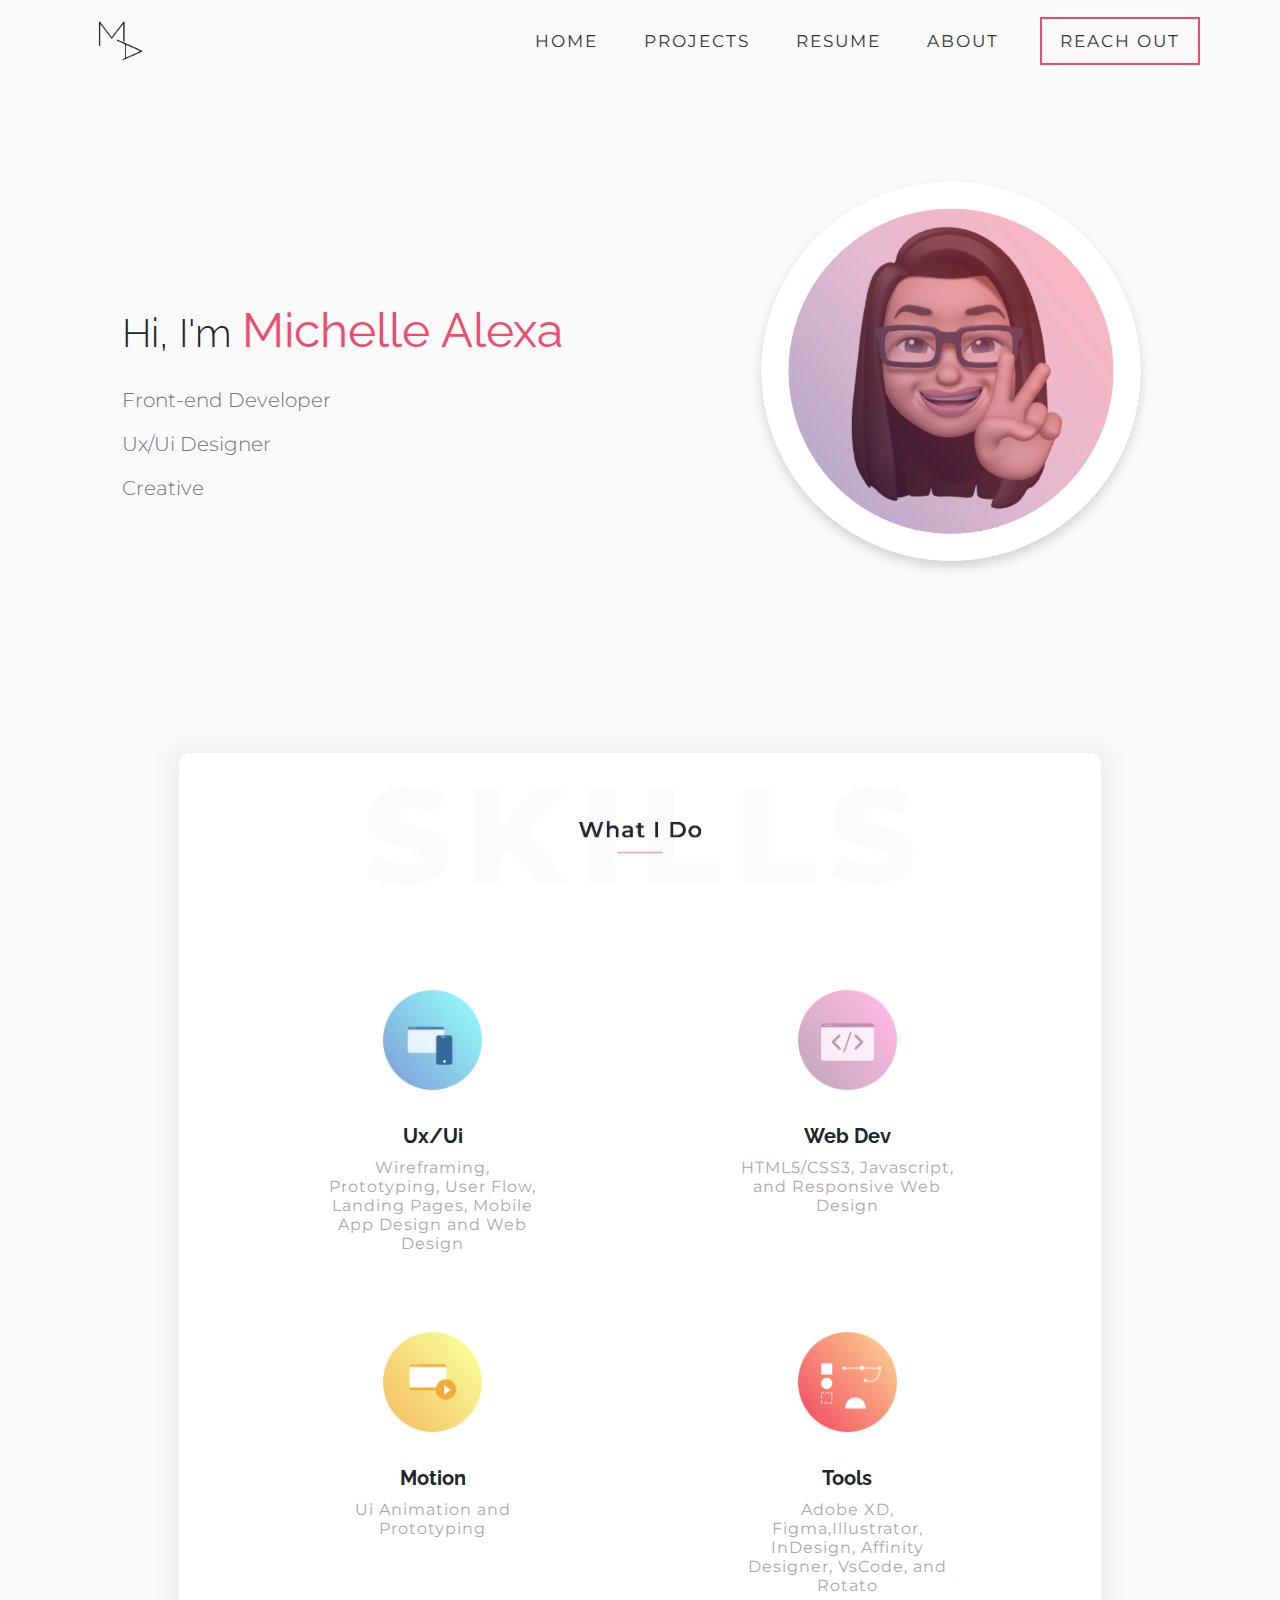
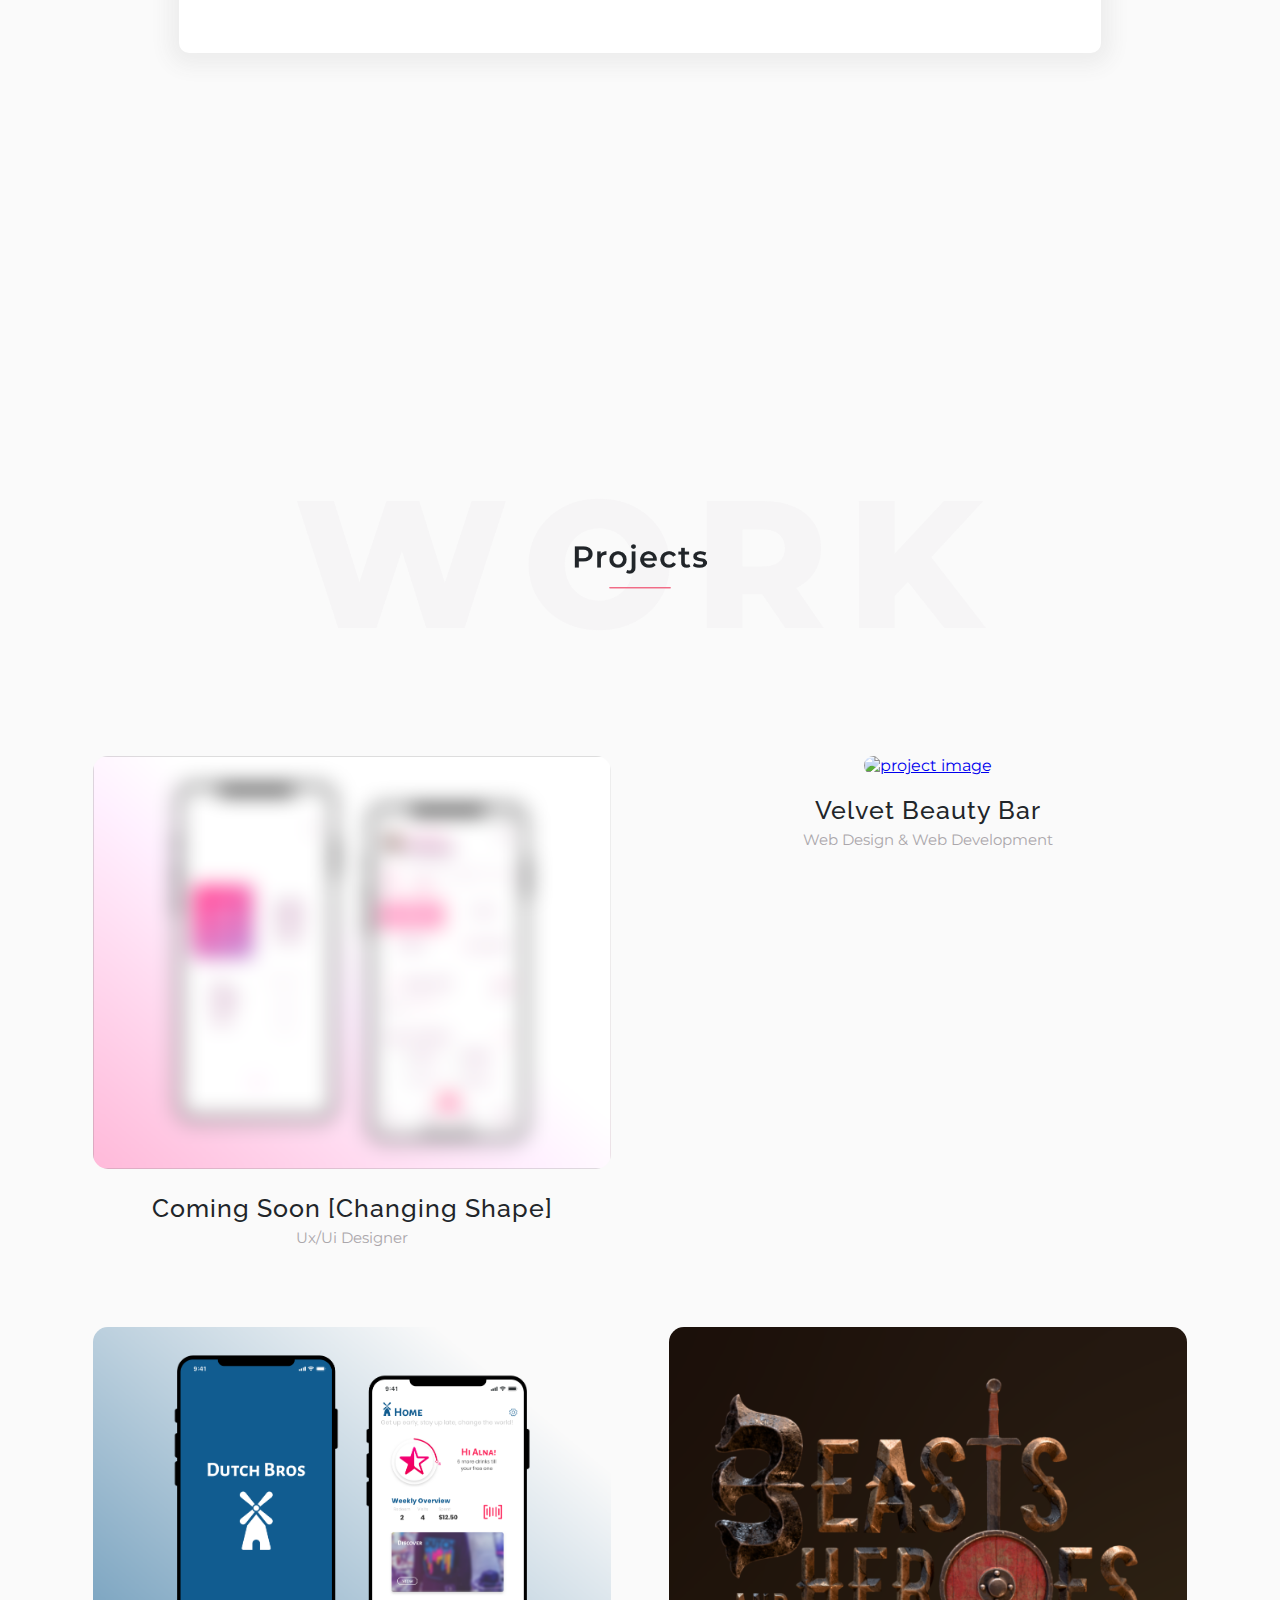
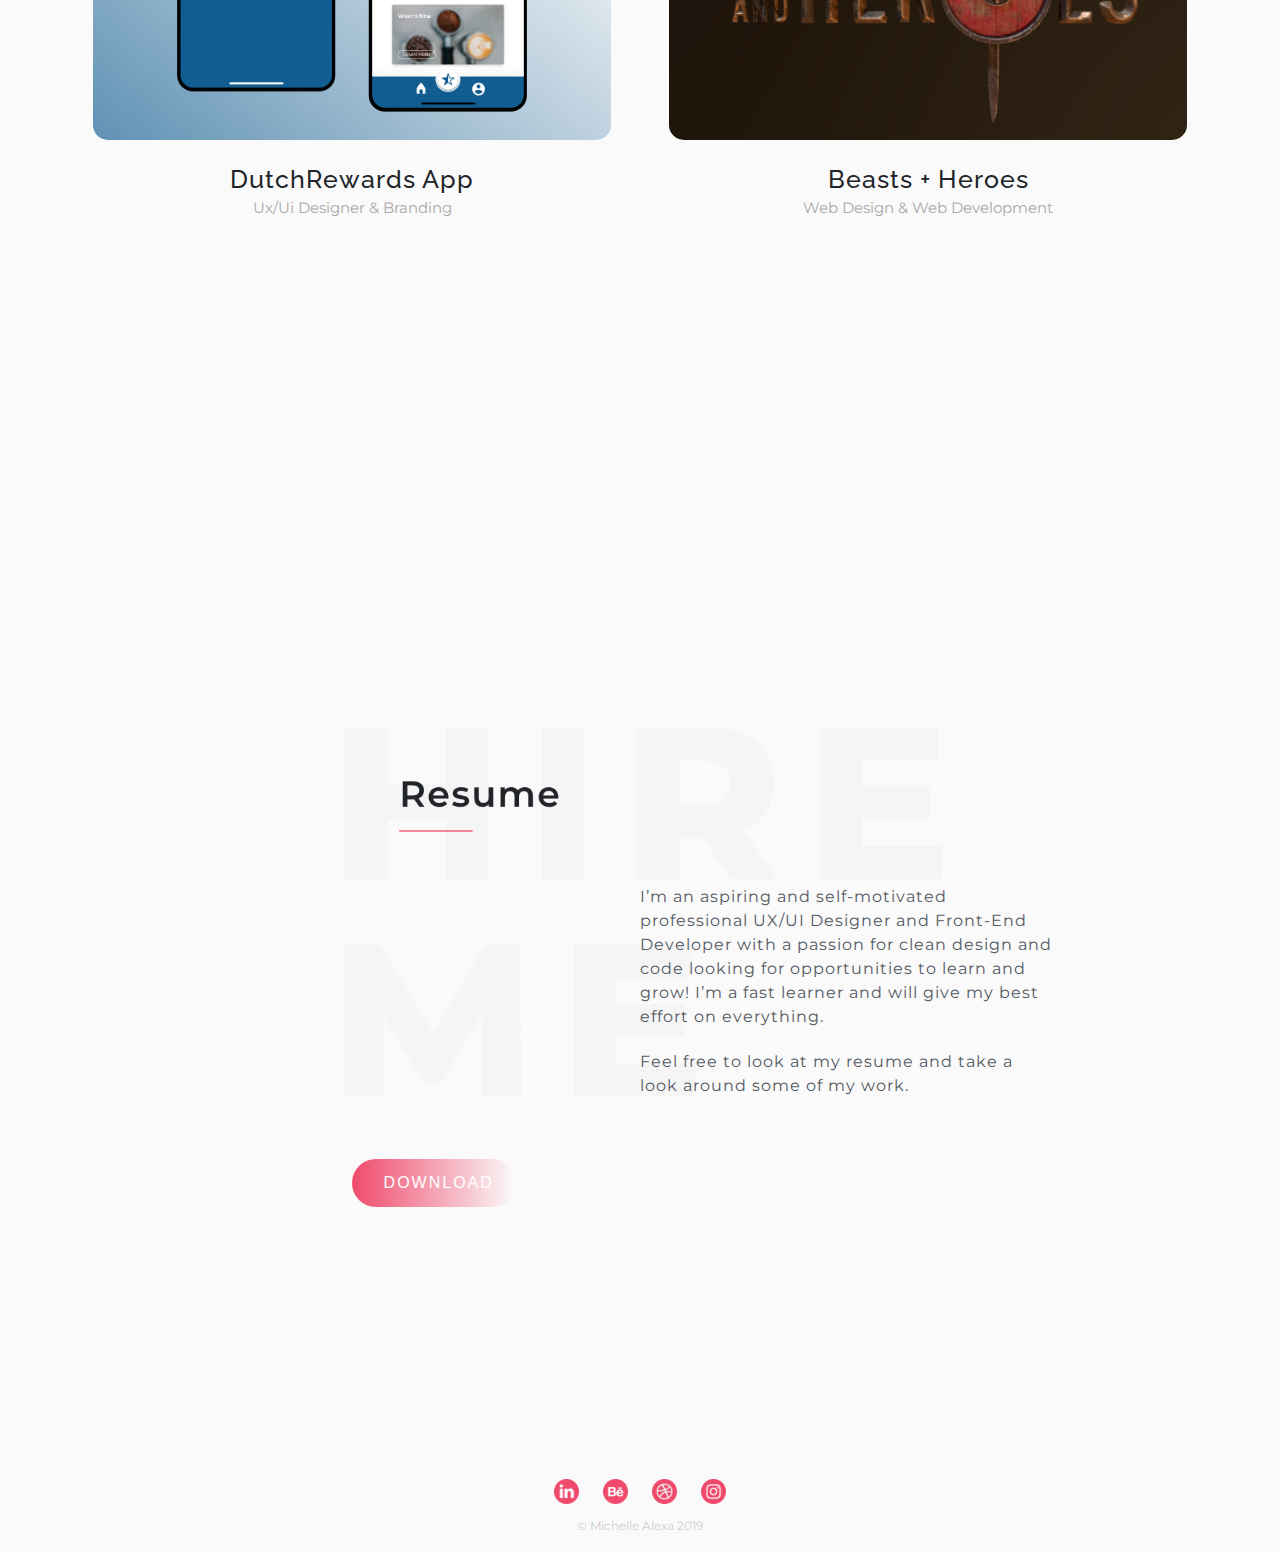
==== commit ef5c4530: "update" ====
--- a/index.html
+++ b/index.html
@@ -131,6 +131,20 @@
          </div>
 
          <div class="gridWork">
+
+            <div class="col grow">
+               <a href="changing_shape.html"><img src="img/changingshape/CS_thumg.png" alt="project image"></a>
+               <div class="overlay">
+                  <div class="overlay-text">
+                     <h2>Coming Soon - Changing Shape</h2>
+                     <h4>Ux/Ui Designer</h4>
+                  </div>
+               </div> <!-- End of Overlay-->
+               <div class="thumbnail">
+                  <h2>Coming Soon [Changing Shape]</h2>
+                  <h4>Ux/Ui Designer</h4>
+               </div> <!-- End of Thumbnail-->
+            </div>
 
             <div class="col grow">
                <a href="velvet_beautybar.html"><img src="img/velvet/display.png" alt="project image"></a>
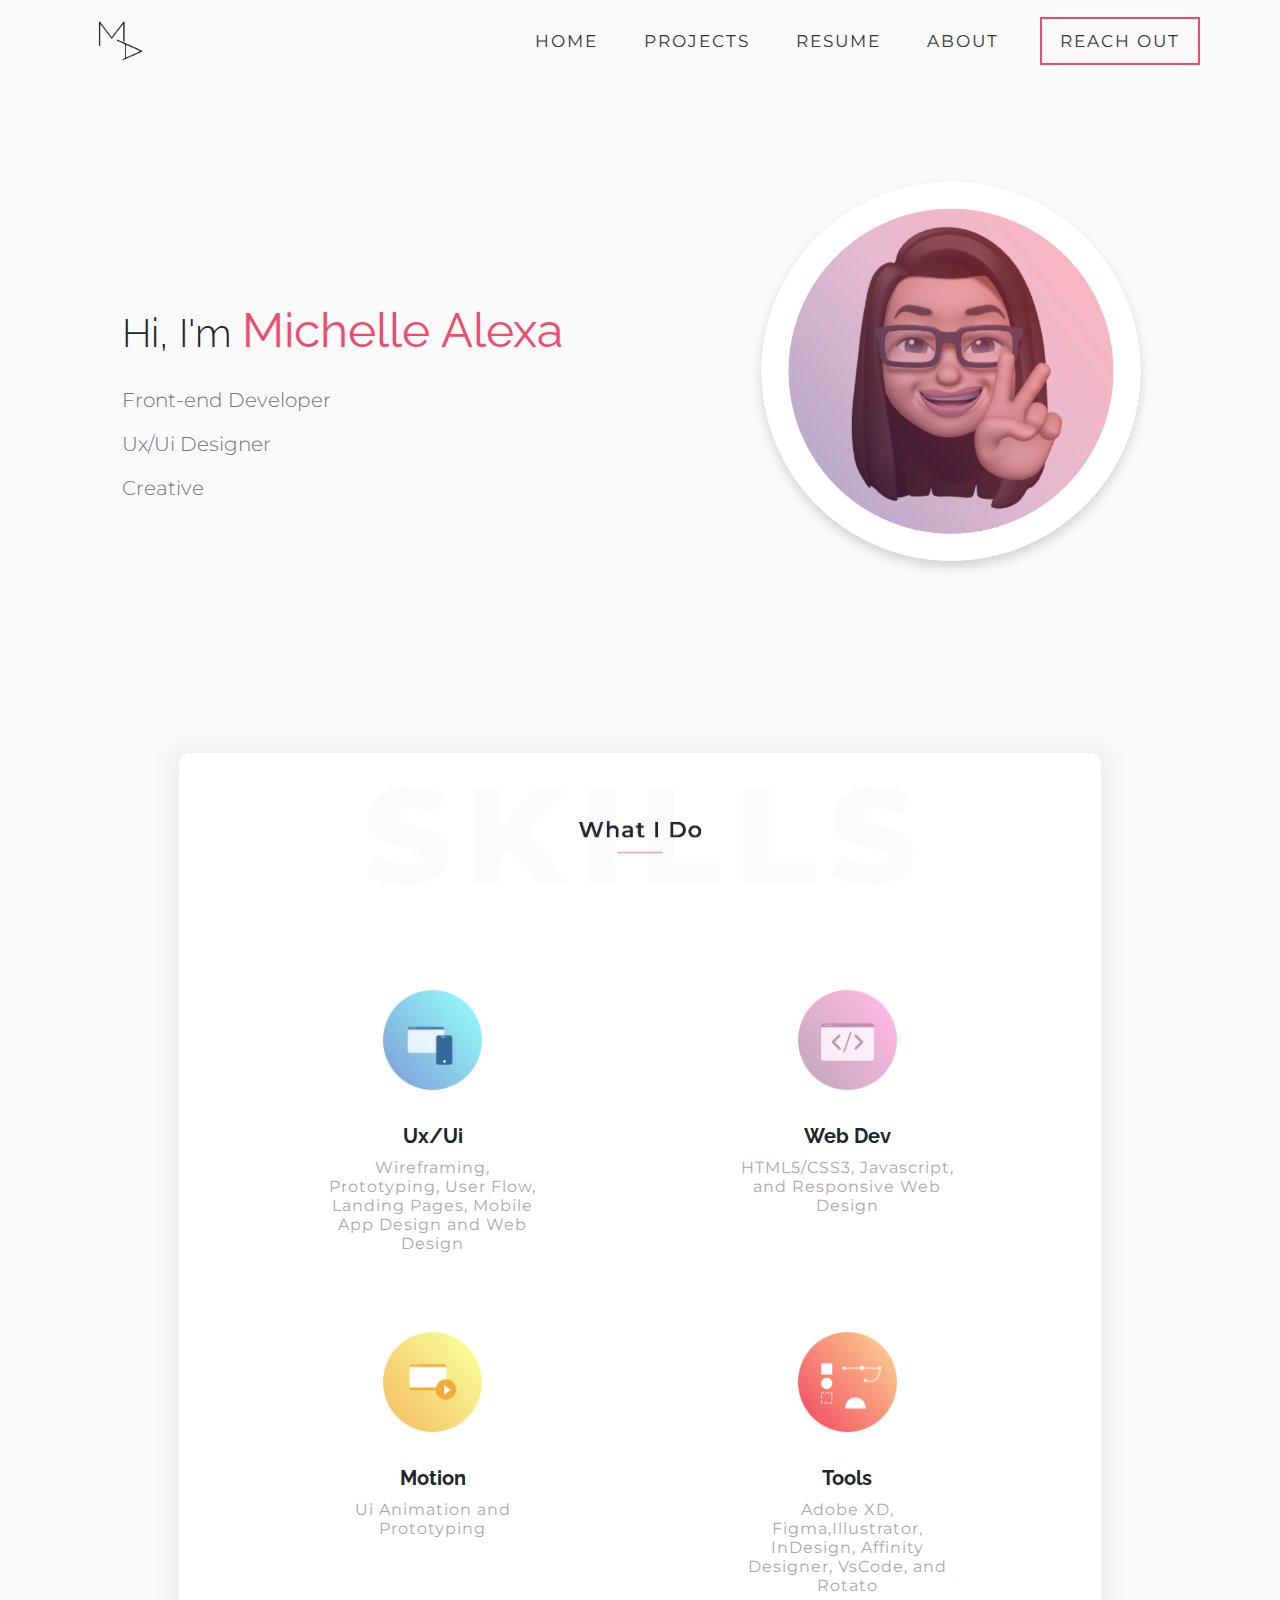
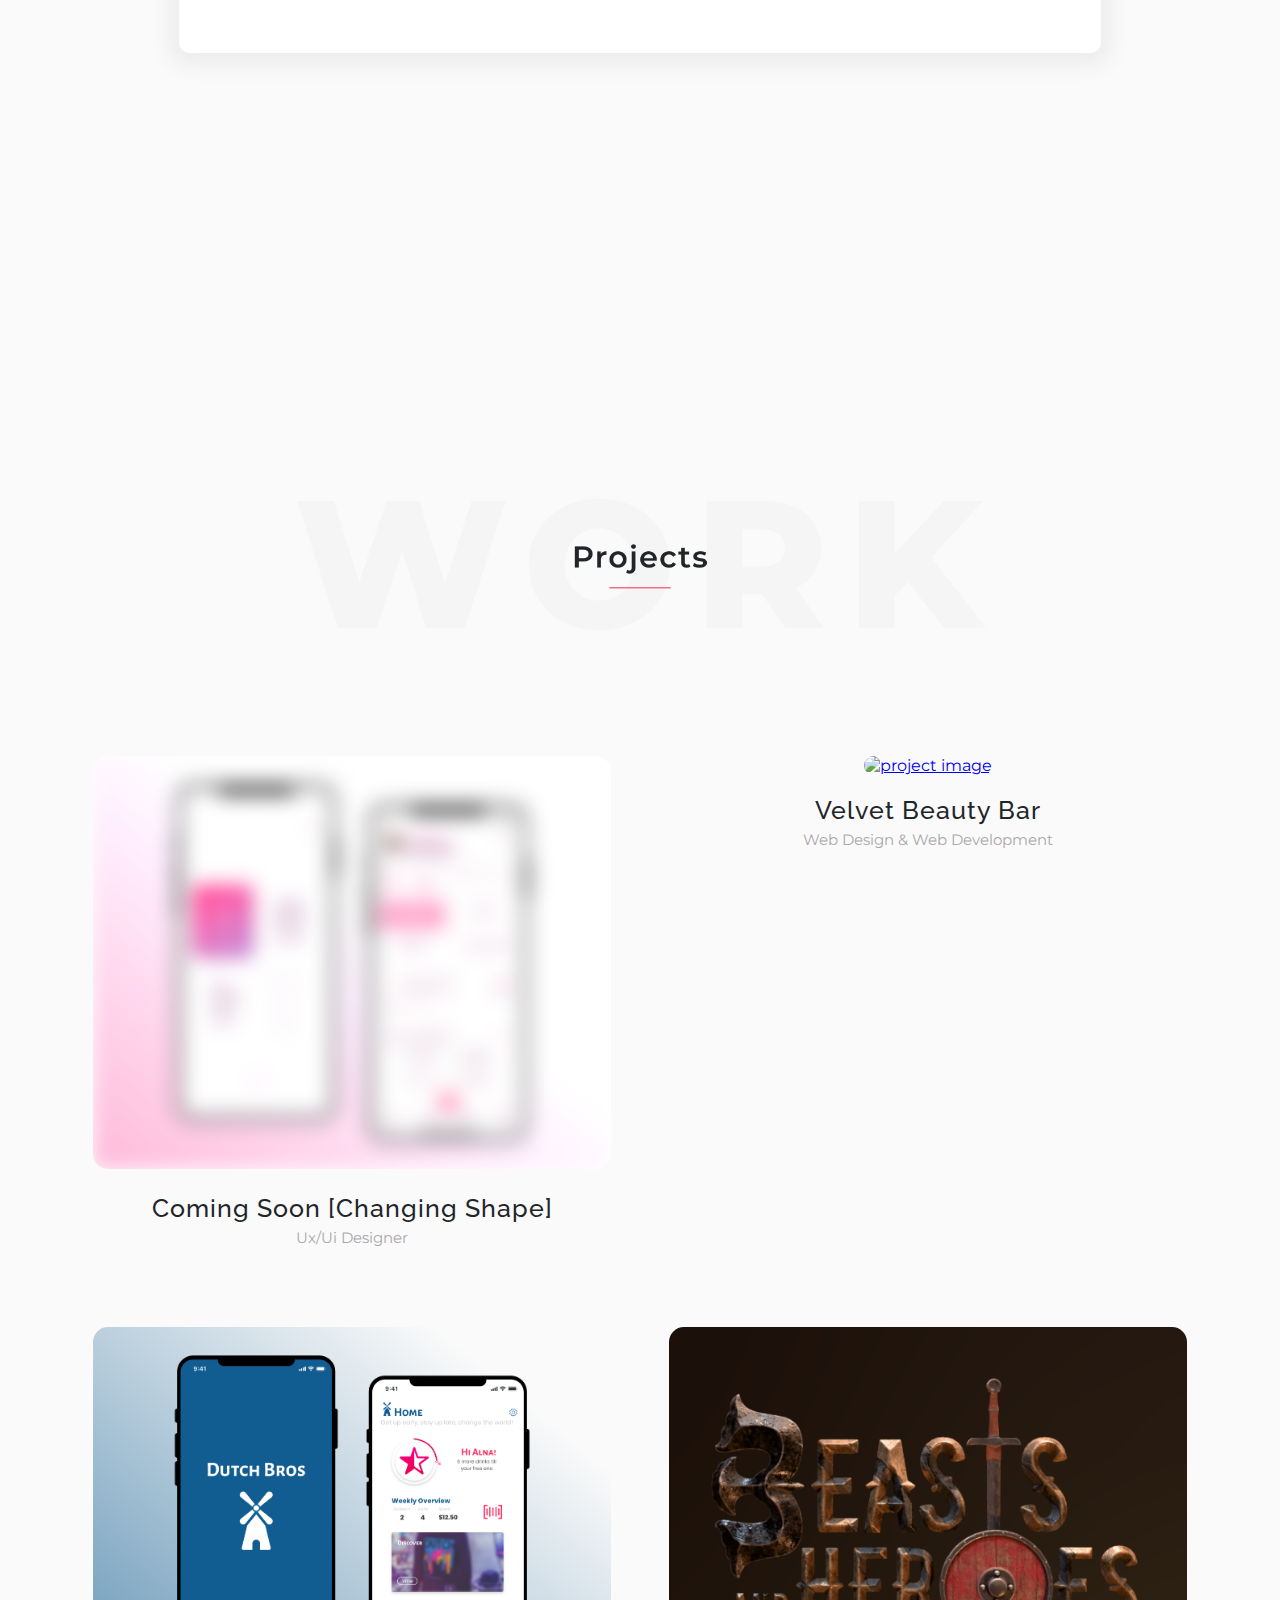
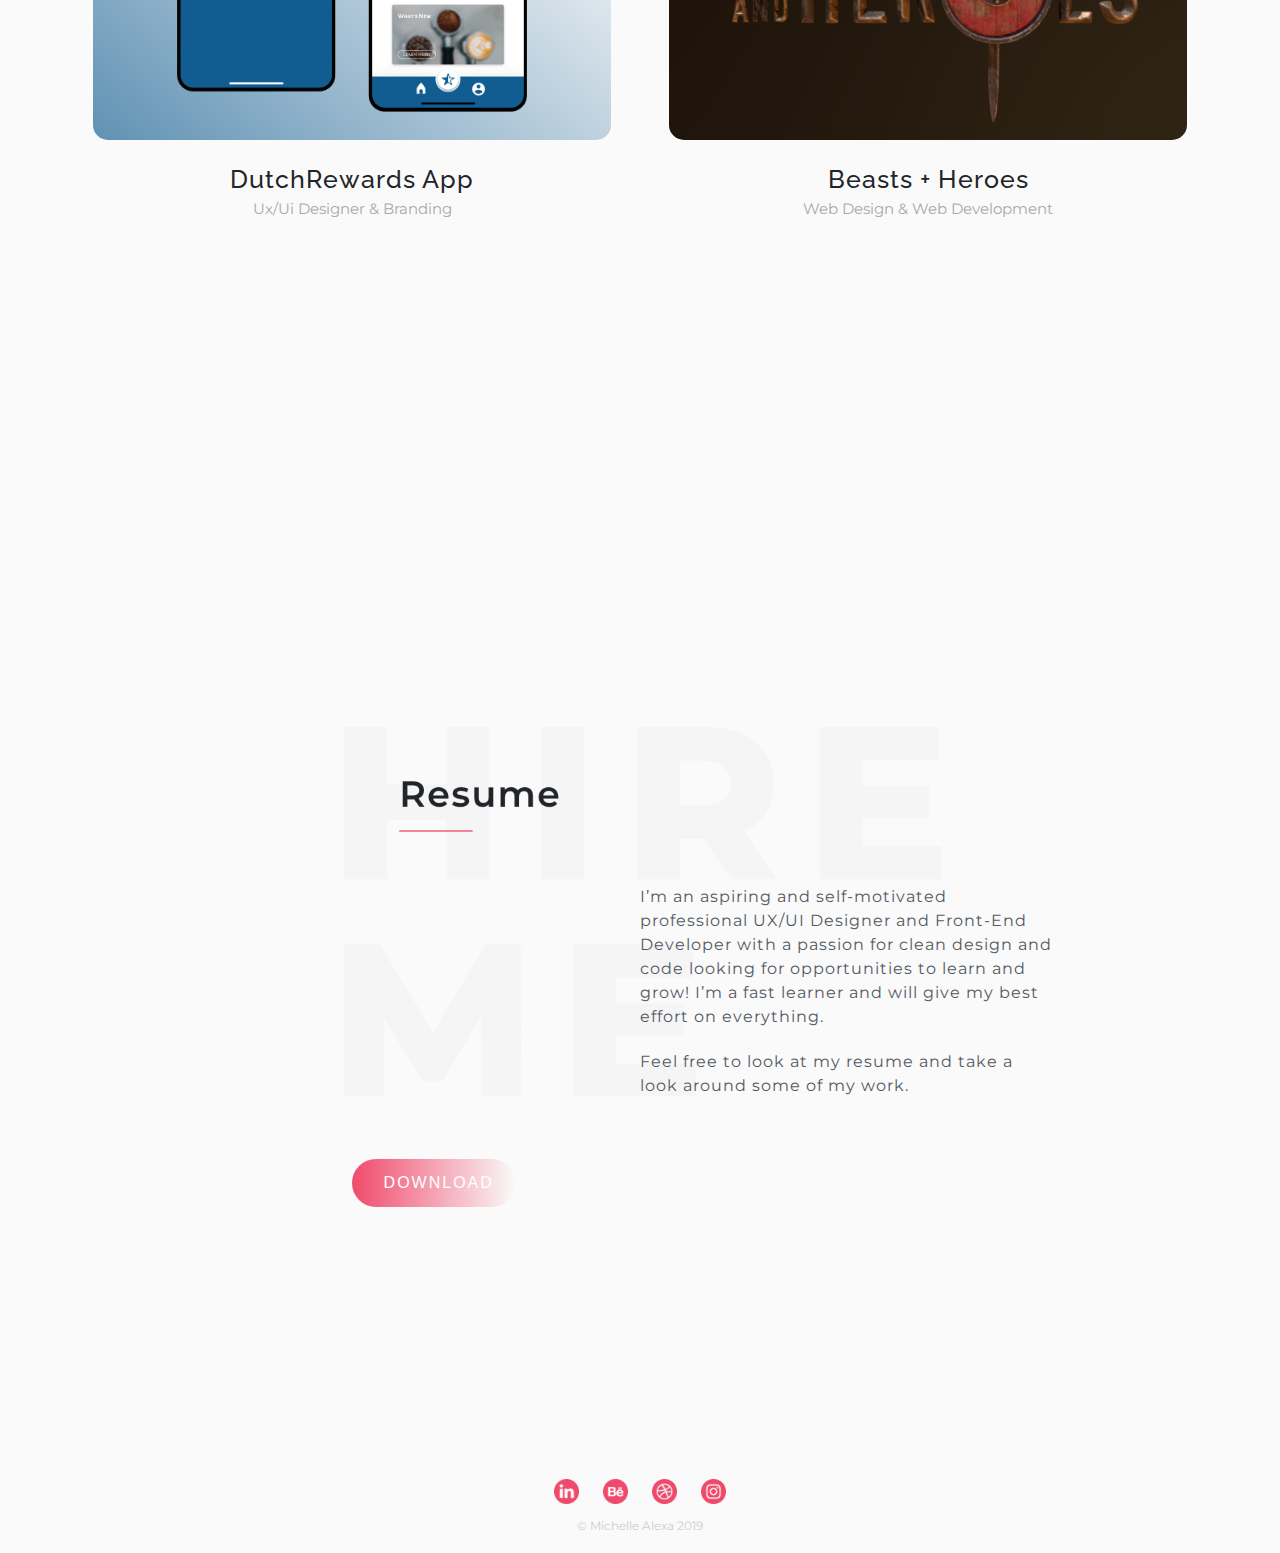
==== commit d934dbdb: "update" ====
--- a/index.html
+++ b/index.html
@@ -133,7 +133,7 @@
          <div class="gridWork">
 
             <div class="col grow">
-               <a href="changing_shape.html"><img src="img/changingshape/CS_thumg.png" alt="project image"></a>
+               <a href="changing_shape.html"><img src="img/changingshape/CS_thumb.png" alt="project image"></a>
                <div class="overlay">
                   <div class="overlay-text">
                      <h2>Coming Soon - Changing Shape</h2>
--- a/css/main.css
+++ b/css/main.css
@@ -664,7 +664,7 @@
 }
 
 .content-resume p {
-   text-align: justify;
+   text-align: left;
    float: right;
    font-size: 18px;
    color: #525962;
--- a/css/mobile.css
+++ b/css/mobile.css
@@ -145,7 +145,7 @@
    .projectInfo {
       margin: 100px auto;
       width: 70%;
-      height: 820px;
+      height: 840px;
    }
 
    .projectLogo {
@@ -232,7 +232,7 @@
    .projectInfo {
       margin: 100px auto;
       width: 80%;
-      height: 910px;
+      height: 960px;
    }
 
    .col h2 {
@@ -290,7 +290,7 @@
    }
 
    .projectInfo {
-      height: 800px;
+      height: 900px;
    }
 
    .content-about {
@@ -335,7 +335,7 @@
    }
 
    .projectInfo {
-      height: 750px;
+      height: 800px;
       width: 90%;
    }
 
@@ -702,7 +702,7 @@
 
    .projectInfo {
       margin-top: 10px;
-      height: 1150px;
+      height: 1250px;
    }
 
    .btn-project,
@@ -771,7 +771,7 @@
    }
 
    .projectInfo {
-      height: 900px;
+      height: 1100px;
    }
 
    .projectInfo p {
